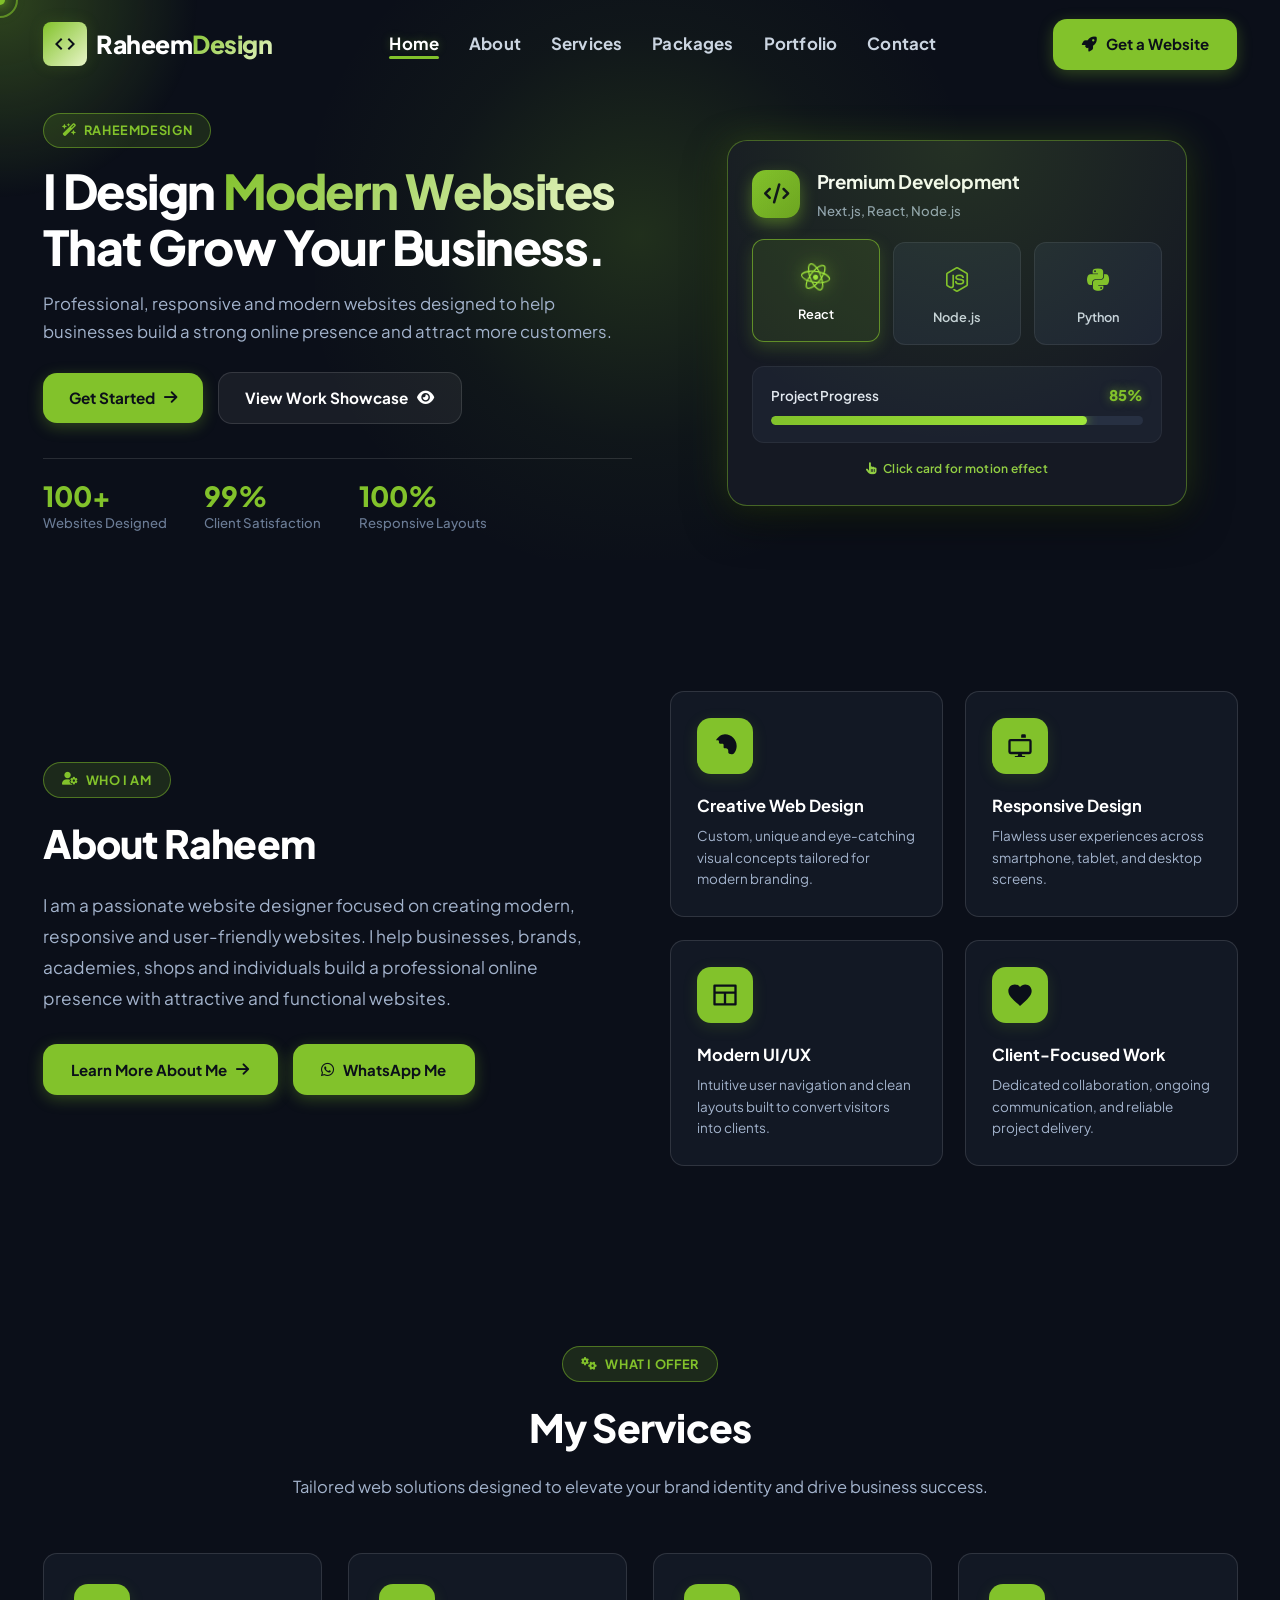
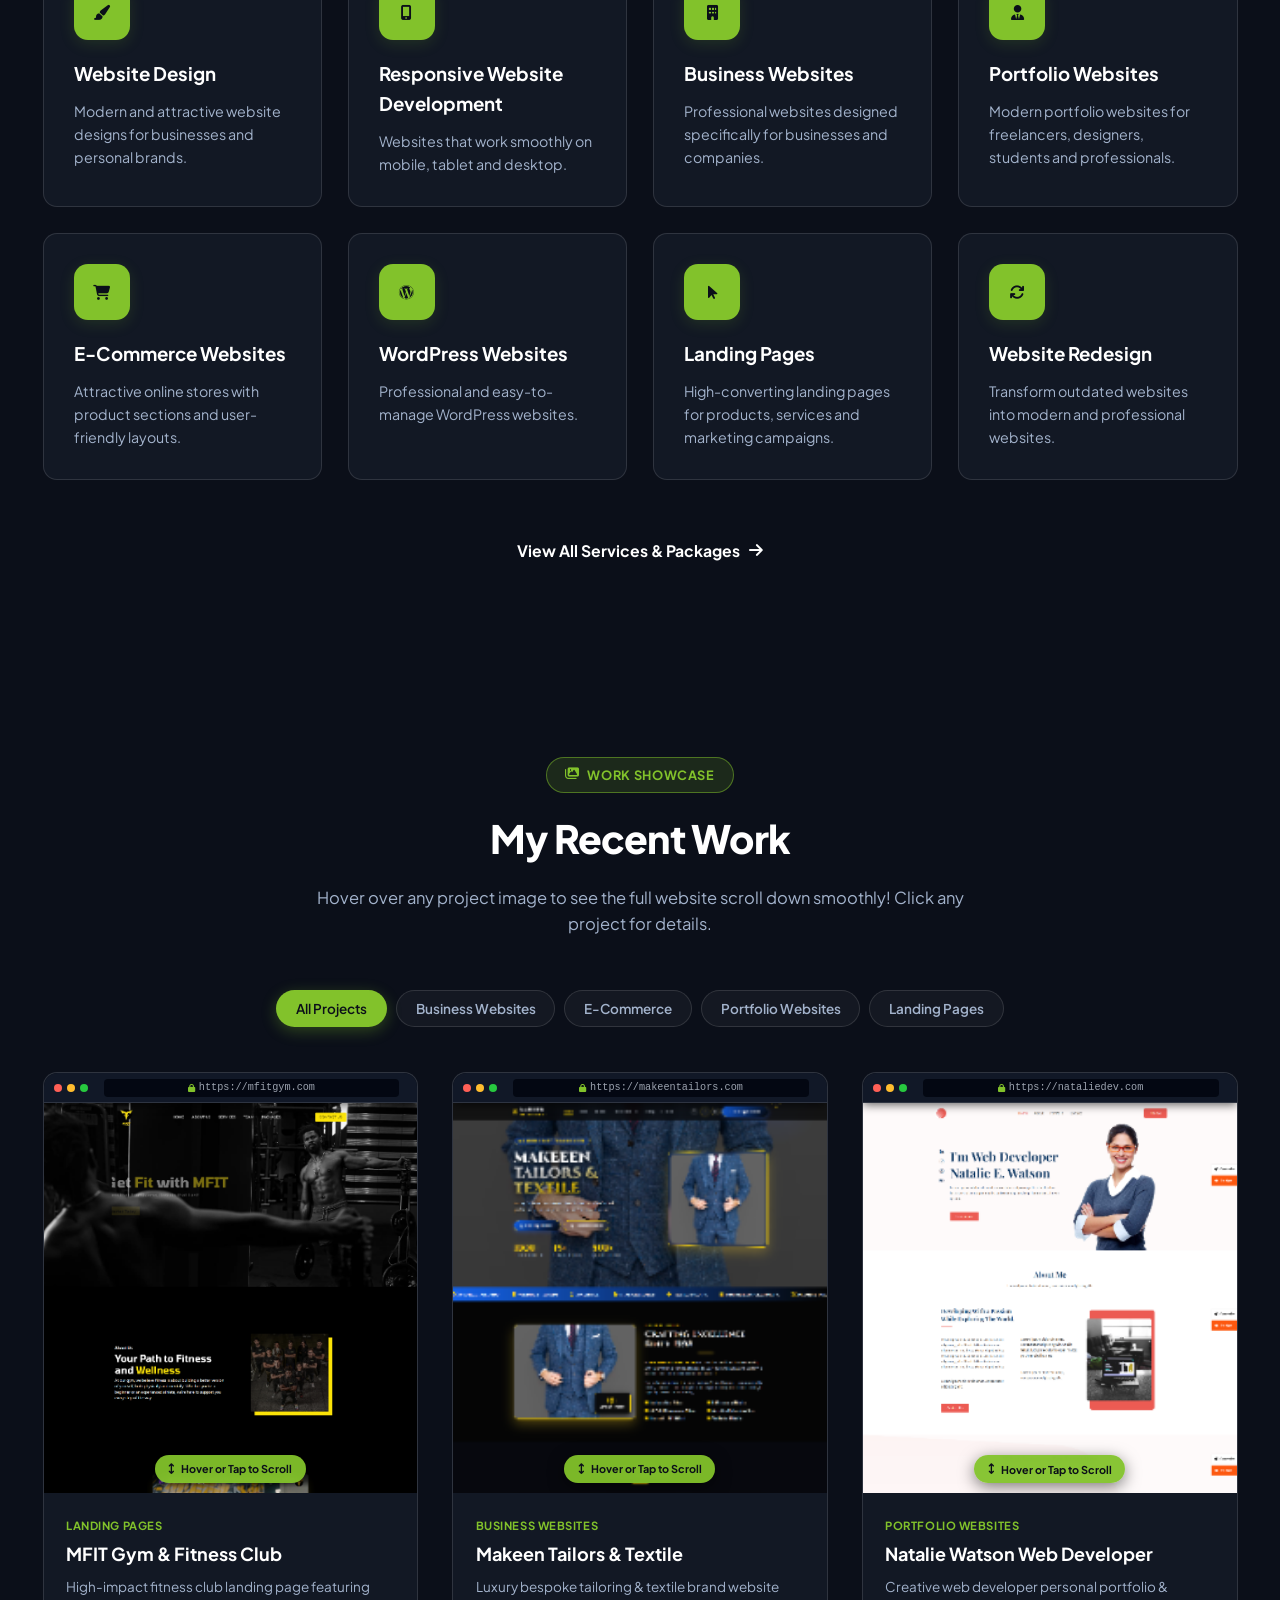
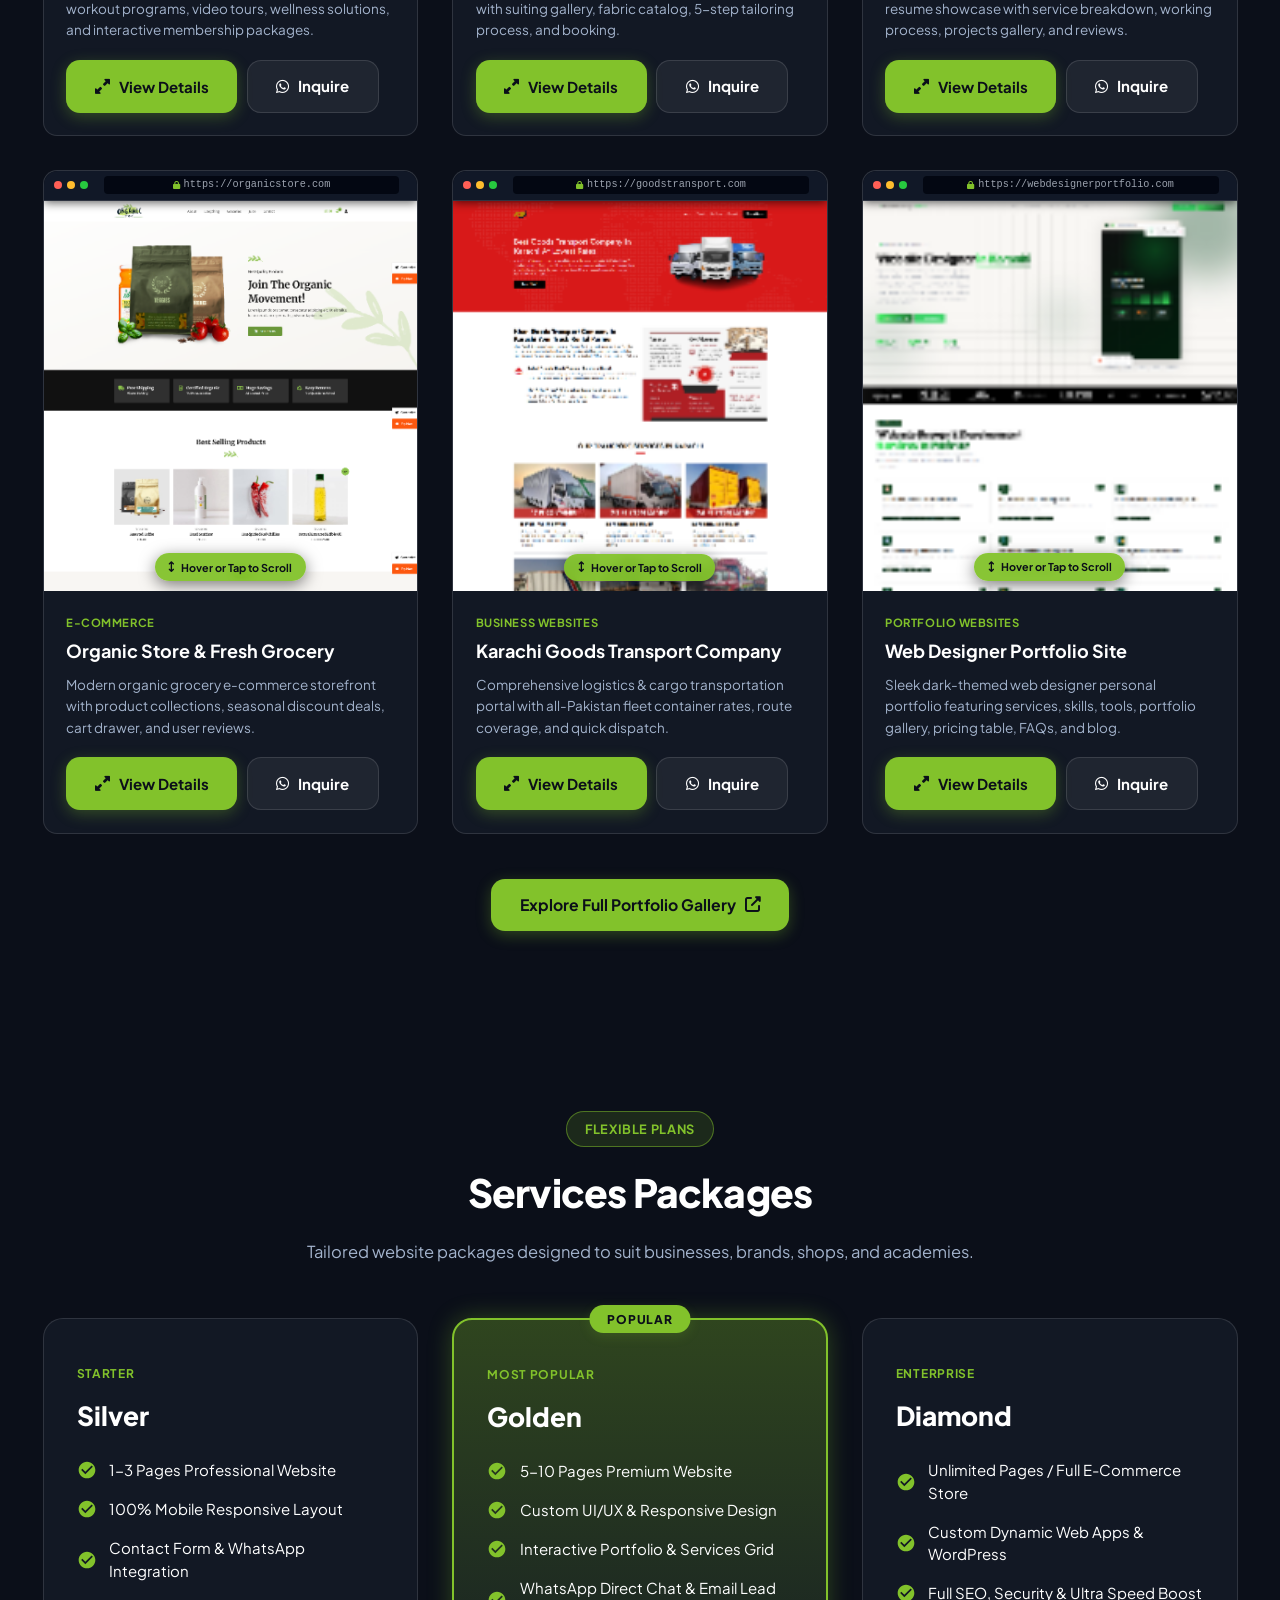
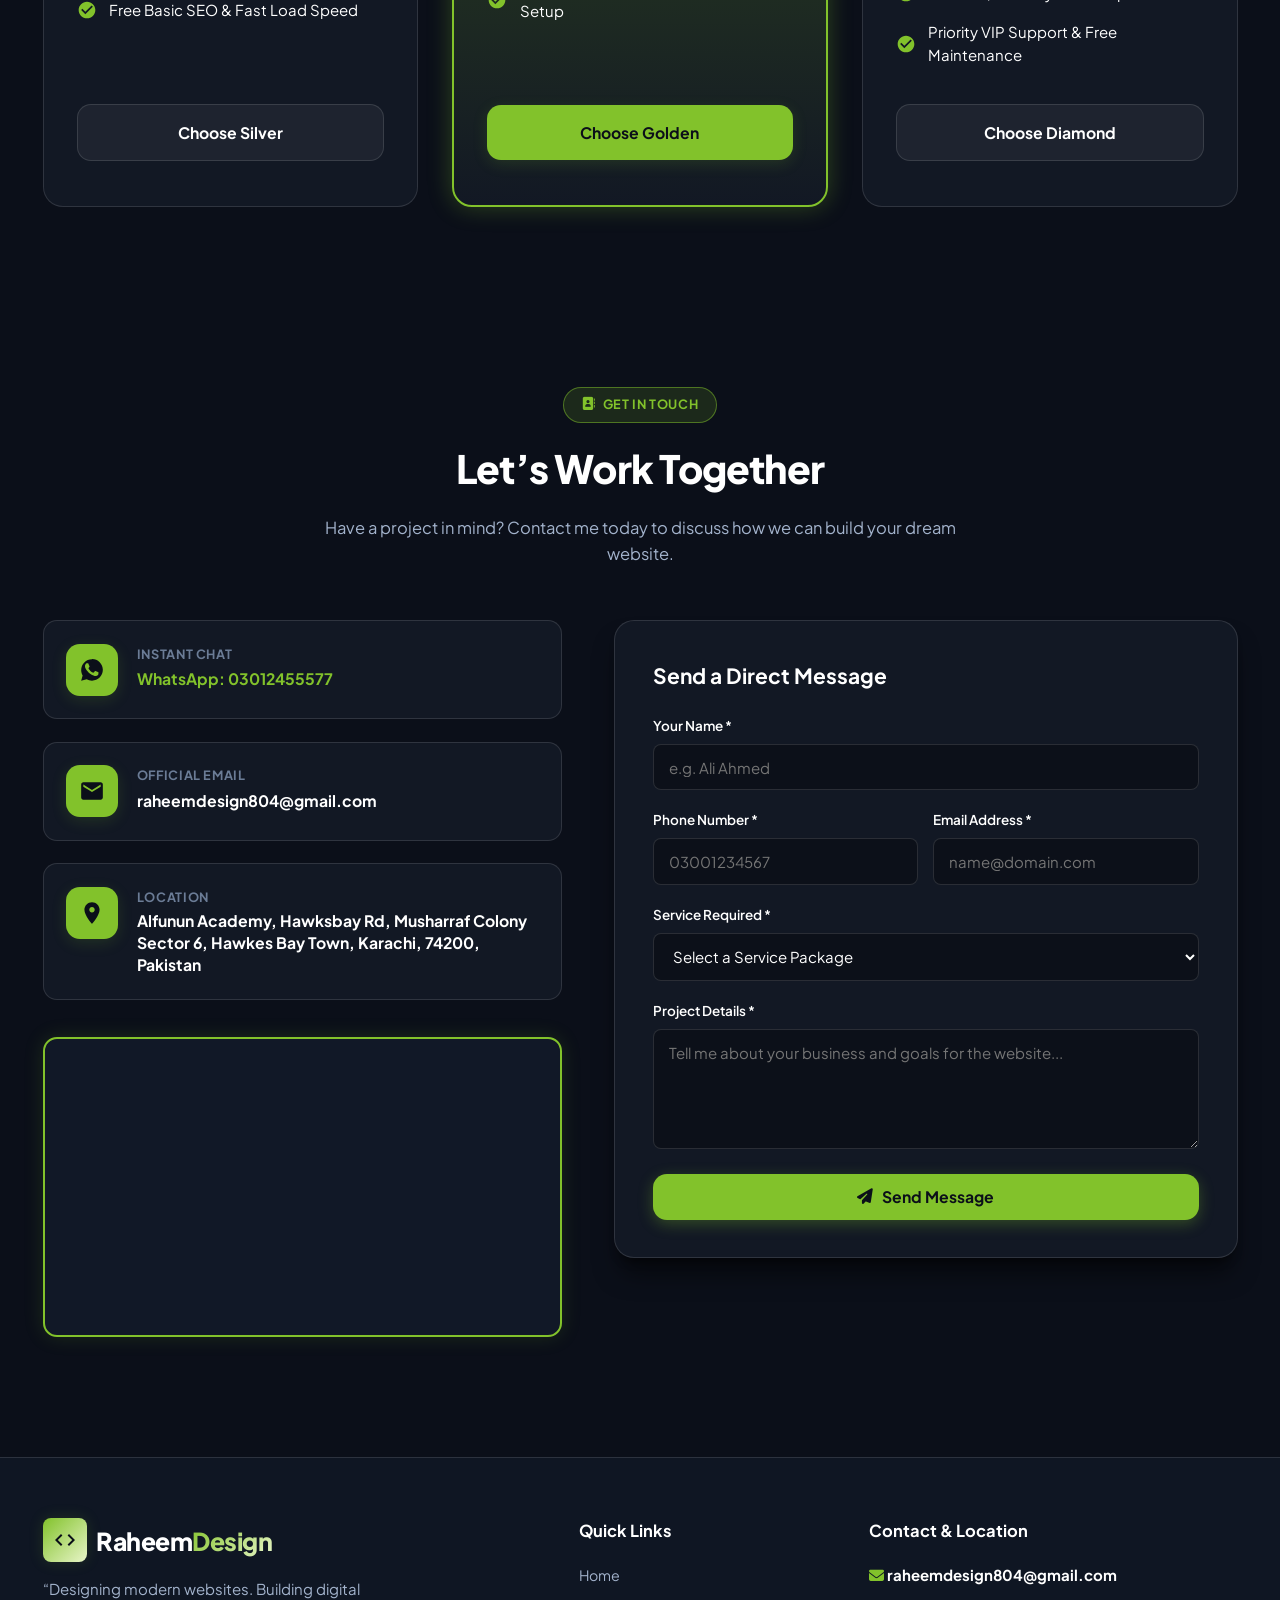
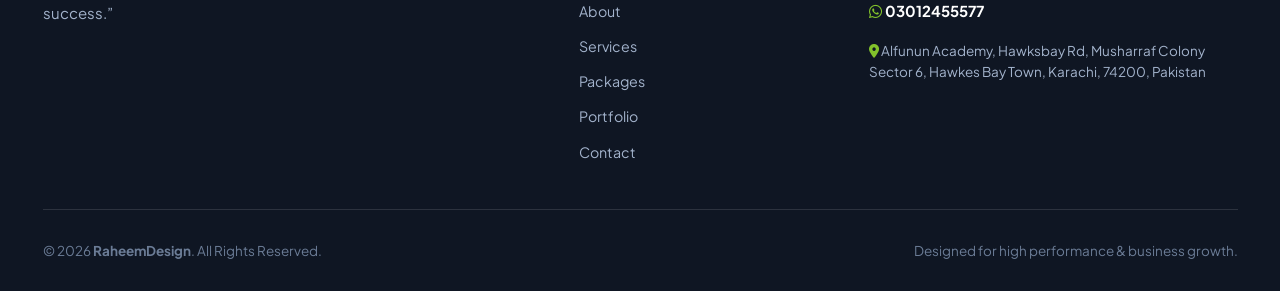
==== index.html @ 45669514 "Upload complete website files including css, js, images, and vercel.json" ====
<!DOCTYPE html>
<html lang="en">
<head>
  <meta charset="UTF-8">
  <meta name="viewport" content="width=device-width, initial-scale=1.0">
  <meta name="description" content="RaheemDesign - Professional, modern, and responsive website design & development services for businesses, brands, academies, shops, and personal portfolios.">
  <meta name="keywords" content="Website Designer, Web Development, RaheemDesign, Responsive Web Design, Karachi Web Designer, E-Commerce Websites, WordPress Designer">
  <title>RaheemDesign | Modern Website Designer Portfolio</title>
  
  <!-- Google Fonts -->
  <link rel="preconnect" href="https://fonts.googleapis.com">
  <link rel="preconnect" href="https://fonts.gstatic.com" crossorigin>
  <link href="https://fonts.googleapis.com/css2?family=Plus+Jakarta+Sans:wght@400;500;600;700;800&display=swap" rel="stylesheet">
  
  <!-- FontAwesome 6 CDN & Remixicon CDN -->
  <link rel="stylesheet" href="https://cdnjs.cloudflare.com/ajax/libs/font-awesome/6.5.1/css/all.min.css">
  <link href="https://cdn.jsdelivr.net/npm/remixicon@3.5.0/fonts/remixicon.css" rel="stylesheet">
  
  <!-- Custom CSS -->
  <link rel="stylesheet" href="css/style.css">
</head>
<body>

  <!-- Navigation Bar -->
  <nav class="navbar">
    <div class="container nav-container">
      <a href="index.html" class="logo">
        <div class="logo-icon">
          <svg viewBox="0 0 24 24" width="22" height="22"><path fill="#0b0f19" d="M9.4 16.6L4.8 12l4.6-4.6L8 6l-6 6 6 6 1.4-1.4zm5.2 0l4.6-4.6-4.6-4.6L16 6l6 6-6 6-1.4-1.4z"/></svg>
        </div>
        <span>Raheem<span class="text-gradient">Design</span></span>
      </a>

      <ul class="nav-menu">
        <li><a href="index.html" class="nav-link active">Home</a></li>
        <li><a href="about.html" class="nav-link">About</a></li>
        <li><a href="services.html" class="nav-link">Services</a></li>
        <li><a href="services.html#pricing" class="nav-link">Packages</a></li>
        <li><a href="gallery.html" class="nav-link">Portfolio</a></li>
        <li><a href="contact.html" class="nav-link">Contact</a></li>
      </ul>

      <div class="nav-actions">
        <a href="contact.html" class="btn btn-primary" style="white-space: nowrap;">
          <i class="fa-solid fa-rocket"></i> Get a Website
        </a>
      </div>

      <button class="hamburger" aria-label="Toggle Navigation">
        <span></span>
        <span></span>
        <span></span>
      </button>
    </div>
  </nav>

  <!-- Mobile Drawer Menu -->
  <div class="mobile-nav">
    <a href="index.html" class="logo" style="margin-bottom: 1.5rem;">
      <div class="logo-icon">
        <svg viewBox="0 0 24 24" width="22" height="22"><path fill="#0b0f19" d="M9.4 16.6L4.8 12l4.6-4.6L8 6l-6 6 6 6 1.4-1.4zm5.2 0l4.6-4.6-4.6-4.6L16 6l6 6-6 6-1.4-1.4z"/></svg>
      </div>
      <span>Raheem<span class="text-gradient">Design</span></span>
    </a>
    <ul class="mobile-menu">
      <li><a href="index.html" class="nav-link active">Home</a></li>
      <li><a href="about.html" class="nav-link">About</a></li>
      <li><a href="services.html" class="nav-link">Services</a></li>
      <li><a href="services.html#pricing" class="nav-link">Packages</a></li>
      <li><a href="gallery.html" class="nav-link">Portfolio</a></li>
      <li><a href="contact.html" class="nav-link">Contact</a></li>
    </ul>
    <a href="contact.html" class="btn btn-primary" style="margin-top: 1rem; width: 100%;">
      <i class="fa-brands fa-whatsapp"></i> Get a Website
    </a>
  </div>
  <div class="overlay"></div>

  <!-- Hero Section -->
  <section id="home" class="hero">
    <div class="hero-glow"></div>
    <div class="container hero-grid">
      <div class="hero-content reveal">
        <div class="section-tag" id="cmsHeroTag">
          <i class="fa-solid fa-wand-magic-sparkles"></i> RaheemDesign
        </div>
        <h1 class="hero-headline" id="cmsHeroHeadline">
          I Design <span class="text-gradient">Modern Websites</span> That Grow Your Business.
        </h1>
        <p class="hero-subtext" id="cmsHeroSubtext">
          Professional, responsive and modern websites designed to help businesses build a strong online presence and attract more customers.
        </p>
        <div class="hero-cta">
          <a href="contact.html" class="btn btn-primary" id="cmsHeroBtn">
            Get Started <i class="fa-solid fa-arrow-right"></i>
          </a>
          <a href="gallery.html" class="btn btn-secondary">
            View Work Showcase <i class="fa-solid fa-eye"></i>
          </a>
        </div>
        <div class="hero-stats" id="cmsHeroStats">
          <div class="hero-stat-item">
            <span class="hero-stat-number">100+</span>
            <span class="hero-stat-label">Websites Designed</span>
          </div>
          <div class="hero-stat-item">
            <span class="hero-stat-number">99%</span>
            <span class="hero-stat-label">Client Satisfaction</span>
          </div>
          <div class="hero-stat-item">
            <span class="hero-stat-number">100%</span>
            <span class="hero-stat-label">Responsive Layouts</span>
          </div>
        </div>
      </div>

      <!-- Premium Development Interactive Card Visual (Image 2) -->
      <div class="hero-visual reveal">
        <div class="dev-card-interactive" id="heroInteractiveDevCard">
          <div class="dev-card-header">
            <div class="dev-card-icon-box">
              <i class="fa-solid fa-code"></i>
            </div>
            <div class="dev-card-title-group">
              <h3 class="dev-card-title">Premium Development</h3>
              <p class="dev-card-subtitle">Next.js, React, Node.js</p>
            </div>
          </div>

          <div class="dev-card-tech-grid">
            <div class="tech-item-box active" data-progress="95" data-tech="React">
              <div class="tech-icon"><i class="fa-brands fa-react"></i></div>
              <span class="tech-name">React</span>
            </div>
            <div class="tech-item-box" data-progress="90" data-tech="Node.js">
              <div class="tech-icon"><i class="fa-brands fa-node-js"></i></div>
              <span class="tech-name">Node.js</span>
            </div>
            <div class="tech-item-box" data-progress="85" data-tech="Python">
              <div class="tech-icon"><i class="fa-brands fa-python"></i></div>
              <span class="tech-name">Python</span>
            </div>
          </div>

          <div class="dev-card-progress-section">
            <div class="progress-info">
              <span class="progress-label">Project Progress</span>
              <span class="progress-percentage" id="devProgressPercent">85%</span>
            </div>
            <div class="progress-track">
              <div class="progress-fill" id="devProgressFill" style="width: 85%;"></div>
            </div>
          </div>

          <div class="click-hint-badge">
            <i class="fa-solid fa-hand-pointer"></i> Click card for motion effect
          </div>
        </div>
      </div>
    </div>
  </section>

  <!-- About Overview Section -->
  <section id="about" class="about">
    <div class="container">
      <div class="about-grid">
        <div class="reveal">
          <div class="section-tag" id="cmsAboutTag">
            <i class="fa-solid fa-user-gear"></i> Who I Am
          </div>
          <h2 class="section-title" id="cmsAboutTitle">About Raheem</h2>
          <p class="about-text" id="cmsAboutText">
            I am a passionate website designer focused on creating modern, responsive and user-friendly websites. I help businesses, brands, academies, shops and individuals build a professional online presence with attractive and functional websites.
          </p>
          <div style="display: flex; gap: 1rem; flex-wrap: wrap;">
            <a href="about.html" class="btn btn-primary">
              Learn More About Me <i class="fa-solid fa-arrow-right"></i>
            </a>
            <a href="https://wa.me/923012455577" id="cmsAboutWhatsAppBtn" target="_blank" class="btn btn-whatsapp">
              <i class="fa-brands fa-whatsapp"></i> WhatsApp Me
            </a>
          </div>
        </div>

        <div class="about-features reveal">
          <div class="about-card">
            <div class="about-icon">
              <svg viewBox="0 0 24 24"><path fill="#0b0f19" d="M12 2c5.523 0 10 4.477 10 10 0 2.37-.82 4.54-2.19 6.26-.54.67-1.39.99-2.24.78l-1.89-.47c-.52-.13-.88-.6-.88-1.13v-1.44c0-1.1-.9-2-2-2h-1c-.55 0-1-.45-1-1v-2c0-.55-.45-1-1-1h-2c-.55 0-1-.45-1-1v-1c0-.55-.45-1-1-1H4.29C5.9 4.38 8.73 2 12 2z"/></svg>
            </div>
            <h4>Creative Web Design</h4>
            <p>Custom, unique and eye-catching visual concepts tailored for modern branding.</p>
          </div>

          <div class="about-card">
            <div class="about-icon">
              <svg viewBox="0 0 24 24"><path fill="#0b0f19" d="M4 6h16a2 2 0 0 1 2 2v9a2 2 0 0 1-2 2h-6.5l.5 1.5h2a.5.5 0 0 1 0 1h-8a.5.5 0 0 1 0-1h2l.5-1.5H4a2 2 0 0 1-2-2V8a2 2 0 0 1 2-2zm0 2v9h16V8H4zM16 2a1 1 0 0 1 1 1v2h-4V3a1 1 0 0 1 1-1h2z"/></svg>
            </div>
            <h4>Responsive Design</h4>
            <p>Flawless user experiences across smartphone, tablet, and desktop screens.</p>
          </div>

          <div class="about-card">
            <div class="about-icon">
              <svg viewBox="0 0 24 24"><path fill="#0b0f19" d="M3 3h18a1 1 0 0 1 1 1v16a1 1 0 0 1-1 1H3a1 1 0 0 1-1-1V4a1 1 0 0 1 1-1zm1 2v4h16V5H4zm0 6v8h7v-8H4zm9 0v8h7v-8h-7z"/></svg>
            </div>
            <h4>Modern UI/UX</h4>
            <p>Intuitive user navigation and clean layouts built to convert visitors into clients.</p>
          </div>

          <div class="about-card">
            <div class="about-icon">
              <svg viewBox="0 0 24 24"><path fill="#0b0f19" d="M12 21.35l-1.45-1.32C5.4 15.36 2 12.28 2 8.5 2 5.42 4.42 3 7.5 3c1.74 0 3.41.81 4.5 2.09C13.09 3.81 14.76 3 16.5 3 19.58 3 22 5.42 22 8.5c0 3.78-3.4 6.86-8.55 11.54L12 21.35z"/></svg>
            </div>
            <h4>Client-Focused Work</h4>
            <p>Dedicated collaboration, ongoing communication, and reliable project delivery.</p>
          </div>
        </div>
      </div>
    </div>
  </section>

  <!-- Services Overview Section -->
  <section id="services" class="services">
    <div class="container">
      <div class="section-header reveal">
        <div class="section-tag">
          <i class="fa-solid fa-gears"></i> What I Offer
        </div>
        <h2 class="section-title">My Services</h2>
        <p class="section-subtitle">
          Tailored web solutions designed to elevate your brand identity and drive business success.
        </p>
      </div>

      <div class="services-grid" id="cmsServicesGrid">
        <!-- Dynamic Services Cards Rendered by CMS -->
      </div>

      <div style="text-align: center; margin-top: 3rem;">
        <a href="services.html" class="btn btn-outline" style="font-size: 1.05rem;">
          View All Services & Packages <i class="fa-solid fa-arrow-right"></i>
        </a>
      </div>
    </div>
  </section>

  <!-- Portfolio Section -->
  <section id="portfolio" class="portfolio">
    <div class="container">
      <div class="section-header reveal">
        <div class="section-tag">
          <i class="fa-solid fa-images"></i> Work Showcase
        </div>
        <h2 class="section-title">My Recent Work</h2>
        <p class="section-subtitle">
          Hover over any project image to see the full website scroll down smoothly! Click any project for details.
        </p>
      </div>

      <!-- Portfolio Category Filters -->
      <div class="portfolio-filters reveal" id="portfolioFilterBtns">
        <button class="filter-btn active" data-filter="all">All Projects</button>
        <button class="filter-btn" data-filter="Business Websites">Business Websites</button>
        <button class="filter-btn" data-filter="E-Commerce">E-Commerce</button>
        <button class="filter-btn" data-filter="Portfolio Websites">Portfolio Websites</button>
        <button class="filter-btn" data-filter="Landing Pages">Landing Pages</button>
      </div>

      <!-- Portfolio Grid -->
      <div class="portfolio-grid" id="cmsProjectsGrid">
        <!-- Dynamic Portfolio Projects Rendered by CMS -->
      </div>

      <div style="text-align: center; margin-top: 3rem;">
        <a href="gallery.html" class="btn btn-primary" style="font-size: 1.05rem;">
          Explore Full Portfolio Gallery <i class="fa-solid fa-up-right-from-square"></i>
        </a>
      </div>
    </div>
  </section>

  <!-- Services Packages Section -->
  <section id="pricing" class="pricing">
    <div class="container">
      <div class="section-header reveal">
        <div class="section-tag">
          FLEXIBLE PLANS
        </div>
        <h2 class="section-title">Services Packages</h2>
        <p class="section-subtitle">
          Tailored website packages designed to suit businesses, brands, shops, and academies.
        </p>
      </div>

      <div class="pricing-grid" id="cmsPackagesGrid">
        <!-- Dynamic Packages Rendered by CMS -->
      </div>
    </div>
  </section>

  <!-- Contact Section -->
  <section id="contact" class="contact">
    <div class="container">
      <div class="section-header reveal">
        <div class="section-tag">
          <i class="fa-solid fa-address-book"></i> Get In Touch
        </div>
        <h2 class="section-title">Let’s Work Together</h2>
        <p class="section-subtitle">
          Have a project in mind? Contact me today to discuss how we can build your dream website.
        </p>
      </div>

      <div class="contact-grid">
        <!-- Contact Information Cards & Map -->
        <div class="reveal">
          <div class="contact-info-list">
            <!-- WhatsApp Action Card -->
            <div class="contact-item">
              <div class="contact-item-icon">
                <svg viewBox="0 0 24 24"><path fill="#0b0f19" d="M12.012 2c-5.506 0-9.989 4.478-9.99 9.984 0 1.763.459 3.483 1.332 5.001l-1.354 4.947 5.068-1.328c1.464.799 3.116 1.22 4.944 1.22h.004c5.505 0 9.988-4.478 9.989-9.984 0-2.668-1.037-5.176-2.923-7.063-1.886-1.887-4.393-2.924-7.062-2.924zm5.836 14.127c-.246.692-1.43 1.309-1.97 1.385-.506.071-1.164.101-3.766-.967-3.136-1.288-5.166-4.476-5.321-4.685-.156-.21-1.267-1.687-1.267-3.218 0-1.531.802-2.285 1.085-2.597.283-.312.617-.39.823-.39.206 0 .411.002.59.011.19.009.444-.072.695.53.257.618.875 2.133.951 2.288.077.155.128.337.025.543-.102.206-.153.333-.306.513-.153.18-.323.402-.462.54-.153.153-.313.32-.135.626.179.305.795 1.312 1.706 2.124 1.171 1.044 2.158 1.368 2.463 1.521.305.153.485.128.665-.077.18-.206.772-.9.977-1.209.205-.309.411-.257.693-.153.283.103 1.794.846 2.102 1.001.309.155.514.231.59.36.077.13.077.747-.169 1.439z"/></svg>
              </div>
              <div style="flex-grow: 1;">
                <div class="contact-item-title">Instant Chat</div>
                <a href="https://wa.me/923012455577" id="cmsCntWhatsAppBtn" target="_blank" class="contact-item-val" style="color: var(--primary); display: inline-block;"><span id="cmsCntWhatsAppVal">WhatsApp: 03012455577</span></a>
              </div>
            </div>

            <!-- Email Card -->
            <div class="contact-item">
              <div class="contact-item-icon">
                <svg viewBox="0 0 24 24"><path fill="#0b0f19" d="M20 4H4c-1.1 0-1.99.9-1.99 2L2 18c0 1.1.9 2 2 2h16c1.1 0 2-.89 2-2V6c0-1.1-.9-2-2-2zm0 4l-8 5-8-5V6l8 5 8-5v2z"/></svg>
              </div>
              <div style="flex-grow: 1;">
                <div class="contact-item-title">Official Email</div>
                <a href="mailto:raheemdesign804@gmail.com" id="cmsCntEmailBtn" class="contact-item-val" style="word-break: break-all; color: var(--text-main); display: inline-block;"><span id="cmsCntEmailVal">raheemdesign804@gmail.com</span></a>
              </div>
            </div>

            <!-- Location Card -->
            <div class="contact-item">
              <div class="contact-item-icon">
                <svg viewBox="0 0 24 24"><path fill="#0b0f19" d="M12 2C8.13 2 5 5.13 5 9c0 5.25 7 13 7 13s7-7.75 7-13c0-3.87-3.13-7-7-7zm0 9.5c-1.38 0-2.5-1.12-2.5-2.5s1.12-2.5 2.5-2.5 2.5 1.12 2.5 2.5-1.12 2.5-2.5 2.5z"/></svg>
              </div>
              <div>
                <div class="contact-item-title">Location</div>
                <div class="contact-item-val" id="cmsCntAddressVal">
                  Alfunun Academy, Hawksbay Rd, Musharraf Colony Sector 6, Hawkes Bay Town, Karachi, 74200, Pakistan
                </div>
              </div>
            </div>

            <!-- Embedded Map Frame -->
            <div class="map-container">
              <iframe 
                id="cmsCntMapIframe"
                src="https://maps.google.com/maps?q=Alfunun+Academy,+Hawksbay+Rd,+Musharraf+Colony+Sector+6,+Hawkes+Bay+Town,+Karachi,+74200,+Pakistan&t=&z=15&ie=UTF8&iwloc=&output=embed" 
                allowfullscreen="" 
                loading="lazy" 
                referrerpolicy="no-referrer-when-downgrade"
                title="Alfunun Academy Location Map">
              </iframe>
            </div>
          </div>
        </div>

        <!-- Contact Form -->
        <div class="contact-form-container reveal">
          <h3 style="font-size: 1.4rem; font-weight: 700; margin-bottom: 1.5rem; color: var(--text-main);">Send a Direct Message</h3>
          <form id="contactForm">
            <div class="form-group">
              <label class="form-label" for="formName">Your Name *</label>
              <input type="text" id="formName" class="form-input" placeholder="e.g. Ali Ahmed" required>
            </div>

            <div style="display: grid; grid-template-columns: 1fr 1fr; gap: 1rem;">
              <div class="form-group">
                <label class="form-label" for="formPhone">Phone Number *</label>
                <input type="tel" id="formPhone" class="form-input" placeholder="03001234567" required>
              </div>
              <div class="form-group">
                <label class="form-label" for="formEmail">Email Address *</label>
                <input type="email" id="formEmail" class="form-input" placeholder="name@domain.com" required>
              </div>
            </div>

            <div class="form-group">
              <label class="form-label" for="formService">Service Required *</label>
              <select id="formService" class="form-select" required>
                <option value="" disabled selected>Select a Service Package</option>
                <option value="Silver Package">Silver Package</option>
                <option value="Golden Package">Golden Package</option>
                <option value="Diamond Package">Diamond Package</option>
                <option value="Website Design">Website Design</option>
                <option value="Responsive Website Development">Responsive Website Development</option>
                <option value="Business Websites">Business Websites</option>
                <option value="Portfolio Websites">Portfolio Websites</option>
                <option value="E-Commerce Websites">E-Commerce Websites</option>
                <option value="WordPress Websites">WordPress Websites</option>
                <option value="Landing Pages">Landing Pages</option>
                <option value="Website Redesign">Website Redesign</option>
              </select>
            </div>

            <div class="form-group">
              <label class="form-label" for="formDetails">Project Details *</label>
              <textarea id="formDetails" class="form-textarea" placeholder="Tell me about your business and goals for the website..." required></textarea>
            </div>

            <button type="submit" class="btn btn-primary" style="width: 100%; font-size: 1.05rem;">
              <i class="fa-solid fa-paper-plane"></i> Send Message
            </button>
          </form>
        </div>
      </div>
    </div>
  </section>

  <!-- Footer -->
  <footer class="footer">
    <div class="container">
      <div class="footer-grid">
        <!-- Brand Info -->
        <div class="footer-brand">
          <a href="index.html" class="logo">
            <div class="logo-icon">
              <svg viewBox="0 0 24 24" width="22" height="22"><path fill="#0b0f19" d="M9.4 16.6L4.8 12l4.6-4.6L8 6l-6 6 6 6 1.4-1.4zm5.2 0l4.6-4.6-4.6-4.6L16 6l6 6-6 6-1.4-1.4z"/></svg>
            </div>
            <span>Raheem<span class="text-gradient">Design</span></span>
          </a>
          <p>“Designing modern websites. Building digital success.”</p>
        </div>

        <!-- Quick Links -->
        <div>
          <h4 class="footer-heading">Quick Links</h4>
          <ul class="footer-links">
            <li><a href="index.html">Home</a></li>
            <li><a href="about.html">About</a></li>
            <li><a href="services.html">Services</a></li>
            <li><a href="services.html#pricing">Packages</a></li>
            <li><a href="gallery.html">Portfolio</a></li>
            <li><a href="contact.html">Contact</a></li>
          </ul>
        </div>

        <!-- Contact & Location Info -->
        <div>
          <h4 class="footer-heading">Contact & Location</h4>
          <ul class="footer-links">
            <li><i class="fa-solid fa-envelope" style="color: var(--primary);"></i> <strong id="cmsFooterEmail">raheemdesign804@gmail.com</strong></li>
            <li><i class="fa-brands fa-whatsapp" style="color: var(--primary);"></i> <strong id="cmsFooterWhatsApp">03012455577</strong></li>
            <li style="font-size: 0.9rem; line-height: 1.5; margin-top: 0.5rem; color: var(--text-muted);">
              <i class="fa-solid fa-location-dot" style="color: var(--primary);"></i>
              <span id="cmsFooterAddress">Alfunun Academy, Hawksbay Rd, Musharraf Colony Sector 6, Hawkes Bay Town, Karachi, 74200, Pakistan</span>
            </li>
          </ul>
        </div>
      </div>

      <div class="footer-bottom">
        <div>
          &copy; 2026 <strong>RaheemDesign</strong>. All Rights Reserved.
        </div>
        <div>
          Designed for high performance & business growth.
        </div>
      </div>
    </div>
  </footer>

  <!-- Lightbox Modal for Project Details -->
  <div id="projectModal" class="modal">
    <div class="modal-content">
      <button class="modal-close" aria-label="Close modal">
        <i class="fa-solid fa-xmark"></i>
      </button>
      <div class="portfolio-category" id="modalCategory" style="margin-bottom: 0.5rem;">Category</div>
      <h3 id="modalTitle" style="font-size: 1.8rem; font-weight: 800; color: var(--text-main); margin-bottom: 1rem;">Project Title</h3>
      
      <div style="position: relative; max-height: 480px; overflow-y: auto; border-radius: var(--radius-md); border: 1px solid var(--border-color); margin-bottom: 1.5rem; background: #0b0f19;">
        <img id="modalImg" src="" alt="Project Image" style="width: 100%; height: auto; display: block;">
      </div>
      
      <p id="modalDesc" style="color: var(--text-muted); font-size: 1.05rem; line-height: 1.7; margin-bottom: 1.5rem;">Project Description</p>
      
      <h4 style="font-size: 1.05rem; font-weight: 700; color: var(--text-main); margin-bottom: 0.75rem;">Key Project Highlights</h4>
      <ul id="modalFeatures" style="list-style: none; display: grid; grid-template-columns: 1fr 1fr; gap: 0.75rem; margin-bottom: 2rem; color: var(--text-muted); font-size: 0.95rem;">
      </ul>

      <div style="display: flex; gap: 1rem; flex-wrap: wrap;">
        <a href="https://wa.me/923012455577?text=Hi%20Raheem,%20I%20want%20to%20get%20a%20website%20designed%20similar%20to%20your%20portfolio%20project." id="modalWhatsAppBtn" target="_blank" class="btn btn-whatsapp" style="width: 100%;">
          <i class="fa-brands fa-whatsapp"></i> Inquire via WhatsApp
        </a>
      </div>
    </div>
  </div>

  <!-- Custom JavaScript -->
  <script src="js/cms.js"></script>
  <script src="js/main.js"></script>
</body>
</html>
---- css/style.css ----
/* -------------------------------------------------------------------
   RAHEEM DESIGN - Premium Green & White (#82C22B / #FFFFFF) CSS
   ------------------------------------------------------------------- */

:root {
  --bg-dark: #0b0f19;
  --bg-card: #121824;
  --bg-card-hover: #1a2233;
  --bg-surface: #0f1623;
  
  --primary: #82C22B;
  --primary-hover: #72ab24;
  --accent: #82C22B;
  --accent-glow: rgba(130, 194, 43, 0.35);
  --primary-glow: rgba(130, 194, 43, 0.3);
  
  --text-main: #ffffff;
  --text-muted: #a3b3cc;
  --text-dim: #6b7c96;
  
  --border-color: rgba(255, 255, 255, 0.12);
  --border-hover: rgba(130, 194, 43, 0.5);
  
  --gradient-accent: linear-gradient(135deg, #82C22B 0%, #a2e048 100%);
  --gradient-card: linear-gradient(180deg, rgba(130, 194, 43, 0.08) 0%, rgba(255,255,255,0) 100%);
  
  --font-main: 'Plus Jakarta Sans', system-ui, -apple-system, BlinkMacSystemFont, 'Segoe UI', Roboto, sans-serif;
  --radius-sm: 8px;
  --radius-md: 14px;
  --radius-lg: 20px;
  --radius-full: 9999px;
  
  --transition: all 0.35s cubic-bezier(0.4, 0, 0.2, 1);
  --shadow-sm: 0 4px 6px -1px rgba(0, 0, 0, 0.3);
  --shadow-lg: 0 20px 25px -5px rgba(0, 0, 0, 0.5), 0 8px 10px -6px rgba(0, 0, 0, 0.5);
  --shadow-glow: 0 0 25px rgba(130, 194, 43, 0.25);
}

/* Reset & Base Styles */
*, *::before, *::after {
  box-sizing: border-box;
  margin: 0;
  padding: 0;
}

html {
  scroll-behavior: smooth;
  font-size: 15px; /* Scaled down slightly for compact website size */
  color-scheme: dark;
}

body {
  font-family: var(--font-main);
  background-color: var(--bg-dark);
  color: var(--text-main);
  line-height: 1.6;
  overflow-x: hidden;
  -webkit-font-smoothing: antialiased;
}

a {
  color: inherit;
  text-decoration: none;
  transition: var(--transition);
}

button, input, textarea, select {
  font-family: inherit;
  font-size: inherit;
  border: none;
  outline: none;
}

img {
  max-width: 100%;
  height: auto;
  display: block;
}

.container {
  width: 100%;
  max-width: 1240px;
  margin: 0 auto;
  padding: 0 1.5rem;
}

/* Typography Helpers */
.text-gradient {
  background: var(--gradient-accent);
  -webkit-background-clip: text;
  -webkit-text-fill-color: transparent;
  display: inline-block;
}

.section-tag {
  display: inline-flex;
  align-items: center;
  gap: 0.5rem;
  padding: 0.45rem 1.2rem;
  border-radius: var(--radius-full);
  background: var(--accent-glow);
  border: 1px solid var(--border-hover);
  color: var(--primary);
  font-size: 0.85rem;
  font-weight: 700;
  letter-spacing: 0.05em;
  text-transform: uppercase;
  margin-bottom: 1rem;
}

.section-header {
  text-align: center;
  max-width: 700px;
  margin: 0 auto 3.5rem auto;
}

.section-title {
  font-size: 2.6rem;
  font-weight: 800;
  letter-spacing: -0.02em;
  color: var(--text-main);
  margin-bottom: 1rem;
}

.section-subtitle {
  font-size: 1.1rem;
  color: var(--text-muted);
}

/* Custom Buttons */
.btn {
  display: inline-flex;
  align-items: center;
  justify-content: center;
  gap: 0.6rem;
  padding: 0.9rem 1.9rem;
  font-size: 1rem;
  font-weight: 700;
  border-radius: var(--radius-md);
  cursor: pointer;
  transition: var(--transition);
  position: relative;
  overflow: hidden;
  z-index: 1;
}

.btn-primary {
  background: var(--primary);
  color: #0b0f19;
  box-shadow: 0 4px 15px var(--primary-glow);
}

.btn-primary:hover {
  background: var(--primary-hover);
  transform: translateY(-2px);
  box-shadow: 0 8px 25px var(--shadow-glow);
}

.btn-secondary {
  background: rgba(255, 255, 255, 0.06);
  color: var(--text-main);
  border: 1px solid var(--border-color);
}

.btn-secondary:hover {
  background: rgba(255, 255, 255, 0.12);
  border-color: var(--primary);
  transform: translateY(-2px);
}

.btn-whatsapp {
  background: var(--primary);
  color: #0b0f19;
  font-weight: 700;
  box-shadow: 0 4px 15px var(--primary-glow);
}

.btn-whatsapp:hover {
  background: var(--primary-hover);
  transform: translateY(-2px);
  box-shadow: 0 8px 25px var(--shadow-glow);
}

.btn-email {
  background: var(--accent-glow);
  color: var(--primary);
  border: 1px solid var(--primary);
  font-weight: 700;
}

.btn-email:hover {
  background: var(--primary);
  color: #0b0f19;
  box-shadow: 0 4px 15px var(--primary-glow);
}

/* Header & Navigation */
.navbar {
  position: fixed;
  top: 0;
  left: 0;
  width: 100%;
  z-index: 1000;
  padding: 1.25rem 0;
  transition: var(--transition);
}

.navbar.scrolled {
  padding: 0.85rem 0;
  background: rgba(11, 15, 25, 0.92);
  backdrop-filter: blur(16px);
  -webkit-backdrop-filter: blur(16px);
  border-bottom: 1px solid var(--border-color);
  box-shadow: 0 10px 30px rgba(0, 0, 0, 0.6);
}

.nav-container {
  display: flex;
  align-items: center;
  justify-content: space-between;
}

.logo {
  font-size: 1.65rem;
  font-weight: 800;
  letter-spacing: -0.02em;
  display: flex;
  align-items: center;
  gap: 0.65rem;
  color: var(--text-main);
}

.logo-icon {
  width: 44px;
  height: 44px;
  border-radius: var(--radius-sm);
  background: var(--gradient-accent);
  display: flex;
  align-items: center;
  justify-content: center;
  color: #0b0f19;
  box-shadow: 0 0 15px var(--accent-glow);
}

.logo-icon svg {
  width: 24px;
  height: 24px;
  fill: currentColor;
}

.nav-menu {
  display: flex;
  align-items: center;
  gap: 2rem;
  list-style: none;
}

.nav-link {
  font-size: 1.12rem; /* Bigger, clearer navbar menu links! */
  font-weight: 700;   /* Bold menu links */
  color: #cbd5e1;
  position: relative;
  padding: 0.35rem 0;
  letter-spacing: 0.01em;
}

.nav-link:hover, .nav-link.active {
  color: #ffffff;
  text-shadow: 0 0 10px var(--primary-glow);
}

.nav-link::after {
  content: '';
  position: absolute;
  bottom: 0;
  left: 0;
  width: 0;
  height: 3px;
  background: var(--primary);
  transition: var(--transition);
  border-radius: var(--radius-full);
}

.nav-link:hover::after, .nav-link.active::after {
  width: 100%;
}

.nav-actions {
  display: flex;
  align-items: center;
  gap: 1rem;
}

.hamburger {
  display: none;
  flex-direction: column;
  justify-content: space-between;
  width: 30px;
  height: 21px;
  background: transparent;
  cursor: pointer;
  z-index: 1001;
}

.hamburger span {
  width: 100%;
  height: 2.5px;
  background-color: var(--text-main);
  border-radius: 2px;
  transition: var(--transition);
}

.hamburger.active span:nth-child(1) {
  transform: translateY(9px) rotate(45deg);
}

.hamburger.active span:nth-child(2) {
  opacity: 0;
}

.hamburger.active span:nth-child(3) {
  transform: translateY(-9px) rotate(-45deg);
}

/* Mobile Nav Drawer */
.mobile-nav {
  position: fixed;
  top: 0;
  right: -100%;
  width: 80%;
  max-width: 360px;
  height: 100vh;
  background: var(--bg-surface);
  border-left: 1px solid var(--border-color);
  padding: 6rem 2rem 2rem 2rem;
  display: flex;
  flex-direction: column;
  gap: 2rem;
  z-index: 999;
  transition: right 0.4s cubic-bezier(0.77, 0, 0.175, 1);
  box-shadow: -10px 0 30px rgba(0, 0, 0, 0.8);
}

.mobile-nav.active {
  right: 0;
}

.mobile-menu {
  list-style: none;
  display: flex;
  flex-direction: column;
  gap: 1.25rem;
}

.mobile-menu .nav-link {
  font-size: 1.25rem;
  font-weight: 700;
}

.overlay {
  position: fixed;
  top: 0;
  left: 0;
  width: 100%;
  height: 100vh;
  background: rgba(0, 0, 0, 0.75);
  backdrop-filter: blur(4px);
  z-index: 998;
  opacity: 0;
  pointer-events: none;
  transition: opacity 0.3s ease;
}

.overlay.active {
  opacity: 1;
  pointer-events: auto;
}

/* Hero Section */
.hero {
  padding: 7.5rem 0 4.5rem 0; /* Slightly smaller hero page height & padding */
  position: relative;
  overflow: hidden;
  min-height: auto;
  display: flex;
  align-items: center;
}

.hero-glow {
  position: absolute;
  top: -15%;
  left: 50%;
  transform: translateX(-50%);
  width: 650px;
  height: 650px;
  background: radial-gradient(circle, rgba(130, 194, 43, 0.18) 0%, rgba(130, 194, 43, 0.04) 45%, rgba(11, 15, 25, 0) 75%);
  pointer-events: none;
  z-index: 0;
}

.hero-grid {
  display: grid;
  grid-template-columns: 1.05fr 1fr;
  gap: 3rem;
  align-items: center;
  position: relative;
  z-index: 1;
  width: 100%;
}

.hero-content {
  display: flex;
  flex-direction: column;
  align-items: flex-start;
}

.hero-headline {
  font-size: 3.2rem; /* Reduced slightly for cleaner compact hero page */
  font-weight: 800;
  line-height: 1.15;
  letter-spacing: -0.03em;
  margin-bottom: 1.1rem;
}

.hero-subtext {
  font-size: 1.12rem; /* Reduced slightly */
  color: var(--text-muted);
  margin-bottom: 1.75rem;
  max-width: 580px;
  line-height: 1.65;
}

.hero-cta {
  display: flex;
  align-items: center;
  gap: 1rem;
  flex-wrap: wrap;
  margin-bottom: 2.25rem;
}

.hero-cta .btn {
  padding: 0.85rem 1.75rem;
  font-size: 1.02rem;
}

.hero-stats {
  display: flex;
  align-items: center;
  gap: 2.5rem;
  padding-top: 1.35rem;
  border-top: 1px solid var(--border-color);
  width: 100%;
}

.hero-stat-item {
  display: flex;
  flex-direction: column;
}

.hero-stat-number {
  font-size: 1.85rem;
  font-weight: 800;
  color: var(--primary);
  line-height: 1.2;
}

.hero-stat-label {
  font-size: 0.88rem;
  color: var(--text-dim);
  font-weight: 500;
}

/* Premium Development Interactive Card Visual (Image 2) */
.hero-visual {
  position: relative;
}

.dev-card-interactive {
  background: #151923;
  border: 1.5px solid rgba(130, 194, 43, 0.45);
  box-shadow: 0 0 35px rgba(130, 194, 43, 0.22), 0 15px 40px rgba(0, 0, 0, 0.6);
  border-radius: 20px;
  padding: 1.75rem 1.6rem; /* Standard landscape padding matching Image 2 */
  max-width: 460px; /* Wide landscape proportion like Image 2 */
  margin: 0 auto;
  position: relative;
  cursor: pointer;
  user-select: none;
  transition: transform 0.4s cubic-bezier(0.175, 0.885, 0.32, 1.275), box-shadow 0.4s ease, border-color 0.4s ease;
  overflow: hidden;
  animation: autoFloatingCard 4.5s ease-in-out infinite; /* Continuous auto-motion without needing mouse */
}

/* Continuous Auto Floating Motion */
@keyframes autoFloatingCard {
  0%, 100% {
    transform: translateY(0px) rotate(0deg);
    box-shadow: 0 0 32px rgba(130, 194, 43, 0.22), 0 15px 40px rgba(0, 0, 0, 0.6);
    border-color: rgba(130, 194, 43, 0.45);
  }
  50% {
    transform: translateY(-10px) rotate(0.6deg);
    box-shadow: 0 0 48px rgba(130, 194, 43, 0.48), 0 22px 48px rgba(0, 0, 0, 0.75);
    border-color: rgba(130, 194, 43, 0.75);
  }
}

.dev-card-interactive::before {
  content: '';
  position: absolute;
  top: 0; left: 0; right: 0; bottom: 0;
  background: radial-gradient(circle at 50% 0%, rgba(130, 194, 43, 0.14), transparent 70%);
  pointer-events: none;
}

.dev-card-interactive:hover {
  transform: translateY(-6px) scale(1.015);
  box-shadow: 0 0 50px rgba(130, 194, 43, 0.5), 0 20px 45px rgba(0, 0, 0, 0.75);
  border-color: rgba(130, 194, 43, 0.85);
}

/* Mouse Click Motion Animation Override */
.dev-card-interactive.card-click-motion {
  animation: cardMotionSpring 0.65s cubic-bezier(0.175, 0.885, 0.32, 1.275);
  border-color: var(--primary);
  box-shadow: 0 0 55px rgba(130, 194, 43, 0.7), 0 18px 45px rgba(0, 0, 0, 0.8);
}

@keyframes cardMotionSpring {
  0% { transform: scale(1) rotate(0deg); }
  25% { transform: scale(0.93) rotate(-2deg); }
  50% { transform: scale(1.05) rotate(1.5deg); }
  75% { transform: scale(0.98) rotate(-0.5deg); }
  100% { transform: scale(1) rotate(0deg); }
}

.dev-card-header {
  display: flex;
  align-items: center;
  gap: 1.1rem;
  margin-bottom: 1.4rem;
}

.dev-card-icon-box {
  width: 48px;
  height: 48px;
  border-radius: 14px;
  background: linear-gradient(135deg, #82C22B, #6ba320);
  display: flex;
  align-items: center;
  justify-content: center;
  color: #0b0f19;
  font-size: 1.35rem;
  box-shadow: 0 6px 16px rgba(130, 194, 43, 0.45);
  flex-shrink: 0;
  transition: transform 0.4s ease;
}

.dev-card-interactive:hover .dev-card-icon-box {
  transform: rotate(-8deg) scale(1.08);
}

.dev-card-title {
  color: #ffffff;
  font-size: 1.25rem;
  font-weight: 700;
  margin: 0 0 0.15rem 0;
  letter-spacing: -0.01em;
}

.dev-card-subtitle {
  color: #94a3b8;
  font-size: 0.88rem;
  font-weight: 500;
  margin: 0;
}

.dev-card-tech-grid {
  display: grid;
  grid-template-columns: repeat(3, 1fr);
  gap: 0.85rem;
  margin-bottom: 1.4rem;
}

.tech-item-box {
  background: #1d2433;
  border: 1px solid rgba(255, 255, 255, 0.08);
  border-radius: 12px;
  padding: 1.1rem 0.5rem;
  text-align: center;
  display: flex;
  flex-direction: column;
  align-items: center;
  gap: 0.5rem;
  transition: all 0.3s cubic-bezier(0.175, 0.885, 0.32, 1.275);
  cursor: pointer;
}

.tech-icon {
  font-size: 1.7rem;
  color: var(--primary);
  transition: transform 0.4s ease, color 0.3s ease;
}

.tech-name {
  font-size: 0.85rem;
  font-weight: 600;
  color: #cbd5e1;
  transition: color 0.3s ease;
}

.tech-item-box.active, .tech-item-box:hover {
  border-color: rgba(130, 194, 43, 0.65);
  background: rgba(130, 194, 43, 0.12);
  transform: translateY(-3px);
  box-shadow: 0 6px 16px rgba(130, 194, 43, 0.22);
}

.tech-item-box.active .tech-name, .tech-item-box:hover .tech-name {
  color: #ffffff;
}

.tech-item-box.active .tech-icon {
  transform: scale(1.15) rotate(8deg);
  color: #9fe63c;
  filter: drop-shadow(0 0 8px rgba(130, 194, 43, 0.8));
}

.dev-card-progress-section {
  background: #1b212e;
  border-radius: 12px;
  padding: 1.1rem 1.2rem;
  border: 1px solid rgba(255, 255, 255, 0.06);
}

.progress-info {
  display: flex;
  justify-content: space-between;
  align-items: center;
  margin-bottom: 0.6rem;
}

.progress-label {
  font-size: 0.9rem;
  font-weight: 600;
  color: #e2e8f0;
}

.progress-percentage {
  font-size: 0.98rem;
  font-weight: 800;
  color: var(--primary);
  text-shadow: 0 0 10px rgba(130, 194, 43, 0.6);
  transition: all 0.3s ease;
}

.progress-track {
  height: 9px;
  background: #273042;
  border-radius: 20px;
  overflow: hidden;
  position: relative;
}

.progress-fill {
  height: 100%;
  background: linear-gradient(90deg, #82C22B, #9fe63c);
  border-radius: 20px;
  transition: width 0.75s cubic-bezier(0.34, 1.56, 0.64, 1);
  box-shadow: 0 0 12px rgba(130, 194, 43, 0.8);
}

.click-hint-badge {
  margin-top: 1.1rem;
  text-align: center;
  font-size: 0.8rem;
  font-weight: 600;
  color: #a4e848;
  opacity: 0.88;
  letter-spacing: 0.02em;
  display: flex;
  align-items: center;
  justify-content: center;
  gap: 0.4rem;
  animation: pulseClickHint 2s infinite;
}

@keyframes pulseClickHint {
  0%, 100% { opacity: 0.65; transform: scale(1); }
  50% { opacity: 1; transform: scale(1.03); }
}

/* Sections Global */
section {
  padding: 6rem 0;
  position: relative;
}

/* About Section & Guaranteed High Visibility SVG Icons */
.about-grid {
  display: grid;
  grid-template-columns: 1fr 1fr;
  gap: 4rem;
  align-items: center;
}

.about-text {
  font-size: 1.15rem;
  color: var(--text-muted);
  margin-bottom: 2rem;
  line-height: 1.8;
}

.about-features {
  display: grid;
  grid-template-columns: 1fr 1fr;
  gap: 1.5rem;
}

.about-card {
  background: var(--bg-card);
  border: 1px solid var(--border-color);
  padding: 1.75rem;
  border-radius: var(--radius-md);
  transition: var(--transition);
}

.about-card:hover {
  background: var(--bg-card-hover);
  border-color: var(--border-hover);
  transform: translateY(-4px);
  box-shadow: var(--shadow-lg);
}

/* Ultra High Visibility Icons with Pure SVG Support */
.about-icon {
  width: 56px;
  height: 56px;
  border-radius: var(--radius-md);
  background: var(--primary);
  color: #0b0f19;
  display: flex;
  align-items: center;
  justify-content: center;
  margin-bottom: 1.25rem;
  box-shadow: 0 4px 15px var(--accent-glow);
}

.about-icon svg {
  width: 28px;
  height: 28px;
  fill: #0b0f19;
}

.about-card h4 {
  font-size: 1.1rem;
  font-weight: 700;
  color: var(--text-main);
  margin-bottom: 0.4rem;
}

.about-card p {
  font-size: 0.9rem;
  color: var(--text-muted);
  line-height: 1.6;
}

/* Services Section */
.services-grid {
  display: grid;
  grid-template-columns: repeat(auto-fit, minmax(270px, 1fr));
  gap: 1.75rem;
}

.service-card {
  background: var(--bg-card);
  border: 1px solid var(--border-color);
  border-radius: var(--radius-md);
  padding: 2rem;
  transition: var(--transition);
  position: relative;
  overflow: hidden;
}

.service-card::before {
  content: '';
  position: absolute;
  top: 0;
  left: 0;
  width: 100%;
  height: 3px;
  background: var(--gradient-accent);
  opacity: 0;
  transition: var(--transition);
}

.service-card:hover {
  background: var(--bg-card-hover);
  border-color: var(--border-hover);
  transform: translateY(-5px);
  box-shadow: var(--shadow-lg);
}

.service-card:hover::before {
  opacity: 1;
}

.service-icon {
  width: 56px;
  height: 56px;
  border-radius: var(--radius-md);
  background: var(--primary);
  color: #0b0f19;
  display: flex;
  align-items: center;
  justify-content: center;
  margin-bottom: 1.25rem;
  box-shadow: 0 4px 15px var(--accent-glow);
}

.service-icon svg {
  width: 28px;
  height: 28px;
  fill: #0b0f19;
}

.service-title {
  font-size: 1.25rem;
  font-weight: 700;
  margin-bottom: 0.75rem;
  color: var(--text-main);
}

.service-desc {
  font-size: 0.95rem;
  color: var(--text-muted);
  line-height: 1.6;
}

/* Course & Training Programs Section */
.pricing-grid {
  display: grid;
  grid-template-columns: repeat(auto-fit, minmax(320px, 1fr));
  gap: 2.25rem;
  align-items: stretch;
}

.pricing-card {
  background: var(--bg-card);
  border: 1px solid var(--border-color);
  border-radius: var(--radius-lg);
  padding: 3rem 2.2rem;
  min-height: 420px;
  display: flex;
  flex-direction: column;
  justify-content: space-between;
  position: relative;
  transition: var(--transition);
}

.pricing-card:hover {
  transform: translateY(-8px);
  border-color: rgba(130, 194, 43, 0.5);
  box-shadow: var(--shadow-lg), var(--shadow-glow);
}

.pricing-card.popular {
  border: 2px solid var(--primary);
  box-shadow: var(--shadow-glow);
  background: linear-gradient(180deg, var(--primary-glow) 0%, rgba(18, 24, 36, 1) 100%);
}

.popular-badge {
  position: absolute;
  top: -15px;
  left: 50%;
  transform: translateX(-50%);
  background: var(--primary);
  color: #0b0f19;
  font-size: 0.8rem;
  font-weight: 800;
  padding: 0.3rem 1.2rem;
  border-radius: var(--radius-full);
  letter-spacing: 0.06em;
  text-transform: uppercase;
  box-shadow: 0 4px 12px var(--accent-glow);
}

.pricing-tag {
  font-size: 0.8rem;
  font-weight: 700;
  color: var(--primary);
  text-transform: uppercase;
  letter-spacing: 0.06em;
  margin-bottom: 0.75rem;
}

.pricing-title {
  font-size: 1.75rem;
  font-weight: 800;
  color: var(--text-main);
  margin-bottom: 1.5rem;
}

.pricing-features {
  list-style: none;
  display: flex;
  flex-direction: column;
  gap: 1.1rem;
  margin-bottom: 2.5rem;
}

.pricing-features li {
  font-size: 1rem;
  color: var(--text-main);
  display: flex;
  align-items: center;
  gap: 0.85rem;
  line-height: 1.5;
}

.pricing-features li svg {
  width: 20px;
  height: 20px;
  fill: var(--primary);
  flex-shrink: 0;
}

.btn-enroll {
  width: 100%;
  padding: 1rem 1.8rem;
  border-radius: var(--radius-md);
  font-size: 1.05rem;
  font-weight: 700;
  text-align: center;
  cursor: pointer;
  transition: var(--transition);
  display: inline-flex;
  align-items: center;
  justify-content: center;
  gap: 0.5rem;
}

.btn-enroll.btn-outline {
  background: rgba(255, 255, 255, 0.05);
  color: var(--text-main);
  border: 1px solid var(--border-color);
}

.btn-enroll.btn-outline:hover {
  background: rgba(255, 255, 255, 0.12);
  border-color: var(--primary);
  color: var(--primary);
}

.btn-enroll.btn-fill {
  background: var(--primary);
  color: #0b0f19;
  box-shadow: 0 4px 15px var(--accent-glow);
}

.btn-enroll.btn-fill:hover {
  filter: brightness(0.9);
  box-shadow: 0 8px 25px var(--accent-glow);
  transform: translateY(-2px);
}

/* Portfolio Section */
.portfolio-filters {
  display: flex;
  align-items: center;
  justify-content: center;
  gap: 0.6rem;
  flex-wrap: wrap;
  margin-bottom: 3rem;
}

.filter-btn {
  padding: 0.6rem 1.25rem;
  border-radius: var(--radius-full);
  background: rgba(255, 255, 255, 0.04);
  border: 1px solid var(--border-color);
  color: var(--text-muted);
  font-size: 0.9rem;
  font-weight: 600;
  cursor: pointer;
  transition: var(--transition);
}

.filter-btn:hover, .filter-btn.active {
  background: var(--primary);
  color: #0b0f19;
  border-color: transparent;
  box-shadow: 0 4px 15px var(--primary-glow);
}

.portfolio-grid {
  display: grid;
  grid-template-columns: repeat(auto-fill, minmax(370px, 1fr));
  gap: 2.25rem;
}

.portfolio-card {
  background: var(--bg-card);
  border: 1px solid var(--border-color);
  border-radius: var(--radius-md);
  overflow: hidden;
  transition: var(--transition);
}

.portfolio-card:hover {
  border-color: var(--border-hover);
  transform: translateY(-6px);
  box-shadow: var(--shadow-lg), var(--shadow-glow);
}

/* ── Portfolio Preview Scroll Effect ── */
.portfolio-img-wrapper {
  position: relative;
  width: 100%;
  height: 420px; /* Extra large, tall website preview frame! */
  overflow-y: scroll;
  overflow-x: hidden;
  background: #0b0f19;
  cursor: pointer;
  border-radius: var(--radius-md) var(--radius-md) 0 0;
  /* Hide scrollbar — all browsers */
  scrollbar-width: none;       /* Firefox */
  -ms-overflow-style: none;   /* IE/Edge */
}

.portfolio-img-wrapper::-webkit-scrollbar {
  display: none; /* Chrome/Safari */
}

/* ── Browser Frame Header ── */
.browser-topbar {
  position: sticky;
  top: 0;
  left: 0;
  width: 100%;
  height: 30px;
  background: #111827;
  border-bottom: 1px solid rgba(255, 255, 255, 0.12);
  display: flex;
  align-items: center;
  padding: 0 10px;
  gap: 8px;
  z-index: 10;
  pointer-events: none;
  box-shadow: 0 2px 10px rgba(0,0,0,0.6);
}

.browser-dots {
  display: flex;
  gap: 5px;
}

.browser-dot {
  width: 8px;
  height: 8px;
  border-radius: 50%;
}
.browser-dot.red { background: #ff5f56; }
.browser-dot.yellow { background: #ffbd2e; }
.browser-dot.green { background: #27c93f; }

.browser-url {
  flex: 1;
  margin: 0 8px;
  height: 18px;
  background: #030712;
  border-radius: 4px;
  font-size: 0.68rem;
  color: #9ca3af;
  display: flex;
  align-items: center;
  justify-content: center;
  font-family: monospace;
  overflow: hidden;
  text-overflow: ellipsis;
  white-space: nowrap;
}

/* ── Full Mini Website Page Layout ── */
.portfolio-web-page {
  width: 100%;
  position: relative;
  background: #090d16;
  color: #f3f4f6;
  user-select: none;
  box-sizing: border-box;
}

.portfolio-scroll-img {
  width: 100%;
  height: auto;
  display: block;
  object-fit: cover;
  pointer-events: none;
}

.mini-web-hero {
  padding: 1.25rem 0.85rem;
  text-align: center;
  border-bottom: 1px solid rgba(255, 255, 255, 0.06);
}

.mini-web-nav {
  display: flex;
  align-items: center;
  justify-content: space-between;
  padding-bottom: 0.85rem;
  font-size: 0.7rem;
  font-weight: 700;
}

.mini-web-logo {
  display: flex;
  align-items: center;
  gap: 0.3rem;
}

.mini-web-title {
  font-size: 1.05rem;
  font-weight: 800;
  line-height: 1.25;
  margin: 0.5rem 0 0.35rem 0;
}

.mini-web-sub {
  font-size: 0.68rem;
  color: #9ca3af;
  line-height: 1.35;
  margin-bottom: 0.75rem;
}

.mini-web-btn {
  display: inline-flex;
  align-items: center;
  gap: 0.3rem;
  padding: 0.35rem 0.75rem;
  border-radius: 4px;
  font-size: 0.65rem;
  font-weight: 700;
}

.mini-web-section-title {
  font-size: 0.75rem;
  font-weight: 800;
  text-transform: uppercase;
  letter-spacing: 0.05em;
  margin: 1rem 0 0.5rem 0.85rem;
  color: var(--primary);
}

.mini-web-grid {
  display: grid;
  grid-template-columns: 1fr 1fr;
  gap: 0.5rem;
  padding: 0 0.85rem 0.85rem 0.85rem;
}

.mini-web-card {
  background: rgba(255, 255, 255, 0.03);
  border: 1px solid rgba(255, 255, 255, 0.07);
  padding: 0.55rem;
  border-radius: 6px;
  font-size: 0.62rem;
}

.mini-web-card-title {
  font-weight: 700;
  font-size: 0.68rem;
  margin-bottom: 0.2rem;
}

.mini-web-card-desc {
  color: #9ca3af;
  line-height: 1.3;
}

.mini-web-stats {
  display: flex;
  justify-content: space-around;
  padding: 0.85rem 0.5rem;
  background: rgba(0, 0, 0, 0.3);
  border-top: 1px solid rgba(255, 255, 255, 0.05);
  border-bottom: 1px solid rgba(255, 255, 255, 0.05);
  text-align: center;
}

.mini-stat-num {
  font-size: 0.85rem;
  font-weight: 800;
  display: block;
}

.mini-stat-lbl {
  font-size: 0.58rem;
  color: #6b7280;
}

.mini-web-pricing {
  padding: 0.85rem;
  display: grid;
  grid-template-columns: 1fr 1fr;
  gap: 0.5rem;
}

.mini-price-card {
  background: rgba(255, 255, 255, 0.03);
  border: 1px solid rgba(255, 255, 255, 0.08);
  border-radius: 6px;
  padding: 0.6rem;
  text-align: center;
}

.mini-price-val {
  font-size: 0.9rem;
  font-weight: 800;
  margin: 0.2rem 0;
}

.mini-web-testimonial {
  padding: 0.85rem;
  margin: 0.5rem 0.85rem;
  background: rgba(255, 255, 255, 0.02);
  border-left: 3px solid var(--primary);
  border-radius: 0 6px 6px 0;
  font-size: 0.64rem;
  font-style: italic;
  color: #d1d5db;
}

.mini-web-footer {
  padding: 1rem 0.85rem;
  background: #030712;
  font-size: 0.58rem;
  color: #6b7280;
  text-align: center;
  border-top: 1px solid rgba(255, 255, 255, 0.05);
}

/* Fallback image styling */
.portfolio-img {
  width: 100%;
  height: auto;
  min-height: 900px;
  display: block;
  object-fit: cover;
  object-position: top center;
  pointer-events: none;
  user-select: none;
}

/* ── Overlay badge ── */
.portfolio-overlay {
  position: sticky;
  bottom: 10px;
  left: 0;
  width: 100%;
  display: flex;
  align-items: center;
  justify-content: center;
  pointer-events: none;
  opacity: 1;
  transition: opacity 0.35s ease;
  z-index: 15;
  margin-top: -38px; /* pull badge up over page content */
}

/* Hide badge while actively scrolling */
.portfolio-img-wrapper.is-scrolling .portfolio-overlay {
  opacity: 0;
}

.scroll-indicator-badge {
  background: rgba(130, 194, 43, 0.95);
  color: #0b0f19;
  padding: 0.35rem 0.9rem;
  border-radius: var(--radius-full);
  font-size: 0.72rem;
  font-weight: 700;
  display: flex;
  align-items: center;
  gap: 0.4rem;
  box-shadow: 0 4px 16px rgba(0, 0, 0, 0.5);
  white-space: nowrap;
  backdrop-filter: blur(4px);
}

.portfolio-content {
  padding: 1.5rem;
}

.portfolio-category {
  font-size: 0.75rem;
  font-weight: 700;
  text-transform: uppercase;
  color: var(--primary);
  letter-spacing: 0.05em;
  margin-bottom: 0.4rem;
}

.portfolio-title {
  font-size: 1.2rem;
  font-weight: 700;
  color: var(--text-main);
  margin-bottom: 0.5rem;
}

.portfolio-desc {
  font-size: 0.9rem;
  color: var(--text-muted);
  margin-bottom: 1.25rem;
}

/* Skills Section */
.skills-grid {
  display: grid;
  grid-template-columns: repeat(auto-fit, minmax(260px, 1fr));
  gap: 1.5rem;
}

.skill-card {
  background: var(--bg-card);
  border: 1px solid var(--border-color);
  padding: 1.5rem;
  border-radius: var(--radius-md);
  transition: var(--transition);
}

.skill-card:hover {
  border-color: var(--border-hover);
  background: var(--bg-card-hover);
}

.skill-header {
  display: flex;
  align-items: center;
  justify-content: space-between;
  margin-bottom: 0.75rem;
}

.skill-name {
  font-size: 1rem;
  font-weight: 700;
  color: var(--text-main);
  display: flex;
  align-items: center;
  gap: 0.6rem;
}

.skill-icon {
  color: var(--primary);
}

.skill-percentage {
  font-size: 0.9rem;
  font-weight: 700;
  color: var(--primary);
}

.skill-bar-bg {
  width: 100%;
  height: 8px;
  background: rgba(255, 255, 255, 0.06);
  border-radius: var(--radius-full);
  overflow: hidden;
}

.skill-bar-fill {
  height: 100%;
  background: var(--gradient-accent);
  border-radius: var(--radius-full);
  width: 0%;
  transition: width 1.5s cubic-bezier(0.4, 0, 0.2, 1);
}

/* Why Choose Me Section */
.why-grid {
  display: grid;
  grid-template-columns: repeat(auto-fit, minmax(260px, 1fr));
  gap: 1.5rem;
}

.why-card {
  background: var(--bg-card);
  border: 1px solid var(--border-color);
  border-radius: var(--radius-md);
  padding: 1.75rem;
  transition: var(--transition);
  display: flex;
  flex-direction: column;
  gap: 0.75rem;
}

.why-card:hover {
  background: var(--bg-card-hover);
  border-color: var(--border-hover);
  transform: translateY(-4px);
}

.why-icon {
  font-size: 1.8rem;
  color: var(--primary);
}

.why-title {
  font-size: 1.1rem;
  font-weight: 700;
  color: var(--text-main);
}

.why-desc {
  font-size: 0.9rem;
  color: var(--text-muted);
}

/* Process Section */
.process-grid {
  display: grid;
  grid-template-columns: repeat(auto-fit, minmax(240px, 1fr));
  gap: 2rem;
  position: relative;
}

.process-card {
  background: var(--bg-card);
  border: 1px solid var(--border-color);
  border-radius: var(--radius-md);
  padding: 2rem 1.5rem;
  position: relative;
  transition: var(--transition);
}

.process-card:hover {
  background: var(--bg-card-hover);
  border-color: var(--border-hover);
  transform: translateY(-5px);
}

.process-step {
  font-size: 2.2rem;
  font-weight: 900;
  color: var(--primary);
  margin-bottom: 1rem;
}

.process-title {
  font-size: 1.2rem;
  font-weight: 700;
  color: var(--text-main);
  margin-bottom: 0.5rem;
}

.process-desc {
  font-size: 0.9rem;
  color: var(--text-muted);
}

/* Contact Section & Map */
.contact-grid {
  display: grid;
  grid-template-columns: 1fr 1.2fr;
  gap: 3.5rem;
  align-items: start;
}

.contact-info-list {
  display: flex;
  flex-direction: column;
  gap: 1.5rem;
  margin-bottom: 2rem;
}

.contact-item {
  display: flex;
  align-items: flex-start;
  gap: 1.25rem;
  background: var(--bg-card);
  border: 1px solid var(--border-color);
  padding: 1.5rem;
  border-radius: var(--radius-md);
  transition: var(--transition);
}

.contact-item:hover {
  border-color: var(--border-hover);
  background: var(--bg-card-hover);
}

.contact-item-icon {
  width: 52px;
  height: 52px;
  border-radius: var(--radius-md);
  background: var(--primary);
  color: #0b0f19;
  display: flex;
  align-items: center;
  justify-content: center;
  flex-shrink: 0;
  box-shadow: 0 4px 15px var(--accent-glow);
}

.contact-item-icon svg {
  width: 26px;
  height: 26px;
  fill: #0b0f19;
}

.contact-item-title {
  font-size: 0.85rem;
  font-weight: 700;
  text-transform: uppercase;
  color: var(--text-dim);
  letter-spacing: 0.05em;
  margin-bottom: 0.2rem;
}

.contact-item-val {
  font-size: 1.05rem;
  font-weight: 700;
  color: var(--text-main);
  line-height: 1.4;
}

.map-container {
  width: 100%;
  height: 300px;
  border-radius: var(--radius-md);
  overflow: hidden;
  border: 2px solid var(--primary);
  box-shadow: 0 0 20px var(--accent-glow);
  margin-top: 1rem;
  background: #111827;
}

.map-container iframe {
  width: 100%;
  height: 100%;
  border: 0;
}

/* Form */
.contact-form-container {
  background: var(--bg-card);
  border: 1px solid var(--border-color);
  padding: 2.5rem;
  border-radius: var(--radius-lg);
  box-shadow: var(--shadow-lg);
}

.form-group {
  margin-bottom: 1.25rem;
}

.form-label {
  display: block;
  font-size: 0.9rem;
  font-weight: 600;
  color: var(--text-main);
  margin-bottom: 0.5rem;
}

.form-input, .form-select, .form-textarea {
  width: 100%;
  padding: 0.85rem 1rem;
  background: rgba(0, 0, 0, 0.3);
  border: 1px solid var(--border-color);
  border-radius: var(--radius-sm);
  color: var(--text-main);
  transition: var(--transition);
}

.form-input:focus, .form-select:focus, .form-textarea:focus {
  border-color: var(--primary);
  box-shadow: 0 0 0 3px rgba(130, 194, 43, 0.2);
  background: rgba(0, 0, 0, 0.5);
}

.form-textarea {
  resize: vertical;
  min-height: 120px;
}

/* Footer */
.footer {
  background: var(--bg-surface);
  border-top: 1px solid var(--border-color);
  padding: 4rem 0 2rem 0;
}

.footer-grid {
  display: grid;
  grid-template-columns: 2fr 1fr 1.5fr;
  gap: 3rem;
  margin-bottom: 3rem;
}

.footer-brand p {
  color: var(--text-muted);
  margin-top: 1rem;
  max-width: 320px;
}

.footer-heading {
  font-size: 1.1rem;
  font-weight: 700;
  color: var(--text-main);
  margin-bottom: 1.25rem;
}

.footer-links {
  list-style: none;
  display: flex;
  flex-direction: column;
  gap: 0.75rem;
}

.footer-links a {
  color: var(--text-muted);
  font-size: 0.95rem;
}

.footer-links a:hover {
  color: var(--primary);
}

.footer-bottom {
  padding-top: 2rem;
  border-top: 1px solid var(--border-color);
  display: flex;
  align-items: center;
  justify-content: space-between;
  color: var(--text-dim);
  font-size: 0.9rem;
  flex-wrap: wrap;
  gap: 1rem;
}

/* Lightbox Modal */
.modal {
  position: fixed;
  top: 0;
  left: 0;
  width: 100%;
  height: 100%;
  background: rgba(0, 0, 0, 0.85);
  backdrop-filter: blur(8px);
  z-index: 2000;
  display: flex;
  align-items: center;
  justify-content: center;
  padding: 1.5rem;
  opacity: 0;
  pointer-events: none;
  transition: opacity 0.3s ease;
}

.modal.active {
  opacity: 1;
  pointer-events: auto;
}

.modal-content {
  background: var(--bg-card);
  border: 1px solid var(--border-color);
  border-radius: var(--radius-lg);
  max-width: 800px;
  width: 100%;
  max-height: 90vh;
  overflow-y: auto;
  position: relative;
  padding: 2rem;
  box-shadow: var(--shadow-lg);
}

.modal-close {
  position: absolute;
  top: 1.25rem;
  right: 1.25rem;
  background: rgba(255, 255, 255, 0.1);
  border-radius: 50%;
  width: 36px;
  height: 36px;
  display: flex;
  align-items: center;
  justify-content: center;
  color: var(--text-main);
  cursor: pointer;
  transition: var(--transition);
}

.modal-close:hover {
  background: rgba(255, 255, 255, 0.2);
}

/* Toast Notifications */
.toast-container {
  position: fixed;
  bottom: 2rem;
  right: 2rem;
  z-index: 3000;
  display: flex;
  flex-direction: column;
  gap: 0.75rem;
}

.toast {
  background: var(--bg-card);
  border: 1px solid var(--primary);
  color: var(--text-main);
  padding: 1rem 1.5rem;
  border-radius: var(--radius-md);
  box-shadow: var(--shadow-lg);
  display: flex;
  align-items: center;
  gap: 0.75rem;
  animation: slideInRight 0.4s ease forwards;
}

@keyframes slideInRight {
  from { transform: translateX(100%); opacity: 0; }
  to { transform: translateX(0); opacity: 1; }
}

/* Scroll reveal animations */
.reveal {
  opacity: 0;
  transform: translateY(30px);
  transition: opacity 0.8s ease, transform 0.8s ease;
}

.reveal.active {
  opacity: 1;
  transform: translateY(0);
}

/* Responsive Breakpoints */
@media (max-width: 992px) {
  .hero-grid, .about-grid, .contact-grid {
    grid-template-columns: 1fr;
    gap: 3rem;
  }
  .hero-headline {
    font-size: 2.6rem;
  }
  .footer-grid {
    grid-template-columns: 1fr 1fr;
  }
}

@media (max-width: 768px) {
  .nav-menu, .nav-actions .btn {
    display: none;
  }
  .hamburger {
    display: flex;
  }
  .hero {
    padding-top: 8rem;
  }
  .hero-headline {
    font-size: 2.2rem;
  }
  .section-title {
    font-size: 2rem;
  }
  .hero-stats {
    flex-direction: column;
    align-items: flex-start;
    gap: 1rem;
  }
  .footer-grid {
    grid-template-columns: 1fr;
  }
  .portfolio-grid, .pricing-grid {
    grid-template-columns: 1fr;
  }
}

/* Multi-Page Header Banner */
.page-banner {
  padding: 8rem 0 4rem;
  background: linear-gradient(180deg, rgba(130, 194, 43, 0.08) 0%, rgba(11, 15, 25, 0.95) 100%);
  text-align: center;
  border-bottom: 1px solid var(--border-color);
  position: relative;
}

.page-banner-title {
  font-size: 2.8rem;
  font-weight: 800;
  color: var(--text-main);
  margin-bottom: 0.75rem;
}

.page-banner-desc {
  font-size: 1.15rem;
  color: var(--text-muted);
  max-width: 650px;
  margin: 0 auto 1.5rem;
  line-height: 1.6;
}

.breadcrumb {
  display: inline-flex;
  align-items: center;
  gap: 0.5rem;
  padding: 0.4rem 1rem;
  background: var(--bg-card);
  border: 1px solid var(--border-color);
  border-radius: var(--radius-full);
  font-size: 0.85rem;
  color: var(--text-muted);
}

.breadcrumb a {
  color: var(--primary);
  text-decoration: none;
  font-weight: 600;
}
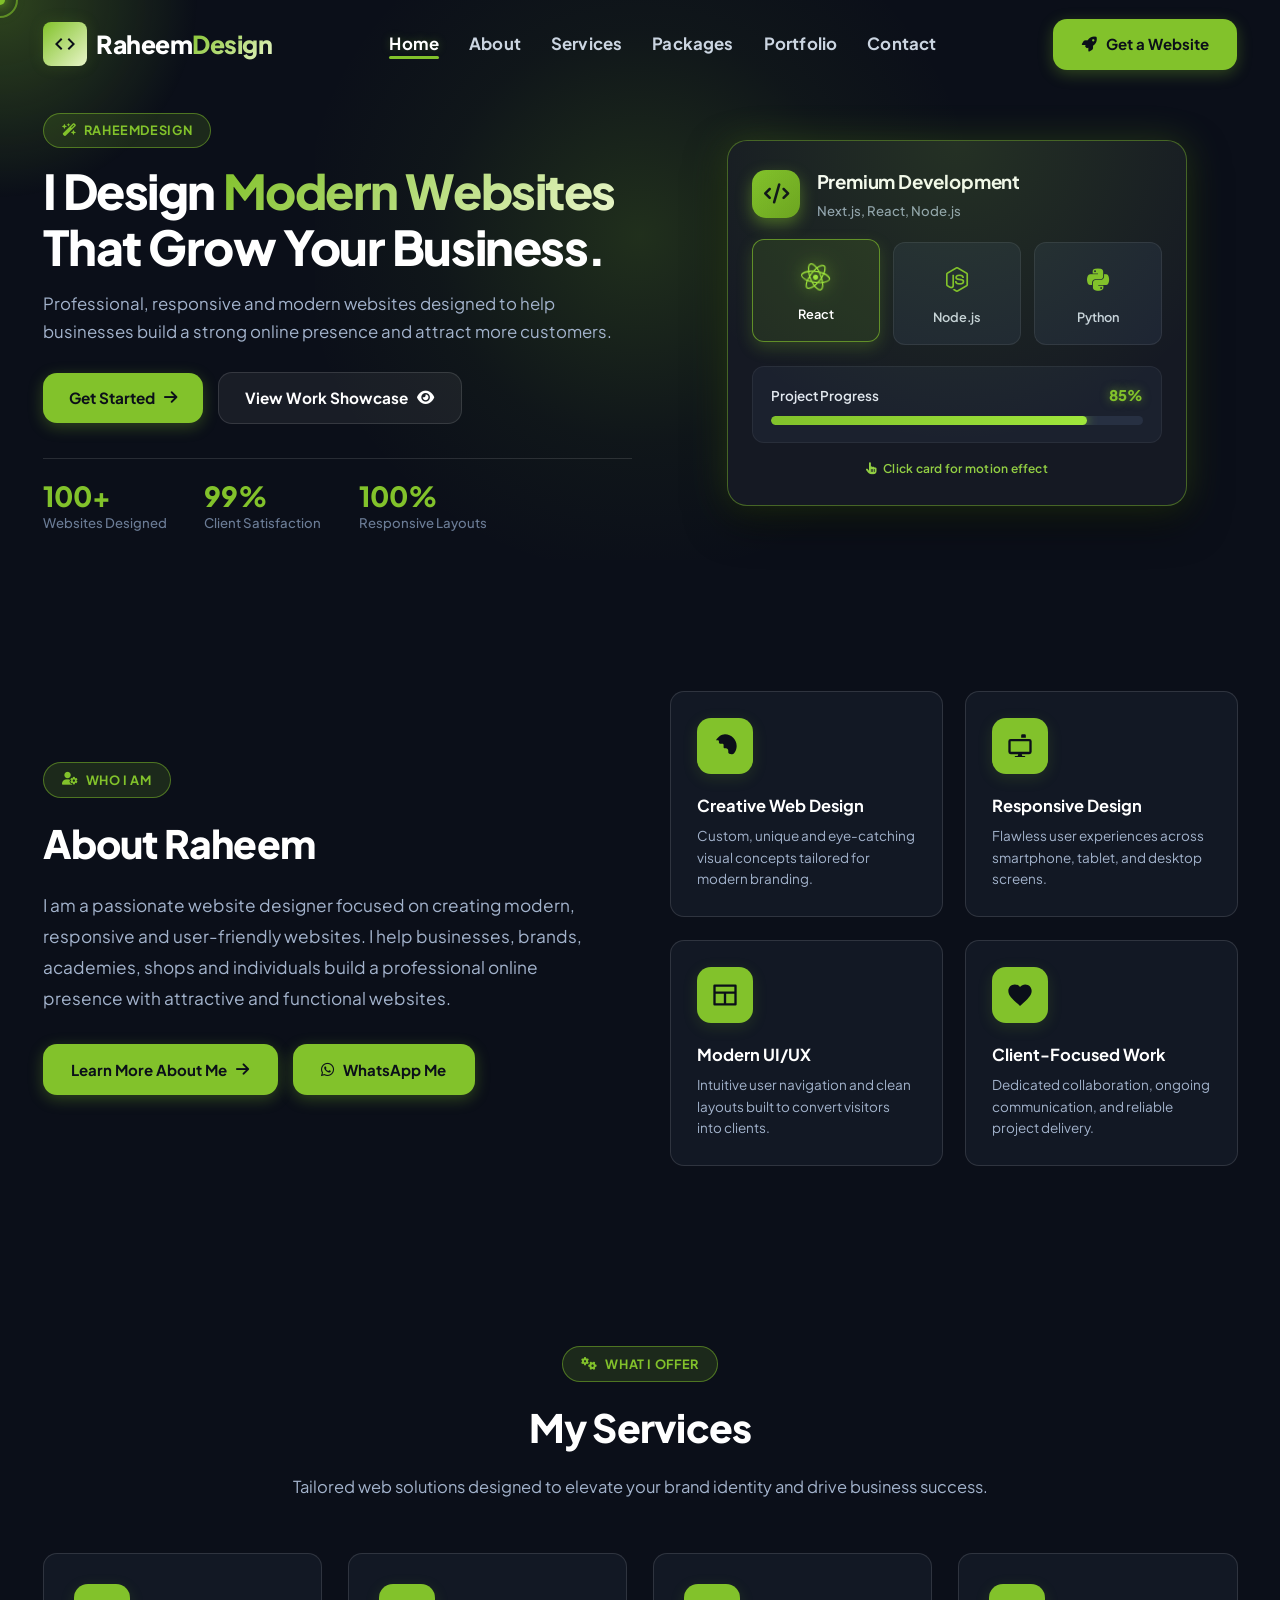
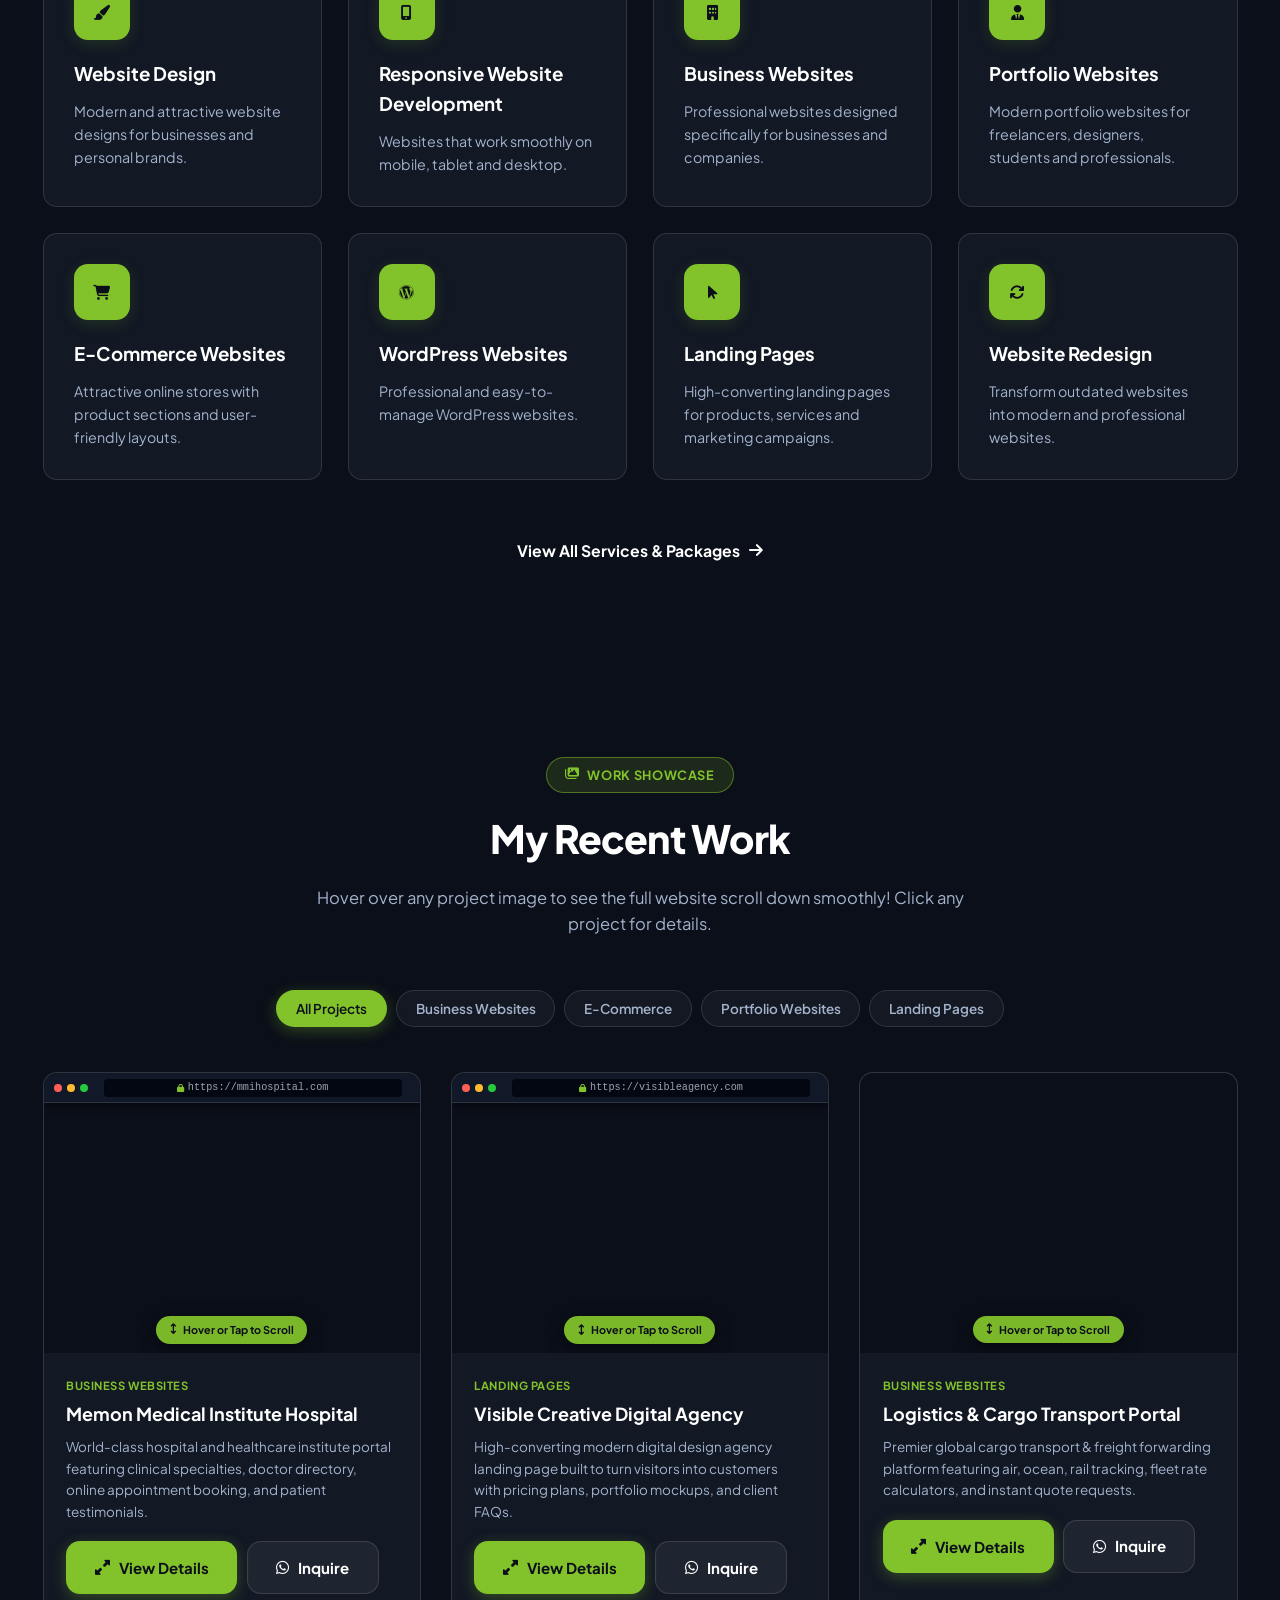
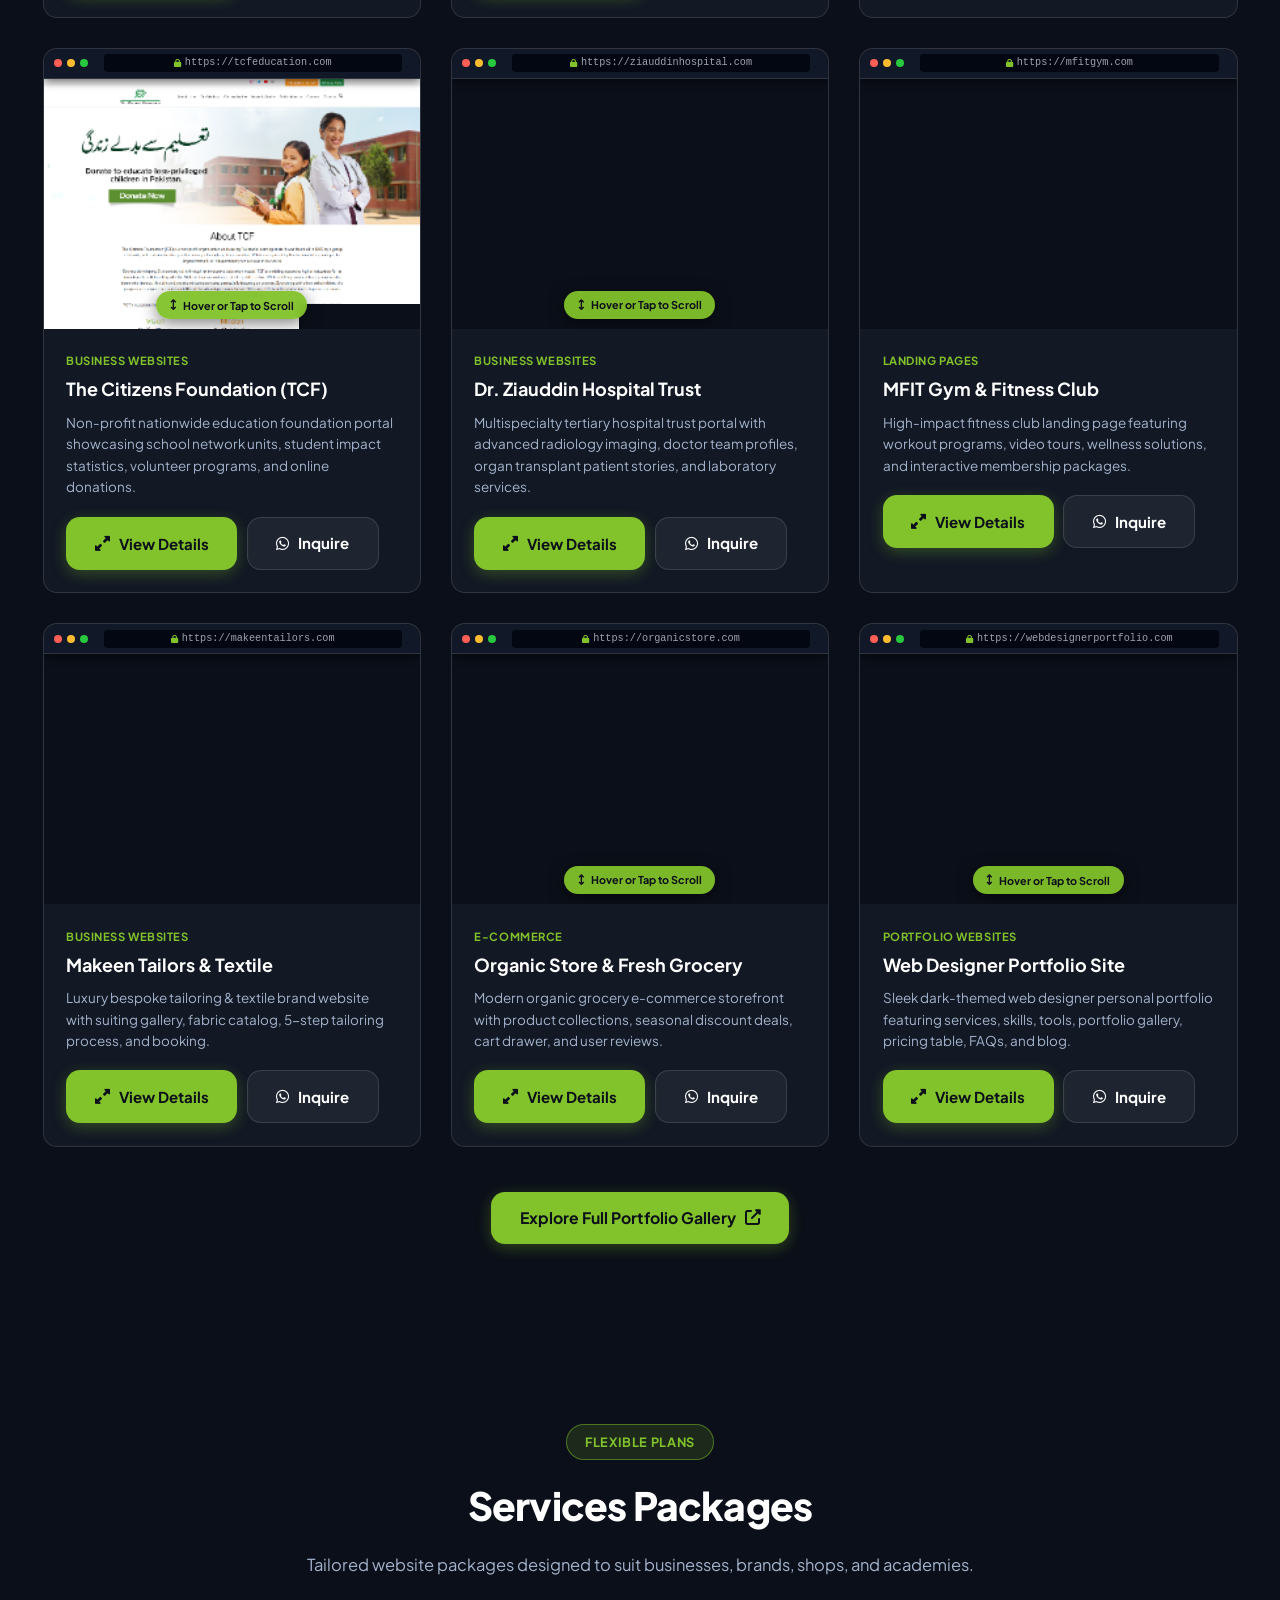
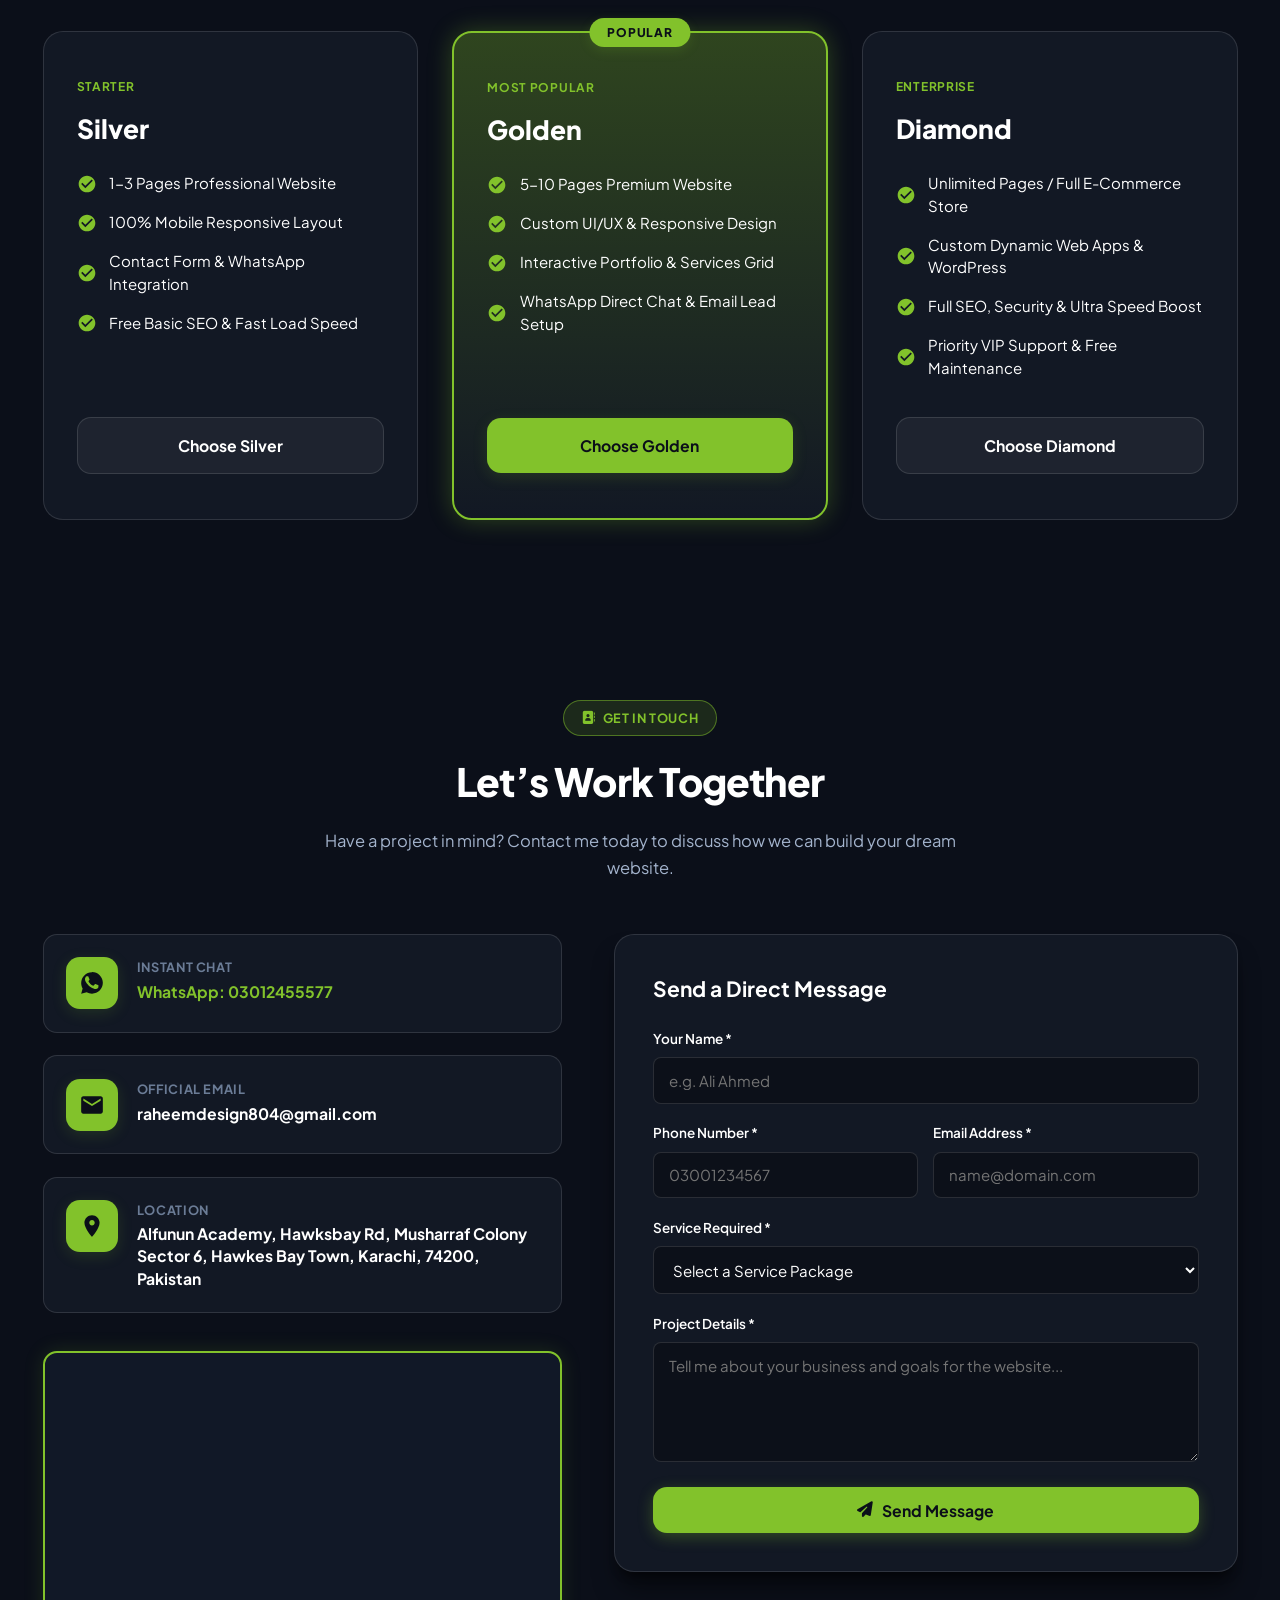
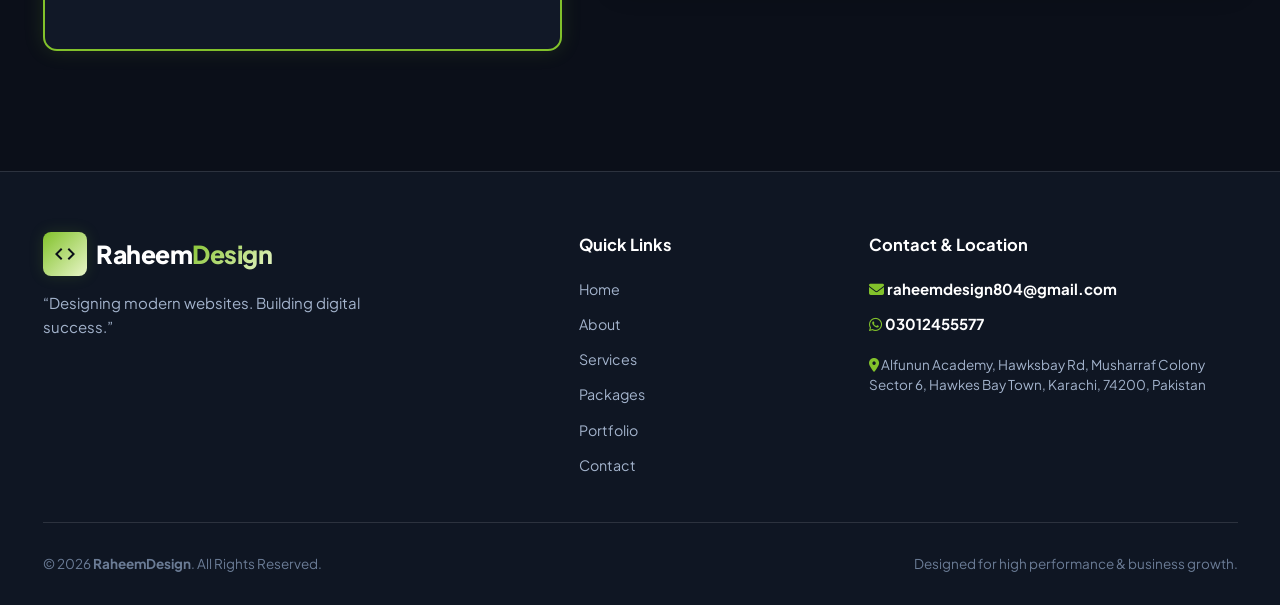
==== commit 66125b30: "Add real client website projects: MMI Hospital, Visible Agency, Logistics Cargo, TCF Foundation, Zia" ====
--- a/index.html
+++ b/index.html
@@ -17,7 +17,1843 @@
   <link href="https://cdn.jsdelivr.net/npm/remixicon@3.5.0/fonts/remixicon.css" rel="stylesheet">
   
   <!-- Custom CSS -->
-  <link rel="stylesheet" href="css/style.css">
+  <style>
+/* -------------------------------------------------------------------
+   RAHEEM DESIGN - Premium Green & White (#82C22B / #FFFFFF) CSS
+   ------------------------------------------------------------------- */
+
+:root {
+  --bg-dark: #0b0f19;
+  --bg-card: #121824;
+  --bg-card-hover: #1a2233;
+  --bg-surface: #0f1623;
+  
+  --primary: #82C22B;
+  --primary-hover: #72ab24;
+  --accent: #82C22B;
+  --accent-glow: rgba(130, 194, 43, 0.35);
+  --primary-glow: rgba(130, 194, 43, 0.3);
+  
+  --text-main: #ffffff;
+  --text-muted: #a3b3cc;
+  --text-dim: #6b7c96;
+  
+  --border-color: rgba(255, 255, 255, 0.12);
+  --border-hover: rgba(130, 194, 43, 0.5);
+  
+  --gradient-accent: linear-gradient(135deg, #82C22B 0%, #a2e048 100%);
+  --gradient-card: linear-gradient(180deg, rgba(130, 194, 43, 0.08) 0%, rgba(255,255,255,0) 100%);
+  
+  --font-main: 'Plus Jakarta Sans', system-ui, -apple-system, BlinkMacSystemFont, 'Segoe UI', Roboto, sans-serif;
+  --radius-sm: 8px;
+  --radius-md: 14px;
+  --radius-lg: 20px;
+  --radius-full: 9999px;
+  
+  --transition: all 0.35s cubic-bezier(0.4, 0, 0.2, 1);
+  --shadow-sm: 0 4px 6px -1px rgba(0, 0, 0, 0.3);
+  --shadow-lg: 0 20px 25px -5px rgba(0, 0, 0, 0.5), 0 8px 10px -6px rgba(0, 0, 0, 0.5);
+  --shadow-glow: 0 0 25px rgba(130, 194, 43, 0.25);
+}
+
+/* Reset & Base Styles */
+*, *::before, *::after {
+  box-sizing: border-box;
+  margin: 0;
+  padding: 0;
+}
+
+html {
+  scroll-behavior: smooth;
+  font-size: 15px; /* Scaled down slightly for compact website size */
+  color-scheme: dark;
+}
+
+body {
+  font-family: var(--font-main);
+  background-color: var(--bg-dark);
+  color: var(--text-main);
+  line-height: 1.6;
+  overflow-x: hidden;
+  -webkit-font-smoothing: antialiased;
+}
+
+a {
+  color: inherit;
+  text-decoration: none;
+  transition: var(--transition);
+}
+
+button, input, textarea, select {
+  font-family: inherit;
+  font-size: inherit;
+  border: none;
+  outline: none;
+}
+
+img {
+  max-width: 100%;
+  height: auto;
+  display: block;
+}
+
+.container {
+  width: 100%;
+  max-width: 1240px;
+  margin: 0 auto;
+  padding: 0 1.5rem;
+}
+
+/* Typography Helpers */
+.text-gradient {
+  background: var(--gradient-accent);
+  -webkit-background-clip: text;
+  -webkit-text-fill-color: transparent;
+  display: inline-block;
+}
+
+.section-tag {
+  display: inline-flex;
+  align-items: center;
+  gap: 0.5rem;
+  padding: 0.45rem 1.2rem;
+  border-radius: var(--radius-full);
+  background: var(--accent-glow);
+  border: 1px solid var(--border-hover);
+  color: var(--primary);
+  font-size: 0.85rem;
+  font-weight: 700;
+  letter-spacing: 0.05em;
+  text-transform: uppercase;
+  margin-bottom: 1rem;
+}
+
+.section-header {
+  text-align: center;
+  max-width: 700px;
+  margin: 0 auto 3.5rem auto;
+}
+
+.section-title {
+  font-size: 2.6rem;
+  font-weight: 800;
+  letter-spacing: -0.02em;
+  color: var(--text-main);
+  margin-bottom: 1rem;
+}
+
+.section-subtitle {
+  font-size: 1.1rem;
+  color: var(--text-muted);
+}
+
+/* Custom Buttons */
+.btn {
+  display: inline-flex;
+  align-items: center;
+  justify-content: center;
+  gap: 0.6rem;
+  padding: 0.9rem 1.9rem;
+  font-size: 1rem;
+  font-weight: 700;
+  border-radius: var(--radius-md);
+  cursor: pointer;
+  transition: var(--transition);
+  position: relative;
+  overflow: hidden;
+  z-index: 1;
+}
+
+.btn-primary {
+  background: var(--primary);
+  color: #0b0f19;
+  box-shadow: 0 4px 15px var(--primary-glow);
+}
+
+.btn-primary:hover {
+  background: var(--primary-hover);
+  transform: translateY(-2px);
+  box-shadow: 0 8px 25px var(--shadow-glow);
+}
+
+.btn-secondary {
+  background: rgba(255, 255, 255, 0.06);
+  color: var(--text-main);
+  border: 1px solid var(--border-color);
+}
+
+.btn-secondary:hover {
+  background: rgba(255, 255, 255, 0.12);
+  border-color: var(--primary);
+  transform: translateY(-2px);
+}
+
+.btn-whatsapp {
+  background: var(--primary);
+  color: #0b0f19;
+  font-weight: 700;
+  box-shadow: 0 4px 15px var(--primary-glow);
+}
+
+.btn-whatsapp:hover {
+  background: var(--primary-hover);
+  transform: translateY(-2px);
+  box-shadow: 0 8px 25px var(--shadow-glow);
+}
+
+.btn-email {
+  background: var(--accent-glow);
+  color: var(--primary);
+  border: 1px solid var(--primary);
+  font-weight: 700;
+}
+
+.btn-email:hover {
+  background: var(--primary);
+  color: #0b0f19;
+  box-shadow: 0 4px 15px var(--primary-glow);
+}
+
+/* Header & Navigation */
+.navbar {
+  position: fixed;
+  top: 0;
+  left: 0;
+  width: 100%;
+  z-index: 1000;
+  padding: 1.25rem 0;
+  transition: var(--transition);
+}
+
+.navbar.scrolled {
+  padding: 0.85rem 0;
+  background: rgba(11, 15, 25, 0.92);
+  backdrop-filter: blur(16px);
+  -webkit-backdrop-filter: blur(16px);
+  border-bottom: 1px solid var(--border-color);
+  box-shadow: 0 10px 30px rgba(0, 0, 0, 0.6);
+}
+
+.nav-container {
+  display: flex;
+  align-items: center;
+  justify-content: space-between;
+}
+
+.logo {
+  font-size: 1.65rem;
+  font-weight: 800;
+  letter-spacing: -0.02em;
+  display: flex;
+  align-items: center;
+  gap: 0.65rem;
+  color: var(--text-main);
+}
+
+.logo-icon {
+  width: 44px;
+  height: 44px;
+  border-radius: var(--radius-sm);
+  background: var(--gradient-accent);
+  display: flex;
+  align-items: center;
+  justify-content: center;
+  color: #0b0f19;
+  box-shadow: 0 0 15px var(--accent-glow);
+}
+
+.logo-icon svg {
+  width: 24px;
+  height: 24px;
+  fill: currentColor;
+}
+
+.nav-menu {
+  display: flex;
+  align-items: center;
+  gap: 2rem;
+  list-style: none;
+}
+
+.nav-link {
+  font-size: 1.12rem; /* Bigger, clearer navbar menu links! */
+  font-weight: 700;   /* Bold menu links */
+  color: #cbd5e1;
+  position: relative;
+  padding: 0.35rem 0;
+  letter-spacing: 0.01em;
+}
+
+.nav-link:hover, .nav-link.active {
+  color: #ffffff;
+  text-shadow: 0 0 10px var(--primary-glow);
+}
+
+.nav-link::after {
+  content: '';
+  position: absolute;
+  bottom: 0;
+  left: 0;
+  width: 0;
+  height: 3px;
+  background: var(--primary);
+  transition: var(--transition);
+  border-radius: var(--radius-full);
+}
+
+.nav-link:hover::after, .nav-link.active::after {
+  width: 100%;
+}
+
+.nav-actions {
+  display: flex;
+  align-items: center;
+  gap: 1rem;
+}
+
+.hamburger {
+  display: none;
+  flex-direction: column;
+  justify-content: space-between;
+  width: 30px;
+  height: 21px;
+  background: transparent;
+  cursor: pointer;
+  z-index: 1001;
+}
+
+.hamburger span {
+  width: 100%;
+  height: 2.5px;
+  background-color: var(--text-main);
+  border-radius: 2px;
+  transition: var(--transition);
+}
+
+.hamburger.active span:nth-child(1) {
+  transform: translateY(9px) rotate(45deg);
+}
+
+.hamburger.active span:nth-child(2) {
+  opacity: 0;
+}
+
+.hamburger.active span:nth-child(3) {
+  transform: translateY(-9px) rotate(-45deg);
+}
+
+/* Mobile Nav Drawer */
+.mobile-nav {
+  position: fixed;
+  top: 0;
+  right: -100%;
+  width: 80%;
+  max-width: 360px;
+  height: 100vh;
+  background: var(--bg-surface);
+  border-left: 1px solid var(--border-color);
+  padding: 6rem 2rem 2rem 2rem;
+  display: flex;
+  flex-direction: column;
+  gap: 2rem;
+  z-index: 999;
+  transition: right 0.4s cubic-bezier(0.77, 0, 0.175, 1);
+  box-shadow: -10px 0 30px rgba(0, 0, 0, 0.8);
+}
+
+.mobile-nav.active {
+  right: 0;
+}
+
+.mobile-menu {
+  list-style: none;
+  display: flex;
+  flex-direction: column;
+  gap: 1.25rem;
+}
+
+.mobile-menu .nav-link {
+  font-size: 1.25rem;
+  font-weight: 700;
+}
+
+.overlay {
+  position: fixed;
+  top: 0;
+  left: 0;
+  width: 100%;
+  height: 100vh;
+  background: rgba(0, 0, 0, 0.75);
+  backdrop-filter: blur(4px);
+  z-index: 998;
+  opacity: 0;
+  pointer-events: none;
+  transition: opacity 0.3s ease;
+}
+
+.overlay.active {
+  opacity: 1;
+  pointer-events: auto;
+}
+
+/* Hero Section */
+.hero {
+  padding: 7.5rem 0 4.5rem 0; /* Slightly smaller hero page height & padding */
+  position: relative;
+  overflow: hidden;
+  min-height: auto;
+  display: flex;
+  align-items: center;
+}
+
+.hero-glow {
+  position: absolute;
+  top: -15%;
+  left: 50%;
+  transform: translateX(-50%);
+  width: 650px;
+  height: 650px;
+  background: radial-gradient(circle, rgba(130, 194, 43, 0.18) 0%, rgba(130, 194, 43, 0.04) 45%, rgba(11, 15, 25, 0) 75%);
+  pointer-events: none;
+  z-index: 0;
+}
+
+.hero-grid {
+  display: grid;
+  grid-template-columns: 1.05fr 1fr;
+  gap: 3rem;
+  align-items: center;
+  position: relative;
+  z-index: 1;
+  width: 100%;
+}
+
+.hero-content {
+  display: flex;
+  flex-direction: column;
+  align-items: flex-start;
+}
+
+.hero-headline {
+  font-size: 3.2rem; /* Reduced slightly for cleaner compact hero page */
+  font-weight: 800;
+  line-height: 1.15;
+  letter-spacing: -0.03em;
+  margin-bottom: 1.1rem;
+}
+
+.hero-subtext {
+  font-size: 1.12rem; /* Reduced slightly */
+  color: var(--text-muted);
+  margin-bottom: 1.75rem;
+  max-width: 580px;
+  line-height: 1.65;
+}
+
+.hero-cta {
+  display: flex;
+  align-items: center;
+  gap: 1rem;
+  flex-wrap: wrap;
+  margin-bottom: 2.25rem;
+}
+
+.hero-cta .btn {
+  padding: 0.85rem 1.75rem;
+  font-size: 1.02rem;
+}
+
+.hero-stats {
+  display: flex;
+  align-items: center;
+  gap: 2.5rem;
+  padding-top: 1.35rem;
+  border-top: 1px solid var(--border-color);
+  width: 100%;
+}
+
+.hero-stat-item {
+  display: flex;
+  flex-direction: column;
+}
+
+.hero-stat-number {
+  font-size: 1.85rem;
+  font-weight: 800;
+  color: var(--primary);
+  line-height: 1.2;
+}
+
+.hero-stat-label {
+  font-size: 0.88rem;
+  color: var(--text-dim);
+  font-weight: 500;
+}
+
+/* Premium Development Interactive Card Visual (Image 2) */
+.hero-visual {
+  position: relative;
+}
+
+.dev-card-interactive {
+  background: #151923;
+  border: 1.5px solid rgba(130, 194, 43, 0.45);
+  box-shadow: 0 0 35px rgba(130, 194, 43, 0.22), 0 15px 40px rgba(0, 0, 0, 0.6);
+  border-radius: 20px;
+  padding: 1.75rem 1.6rem; /* Standard landscape padding matching Image 2 */
+  max-width: 460px; /* Wide landscape proportion like Image 2 */
+  margin: 0 auto;
+  position: relative;
+  cursor: pointer;
+  user-select: none;
+  transition: transform 0.4s cubic-bezier(0.175, 0.885, 0.32, 1.275), box-shadow 0.4s ease, border-color 0.4s ease;
+  overflow: hidden;
+  animation: autoFloatingCard 4.5s ease-in-out infinite; /* Continuous auto-motion without needing mouse */
+}
+
+/* Continuous Auto Floating Motion */
+@keyframes autoFloatingCard {
+  0%, 100% {
+    transform: translateY(0px) rotate(0deg);
+    box-shadow: 0 0 32px rgba(130, 194, 43, 0.22), 0 15px 40px rgba(0, 0, 0, 0.6);
+    border-color: rgba(130, 194, 43, 0.45);
+  }
+  50% {
+    transform: translateY(-10px) rotate(0.6deg);
+    box-shadow: 0 0 48px rgba(130, 194, 43, 0.48), 0 22px 48px rgba(0, 0, 0, 0.75);
+    border-color: rgba(130, 194, 43, 0.75);
+  }
+}
+
+.dev-card-interactive::before {
+  content: '';
+  position: absolute;
+  top: 0; left: 0; right: 0; bottom: 0;
+  background: radial-gradient(circle at 50% 0%, rgba(130, 194, 43, 0.14), transparent 70%);
+  pointer-events: none;
+}
+
+.dev-card-interactive:hover {
+  transform: translateY(-6px) scale(1.015);
+  box-shadow: 0 0 50px rgba(130, 194, 43, 0.5), 0 20px 45px rgba(0, 0, 0, 0.75);
+  border-color: rgba(130, 194, 43, 0.85);
+}
+
+/* Mouse Click Motion Animation Override */
+.dev-card-interactive.card-click-motion {
+  animation: cardMotionSpring 0.65s cubic-bezier(0.175, 0.885, 0.32, 1.275);
+  border-color: var(--primary);
+  box-shadow: 0 0 55px rgba(130, 194, 43, 0.7), 0 18px 45px rgba(0, 0, 0, 0.8);
+}
+
+@keyframes cardMotionSpring {
+  0% { transform: scale(1) rotate(0deg); }
+  25% { transform: scale(0.93) rotate(-2deg); }
+  50% { transform: scale(1.05) rotate(1.5deg); }
+  75% { transform: scale(0.98) rotate(-0.5deg); }
+  100% { transform: scale(1) rotate(0deg); }
+}
+
+.dev-card-header {
+  display: flex;
+  align-items: center;
+  gap: 1.1rem;
+  margin-bottom: 1.4rem;
+}
+
+.dev-card-icon-box {
+  width: 48px;
+  height: 48px;
+  border-radius: 14px;
+  background: linear-gradient(135deg, #82C22B, #6ba320);
+  display: flex;
+  align-items: center;
+  justify-content: center;
+  color: #0b0f19;
+  font-size: 1.35rem;
+  box-shadow: 0 6px 16px rgba(130, 194, 43, 0.45);
+  flex-shrink: 0;
+  transition: transform 0.4s ease;
+}
+
+.dev-card-interactive:hover .dev-card-icon-box {
+  transform: rotate(-8deg) scale(1.08);
+}
+
+.dev-card-title {
+  color: #ffffff;
+  font-size: 1.25rem;
+  font-weight: 700;
+  margin: 0 0 0.15rem 0;
+  letter-spacing: -0.01em;
+}
+
+.dev-card-subtitle {
+  color: #94a3b8;
+  font-size: 0.88rem;
+  font-weight: 500;
+  margin: 0;
+}
+
+.dev-card-tech-grid {
+  display: grid;
+  grid-template-columns: repeat(3, 1fr);
+  gap: 0.85rem;
+  margin-bottom: 1.4rem;
+}
+
+.tech-item-box {
+  background: #1d2433;
+  border: 1px solid rgba(255, 255, 255, 0.08);
+  border-radius: 12px;
+  padding: 1.1rem 0.5rem;
+  text-align: center;
+  display: flex;
+  flex-direction: column;
+  align-items: center;
+  gap: 0.5rem;
+  transition: all 0.3s cubic-bezier(0.175, 0.885, 0.32, 1.275);
+  cursor: pointer;
+}
+
+.tech-icon {
+  font-size: 1.7rem;
+  color: var(--primary);
+  transition: transform 0.4s ease, color 0.3s ease;
+}
+
+.tech-name {
+  font-size: 0.85rem;
+  font-weight: 600;
+  color: #cbd5e1;
+  transition: color 0.3s ease;
+}
+
+.tech-item-box.active, .tech-item-box:hover {
+  border-color: rgba(130, 194, 43, 0.65);
+  background: rgba(130, 194, 43, 0.12);
+  transform: translateY(-3px);
+  box-shadow: 0 6px 16px rgba(130, 194, 43, 0.22);
+}
+
+.tech-item-box.active .tech-name, .tech-item-box:hover .tech-name {
+  color: #ffffff;
+}
+
+.tech-item-box.active .tech-icon {
+  transform: scale(1.15) rotate(8deg);
+  color: #9fe63c;
+  filter: drop-shadow(0 0 8px rgba(130, 194, 43, 0.8));
+}
+
+.dev-card-progress-section {
+  background: #1b212e;
+  border-radius: 12px;
+  padding: 1.1rem 1.2rem;
+  border: 1px solid rgba(255, 255, 255, 0.06);
+}
+
+.progress-info {
+  display: flex;
+  justify-content: space-between;
+  align-items: center;
+  margin-bottom: 0.6rem;
+}
+
+.progress-label {
+  font-size: 0.9rem;
+  font-weight: 600;
+  color: #e2e8f0;
+}
+
+.progress-percentage {
+  font-size: 0.98rem;
+  font-weight: 800;
+  color: var(--primary);
+  text-shadow: 0 0 10px rgba(130, 194, 43, 0.6);
+  transition: all 0.3s ease;
+}
+
+.progress-track {
+  height: 9px;
+  background: #273042;
+  border-radius: 20px;
+  overflow: hidden;
+  position: relative;
+}
+
+.progress-fill {
+  height: 100%;
+  background: linear-gradient(90deg, #82C22B, #9fe63c);
+  border-radius: 20px;
+  transition: width 0.75s cubic-bezier(0.34, 1.56, 0.64, 1);
+  box-shadow: 0 0 12px rgba(130, 194, 43, 0.8);
+}
+
+.click-hint-badge {
+  margin-top: 1.1rem;
+  text-align: center;
+  font-size: 0.8rem;
+  font-weight: 600;
+  color: #a4e848;
+  opacity: 0.88;
+  letter-spacing: 0.02em;
+  display: flex;
+  align-items: center;
+  justify-content: center;
+  gap: 0.4rem;
+  animation: pulseClickHint 2s infinite;
+}
+
+@keyframes pulseClickHint {
+  0%, 100% { opacity: 0.65; transform: scale(1); }
+  50% { opacity: 1; transform: scale(1.03); }
+}
+
+/* Sections Global */
+section {
+  padding: 6rem 0;
+  position: relative;
+}
+
+/* About Section & Guaranteed High Visibility SVG Icons */
+.about-grid {
+  display: grid;
+  grid-template-columns: 1fr 1fr;
+  gap: 4rem;
+  align-items: center;
+}
+
+.about-text {
+  font-size: 1.15rem;
+  color: var(--text-muted);
+  margin-bottom: 2rem;
+  line-height: 1.8;
+}
+
+.about-features {
+  display: grid;
+  grid-template-columns: 1fr 1fr;
+  gap: 1.5rem;
+}
+
+.about-card {
+  background: var(--bg-card);
+  border: 1px solid var(--border-color);
+  padding: 1.75rem;
+  border-radius: var(--radius-md);
+  transition: var(--transition);
+}
+
+.about-card:hover {
+  background: var(--bg-card-hover);
+  border-color: var(--border-hover);
+  transform: translateY(-4px);
+  box-shadow: var(--shadow-lg);
+}
+
+/* Ultra High Visibility Icons with Pure SVG Support */
+.about-icon {
+  width: 56px;
+  height: 56px;
+  border-radius: var(--radius-md);
+  background: var(--primary);
+  color: #0b0f19;
+  display: flex;
+  align-items: center;
+  justify-content: center;
+  margin-bottom: 1.25rem;
+  box-shadow: 0 4px 15px var(--accent-glow);
+}
+
+.about-icon svg {
+  width: 28px;
+  height: 28px;
+  fill: #0b0f19;
+}
+
+.about-card h4 {
+  font-size: 1.1rem;
+  font-weight: 700;
+  color: var(--text-main);
+  margin-bottom: 0.4rem;
+}
+
+.about-card p {
+  font-size: 0.9rem;
+  color: var(--text-muted);
+  line-height: 1.6;
+}
+
+/* Services Section */
+.services-grid {
+  display: grid;
+  grid-template-columns: repeat(auto-fit, minmax(270px, 1fr));
+  gap: 1.75rem;
+}
+
+.service-card {
+  background: var(--bg-card);
+  border: 1px solid var(--border-color);
+  border-radius: var(--radius-md);
+  padding: 2rem;
+  transition: var(--transition);
+  position: relative;
+  overflow: hidden;
+}
+
+.service-card::before {
+  content: '';
+  position: absolute;
+  top: 0;
+  left: 0;
+  width: 100%;
+  height: 3px;
+  background: var(--gradient-accent);
+  opacity: 0;
+  transition: var(--transition);
+}
+
+.service-card:hover {
+  background: var(--bg-card-hover);
+  border-color: var(--border-hover);
+  transform: translateY(-5px);
+  box-shadow: var(--shadow-lg);
+}
+
+.service-card:hover::before {
+  opacity: 1;
+}
+
+.service-icon {
+  width: 56px;
+  height: 56px;
+  border-radius: var(--radius-md);
+  background: var(--primary);
+  color: #0b0f19;
+  display: flex;
+  align-items: center;
+  justify-content: center;
+  margin-bottom: 1.25rem;
+  box-shadow: 0 4px 15px var(--accent-glow);
+}
+
+.service-icon svg {
+  width: 28px;
+  height: 28px;
+  fill: #0b0f19;
+}
+
+.service-title {
+  font-size: 1.25rem;
+  font-weight: 700;
+  margin-bottom: 0.75rem;
+  color: var(--text-main);
+}
+
+.service-desc {
+  font-size: 0.95rem;
+  color: var(--text-muted);
+  line-height: 1.6;
+}
+
+/* Course & Training Programs Section */
+.pricing-grid {
+  display: grid;
+  grid-template-columns: repeat(auto-fit, minmax(320px, 1fr));
+  gap: 2.25rem;
+  align-items: stretch;
+}
+
+.pricing-card {
+  background: var(--bg-card);
+  border: 1px solid var(--border-color);
+  border-radius: var(--radius-lg);
+  padding: 3rem 2.2rem;
+  min-height: 420px;
+  display: flex;
+  flex-direction: column;
+  justify-content: space-between;
+  position: relative;
+  transition: var(--transition);
+}
+
+.pricing-card:hover {
+  transform: translateY(-8px);
+  border-color: rgba(130, 194, 43, 0.5);
+  box-shadow: var(--shadow-lg), var(--shadow-glow);
+}
+
+.pricing-card.popular {
+  border: 2px solid var(--primary);
+  box-shadow: var(--shadow-glow);
+  background: linear-gradient(180deg, var(--primary-glow) 0%, rgba(18, 24, 36, 1) 100%);
+}
+
+.popular-badge {
+  position: absolute;
+  top: -15px;
+  left: 50%;
+  transform: translateX(-50%);
+  background: var(--primary);
+  color: #0b0f19;
+  font-size: 0.8rem;
+  font-weight: 800;
+  padding: 0.3rem 1.2rem;
+  border-radius: var(--radius-full);
+  letter-spacing: 0.06em;
+  text-transform: uppercase;
+  box-shadow: 0 4px 12px var(--accent-glow);
+}
+
+.pricing-tag {
+  font-size: 0.8rem;
+  font-weight: 700;
+  color: var(--primary);
+  text-transform: uppercase;
+  letter-spacing: 0.06em;
+  margin-bottom: 0.75rem;
+}
+
+.pricing-title {
+  font-size: 1.75rem;
+  font-weight: 800;
+  color: var(--text-main);
+  margin-bottom: 1.5rem;
+}
+
+.pricing-features {
+  list-style: none;
+  display: flex;
+  flex-direction: column;
+  gap: 1.1rem;
+  margin-bottom: 2.5rem;
+}
+
+.pricing-features li {
+  font-size: 1rem;
+  color: var(--text-main);
+  display: flex;
+  align-items: center;
+  gap: 0.85rem;
+  line-height: 1.5;
+}
+
+.pricing-features li svg {
+  width: 20px;
+  height: 20px;
+  fill: var(--primary);
+  flex-shrink: 0;
+}
+
+.btn-enroll {
+  width: 100%;
+  padding: 1rem 1.8rem;
+  border-radius: var(--radius-md);
+  font-size: 1.05rem;
+  font-weight: 700;
+  text-align: center;
+  cursor: pointer;
+  transition: var(--transition);
+  display: inline-flex;
+  align-items: center;
+  justify-content: center;
+  gap: 0.5rem;
+}
+
+.btn-enroll.btn-outline {
+  background: rgba(255, 255, 255, 0.05);
+  color: var(--text-main);
+  border: 1px solid var(--border-color);
+}
+
+.btn-enroll.btn-outline:hover {
+  background: rgba(255, 255, 255, 0.12);
+  border-color: var(--primary);
+  color: var(--primary);
+}
+
+.btn-enroll.btn-fill {
+  background: var(--primary);
+  color: #0b0f19;
+  box-shadow: 0 4px 15px var(--accent-glow);
+}
+
+.btn-enroll.btn-fill:hover {
+  filter: brightness(0.9);
+  box-shadow: 0 8px 25px var(--accent-glow);
+  transform: translateY(-2px);
+}
+
+/* Portfolio Section */
+.portfolio-filters {
+  display: flex;
+  align-items: center;
+  justify-content: center;
+  gap: 0.6rem;
+  flex-wrap: wrap;
+  margin-bottom: 3rem;
+}
+
+.filter-btn {
+  padding: 0.6rem 1.25rem;
+  border-radius: var(--radius-full);
+  background: rgba(255, 255, 255, 0.04);
+  border: 1px solid var(--border-color);
+  color: var(--text-muted);
+  font-size: 0.9rem;
+  font-weight: 600;
+  cursor: pointer;
+  transition: var(--transition);
+}
+
+.filter-btn:hover, .filter-btn.active {
+  background: var(--primary);
+  color: #0b0f19;
+  border-color: transparent;
+  box-shadow: 0 4px 15px var(--primary-glow);
+}
+
+.portfolio-grid {
+  display: grid;
+  grid-template-columns: repeat(auto-fill, minmax(320px, 1fr));
+  gap: 2rem;
+}
+
+.portfolio-card {
+  background: var(--bg-card);
+  border: 1px solid var(--border-color);
+  border-radius: var(--radius-md);
+  overflow: hidden;
+  transition: var(--transition);
+}
+
+.portfolio-card:hover {
+  border-color: var(--border-hover);
+  transform: translateY(-6px);
+  box-shadow: var(--shadow-lg), var(--shadow-glow);
+}
+
+/* ── Portfolio Preview Scroll Effect ── */
+.portfolio-img-wrapper {
+  position: relative;
+  width: 100%;
+  height: 280px;
+  overflow-y: auto;
+  overflow-x: hidden;
+  background: #0b0f19;
+  cursor: pointer;
+  border-radius: var(--radius-md) var(--radius-md) 0 0;
+  /* Hide scrollbar — all browsers */
+  scrollbar-width: none;       /* Firefox */
+  -ms-overflow-style: none;   /* IE/Edge */
+  -webkit-overflow-scrolling: touch;
+}
+
+.portfolio-img-wrapper::-webkit-scrollbar {
+  display: none; /* Chrome/Safari */
+}
+
+/* ── Browser Frame Header ── */
+.browser-topbar {
+  position: sticky;
+  top: 0;
+  left: 0;
+  width: 100%;
+  height: 30px;
+  background: #111827;
+  border-bottom: 1px solid rgba(255, 255, 255, 0.12);
+  display: flex;
+  align-items: center;
+  padding: 0 10px;
+  gap: 8px;
+  z-index: 10;
+  pointer-events: none;
+  box-shadow: 0 2px 10px rgba(0,0,0,0.6);
+}
+
+.browser-dots {
+  display: flex;
+  gap: 5px;
+}
+
+.browser-dot {
+  width: 8px;
+  height: 8px;
+  border-radius: 50%;
+}
+.browser-dot.red { background: #ff5f56; }
+.browser-dot.yellow { background: #ffbd2e; }
+.browser-dot.green { background: #27c93f; }
+
+.browser-url {
+  flex: 1;
+  margin: 0 8px;
+  height: 18px;
+  background: #030712;
+  border-radius: 4px;
+  font-size: 0.68rem;
+  color: #9ca3af;
+  display: flex;
+  align-items: center;
+  justify-content: center;
+  font-family: monospace;
+  overflow: hidden;
+  text-overflow: ellipsis;
+  white-space: nowrap;
+}
+
+/* ── Full Mini Website Page Layout ── */
+.portfolio-web-page {
+  width: 100%;
+  position: relative;
+  background: #090d16;
+  color: #f3f4f6;
+  user-select: none;
+  box-sizing: border-box;
+}
+
+.portfolio-scroll-img {
+  width: 100%;
+  height: auto;
+  display: block;
+  object-fit: cover;
+  pointer-events: none;
+  image-rendering: -webkit-optimize-contrast;
+  image-rendering: crisp-edges;
+}
+
+.mini-web-hero {
+  padding: 1.25rem 0.85rem;
+  text-align: center;
+  border-bottom: 1px solid rgba(255, 255, 255, 0.06);
+}
+
+.mini-web-nav {
+  display: flex;
+  align-items: center;
+  justify-content: space-between;
+  padding-bottom: 0.85rem;
+  font-size: 0.7rem;
+  font-weight: 700;
+}
+
+.mini-web-logo {
+  display: flex;
+  align-items: center;
+  gap: 0.3rem;
+}
+
+.mini-web-title {
+  font-size: 1.05rem;
+  font-weight: 800;
+  line-height: 1.25;
+  margin: 0.5rem 0 0.35rem 0;
+}
+
+.mini-web-sub {
+  font-size: 0.68rem;
+  color: #9ca3af;
+  line-height: 1.35;
+  margin-bottom: 0.75rem;
+}
+
+.mini-web-btn {
+  display: inline-flex;
+  align-items: center;
+  gap: 0.3rem;
+  padding: 0.35rem 0.75rem;
+  border-radius: 4px;
+  font-size: 0.65rem;
+  font-weight: 700;
+}
+
+.mini-web-section-title {
+  font-size: 0.75rem;
+  font-weight: 800;
+  text-transform: uppercase;
+  letter-spacing: 0.05em;
+  margin: 1rem 0 0.5rem 0.85rem;
+  color: var(--primary);
+}
+
+.mini-web-grid {
+  display: grid;
+  grid-template-columns: 1fr 1fr;
+  gap: 0.5rem;
+  padding: 0 0.85rem 0.85rem 0.85rem;
+}
+
+.mini-web-card {
+  background: rgba(255, 255, 255, 0.03);
+  border: 1px solid rgba(255, 255, 255, 0.07);
+  padding: 0.55rem;
+  border-radius: 6px;
+  font-size: 0.62rem;
+}
+
+.mini-web-card-title {
+  font-weight: 700;
+  font-size: 0.68rem;
+  margin-bottom: 0.2rem;
+}
+
+.mini-web-card-desc {
+  color: #9ca3af;
+  line-height: 1.3;
+}
+
+.mini-web-stats {
+  display: flex;
+  justify-content: space-around;
+  padding: 0.85rem 0.5rem;
+  background: rgba(0, 0, 0, 0.3);
+  border-top: 1px solid rgba(255, 255, 255, 0.05);
+  border-bottom: 1px solid rgba(255, 255, 255, 0.05);
+  text-align: center;
+}
+
+.mini-stat-num {
+  font-size: 0.85rem;
+  font-weight: 800;
+  display: block;
+}
+
+.mini-stat-lbl {
+  font-size: 0.58rem;
+  color: #6b7280;
+}
+
+.mini-web-pricing {
+  padding: 0.85rem;
+  display: grid;
+  grid-template-columns: 1fr 1fr;
+  gap: 0.5rem;
+}
+
+.mini-price-card {
+  background: rgba(255, 255, 255, 0.03);
+  border: 1px solid rgba(255, 255, 255, 0.08);
+  border-radius: 6px;
+  padding: 0.6rem;
+  text-align: center;
+}
+
+.mini-price-val {
+  font-size: 0.9rem;
+  font-weight: 800;
+  margin: 0.2rem 0;
+}
+
+.mini-web-testimonial {
+  padding: 0.85rem;
+  margin: 0.5rem 0.85rem;
+  background: rgba(255, 255, 255, 0.02);
+  border-left: 3px solid var(--primary);
+  border-radius: 0 6px 6px 0;
+  font-size: 0.64rem;
+  font-style: italic;
+  color: #d1d5db;
+}
+
+.mini-web-footer {
+  padding: 1rem 0.85rem;
+  background: #030712;
+  font-size: 0.58rem;
+  color: #6b7280;
+  text-align: center;
+  border-top: 1px solid rgba(255, 255, 255, 0.05);
+}
+
+/* Fallback image styling */
+.portfolio-img {
+  width: 100%;
+  height: auto;
+  display: block;
+  object-fit: cover;
+  object-position: top center;
+  pointer-events: none;
+  user-select: none;
+  image-rendering: -webkit-optimize-contrast;
+  image-rendering: crisp-edges;
+}
+
+/* ── Overlay badge ── */
+.portfolio-overlay {
+  position: sticky;
+  bottom: 10px;
+  left: 0;
+  width: 100%;
+  display: flex;
+  align-items: center;
+  justify-content: center;
+  pointer-events: none;
+  opacity: 1;
+  transition: opacity 0.35s ease;
+  z-index: 15;
+  margin-top: -38px; /* pull badge up over page content */
+}
+
+/* Hide badge while actively scrolling */
+.portfolio-img-wrapper.is-scrolling .portfolio-overlay {
+  opacity: 0;
+}
+
+.scroll-indicator-badge {
+  background: rgba(130, 194, 43, 0.95);
+  color: #0b0f19;
+  padding: 0.35rem 0.9rem;
+  border-radius: var(--radius-full);
+  font-size: 0.72rem;
+  font-weight: 700;
+  display: flex;
+  align-items: center;
+  gap: 0.4rem;
+  box-shadow: 0 4px 16px rgba(0, 0, 0, 0.5);
+  white-space: nowrap;
+  backdrop-filter: blur(4px);
+}
+
+.portfolio-content {
+  padding: 1.5rem;
+}
+
+.portfolio-category {
+  font-size: 0.75rem;
+  font-weight: 700;
+  text-transform: uppercase;
+  color: var(--primary);
+  letter-spacing: 0.05em;
+  margin-bottom: 0.4rem;
+}
+
+.portfolio-title {
+  font-size: 1.2rem;
+  font-weight: 700;
+  color: var(--text-main);
+  margin-bottom: 0.5rem;
+}
+
+.portfolio-desc {
+  font-size: 0.9rem;
+  color: var(--text-muted);
+  margin-bottom: 1.25rem;
+}
+
+/* Skills Section */
+.skills-grid {
+  display: grid;
+  grid-template-columns: repeat(auto-fit, minmax(260px, 1fr));
+  gap: 1.5rem;
+}
+
+.skill-card {
+  background: var(--bg-card);
+  border: 1px solid var(--border-color);
+  padding: 1.5rem;
+  border-radius: var(--radius-md);
+  transition: var(--transition);
+}
+
+.skill-card:hover {
+  border-color: var(--border-hover);
+  background: var(--bg-card-hover);
+}
+
+.skill-header {
+  display: flex;
+  align-items: center;
+  justify-content: space-between;
+  margin-bottom: 0.75rem;
+}
+
+.skill-name {
+  font-size: 1rem;
+  font-weight: 700;
+  color: var(--text-main);
+  display: flex;
+  align-items: center;
+  gap: 0.6rem;
+}
+
+.skill-icon {
+  color: var(--primary);
+}
+
+.skill-percentage {
+  font-size: 0.9rem;
+  font-weight: 700;
+  color: var(--primary);
+}
+
+.skill-bar-bg {
+  width: 100%;
+  height: 8px;
+  background: rgba(255, 255, 255, 0.06);
+  border-radius: var(--radius-full);
+  overflow: hidden;
+}
+
+.skill-bar-fill {
+  height: 100%;
+  background: var(--gradient-accent);
+  border-radius: var(--radius-full);
+  width: 0%;
+  transition: width 1.5s cubic-bezier(0.4, 0, 0.2, 1);
+}
+
+/* Why Choose Me Section */
+.why-grid {
+  display: grid;
+  grid-template-columns: repeat(auto-fit, minmax(260px, 1fr));
+  gap: 1.5rem;
+}
+
+.why-card {
+  background: var(--bg-card);
+  border: 1px solid var(--border-color);
+  border-radius: var(--radius-md);
+  padding: 1.75rem;
+  transition: var(--transition);
+  display: flex;
+  flex-direction: column;
+  gap: 0.75rem;
+}
+
+.why-card:hover {
+  background: var(--bg-card-hover);
+  border-color: var(--border-hover);
+  transform: translateY(-4px);
+}
+
+.why-icon {
+  font-size: 1.8rem;
+  color: var(--primary);
+}
+
+.why-title {
+  font-size: 1.1rem;
+  font-weight: 700;
+  color: var(--text-main);
+}
+
+.why-desc {
+  font-size: 0.9rem;
+  color: var(--text-muted);
+}
+
+/* Process Section */
+.process-grid {
+  display: grid;
+  grid-template-columns: repeat(auto-fit, minmax(240px, 1fr));
+  gap: 2rem;
+  position: relative;
+}
+
+.process-card {
+  background: var(--bg-card);
+  border: 1px solid var(--border-color);
+  border-radius: var(--radius-md);
+  padding: 2rem 1.5rem;
+  position: relative;
+  transition: var(--transition);
+}
+
+.process-card:hover {
+  background: var(--bg-card-hover);
+  border-color: var(--border-hover);
+  transform: translateY(-5px);
+}
+
+.process-step {
+  font-size: 2.2rem;
+  font-weight: 900;
+  color: var(--primary);
+  margin-bottom: 1rem;
+}
+
+.process-title {
+  font-size: 1.2rem;
+  font-weight: 700;
+  color: var(--text-main);
+  margin-bottom: 0.5rem;
+}
+
+.process-desc {
+  font-size: 0.9rem;
+  color: var(--text-muted);
+}
+
+/* Contact Section & Map */
+.contact-grid {
+  display: grid;
+  grid-template-columns: 1fr 1.2fr;
+  gap: 3.5rem;
+  align-items: start;
+}
+
+.contact-info-list {
+  display: flex;
+  flex-direction: column;
+  gap: 1.5rem;
+  margin-bottom: 2rem;
+}
+
+.contact-item {
+  display: flex;
+  align-items: flex-start;
+  gap: 1.25rem;
+  background: var(--bg-card);
+  border: 1px solid var(--border-color);
+  padding: 1.5rem;
+  border-radius: var(--radius-md);
+  transition: var(--transition);
+}
+
+.contact-item:hover {
+  border-color: var(--border-hover);
+  background: var(--bg-card-hover);
+}
+
+.contact-item-icon {
+  width: 52px;
+  height: 52px;
+  border-radius: var(--radius-md);
+  background: var(--primary);
+  color: #0b0f19;
+  display: flex;
+  align-items: center;
+  justify-content: center;
+  flex-shrink: 0;
+  box-shadow: 0 4px 15px var(--accent-glow);
+}
+
+.contact-item-icon svg {
+  width: 26px;
+  height: 26px;
+  fill: #0b0f19;
+}
+
+.contact-item-title {
+  font-size: 0.85rem;
+  font-weight: 700;
+  text-transform: uppercase;
+  color: var(--text-dim);
+  letter-spacing: 0.05em;
+  margin-bottom: 0.2rem;
+}
+
+.contact-item-val {
+  font-size: 1.05rem;
+  font-weight: 700;
+  color: var(--text-main);
+  line-height: 1.4;
+}
+
+.map-container {
+  width: 100%;
+  height: 300px;
+  border-radius: var(--radius-md);
+  overflow: hidden;
+  border: 2px solid var(--primary);
+  box-shadow: 0 0 20px var(--accent-glow);
+  margin-top: 1rem;
+  background: #111827;
+}
+
+.map-container iframe {
+  width: 100%;
+  height: 100%;
+  border: 0;
+}
+
+/* Form */
+.contact-form-container {
+  background: var(--bg-card);
+  border: 1px solid var(--border-color);
+  padding: 2.5rem;
+  border-radius: var(--radius-lg);
+  box-shadow: var(--shadow-lg);
+}
+
+.form-group {
+  margin-bottom: 1.25rem;
+}
+
+.form-label {
+  display: block;
+  font-size: 0.9rem;
+  font-weight: 600;
+  color: var(--text-main);
+  margin-bottom: 0.5rem;
+}
+
+.form-input, .form-select, .form-textarea {
+  width: 100%;
+  padding: 0.85rem 1rem;
+  background: rgba(0, 0, 0, 0.3);
+  border: 1px solid var(--border-color);
+  border-radius: var(--radius-sm);
+  color: var(--text-main);
+  transition: var(--transition);
+}
+
+.form-input:focus, .form-select:focus, .form-textarea:focus {
+  border-color: var(--primary);
+  box-shadow: 0 0 0 3px rgba(130, 194, 43, 0.2);
+  background: rgba(0, 0, 0, 0.5);
+}
+
+.form-textarea {
+  resize: vertical;
+  min-height: 120px;
+}
+
+/* Footer */
+.footer {
+  background: var(--bg-surface);
+  border-top: 1px solid var(--border-color);
+  padding: 4rem 0 2rem 0;
+}
+
+.footer-grid {
+  display: grid;
+  grid-template-columns: 2fr 1fr 1.5fr;
+  gap: 3rem;
+  margin-bottom: 3rem;
+}
+
+.footer-brand p {
+  color: var(--text-muted);
+  margin-top: 1rem;
+  max-width: 320px;
+}
+
+.footer-heading {
+  font-size: 1.1rem;
+  font-weight: 700;
+  color: var(--text-main);
+  margin-bottom: 1.25rem;
+}
+
+.footer-links {
+  list-style: none;
+  display: flex;
+  flex-direction: column;
+  gap: 0.75rem;
+}
+
+.footer-links a {
+  color: var(--text-muted);
+  font-size: 0.95rem;
+}
+
+.footer-links a:hover {
+  color: var(--primary);
+}
+
+.footer-bottom {
+  padding-top: 2rem;
+  border-top: 1px solid var(--border-color);
+  display: flex;
+  align-items: center;
+  justify-content: space-between;
+  color: var(--text-dim);
+  font-size: 0.9rem;
+  flex-wrap: wrap;
+  gap: 1rem;
+}
+
+/* Lightbox Modal */
+.modal {
+  position: fixed;
+  top: 0;
+  left: 0;
+  width: 100%;
+  height: 100%;
+  background: rgba(0, 0, 0, 0.85);
+  backdrop-filter: blur(8px);
+  z-index: 2000;
+  display: flex;
+  align-items: center;
+  justify-content: center;
+  padding: 1.5rem;
+  opacity: 0;
+  pointer-events: none;
+  transition: opacity 0.3s ease;
+}
+
+.modal.active {
+  opacity: 1;
+  pointer-events: auto;
+}
+
+.modal-content {
+  background: var(--bg-card);
+  border: 1px solid var(--border-color);
+  border-radius: var(--radius-lg);
+  max-width: 800px;
+  width: 100%;
+  max-height: 90vh;
+  overflow-y: auto;
+  position: relative;
+  padding: 2rem;
+  box-shadow: var(--shadow-lg);
+}
+
+.modal-close {
+  position: absolute;
+  top: 1.25rem;
+  right: 1.25rem;
+  background: rgba(255, 255, 255, 0.1);
+  border-radius: 50%;
+  width: 36px;
+  height: 36px;
+  display: flex;
+  align-items: center;
+  justify-content: center;
+  color: var(--text-main);
+  cursor: pointer;
+  transition: var(--transition);
+}
+
+.modal-close:hover {
+  background: rgba(255, 255, 255, 0.2);
+}
+
+/* Toast Notifications */
+.toast-container {
+  position: fixed;
+  bottom: 2rem;
+  right: 2rem;
+  z-index: 3000;
+  display: flex;
+  flex-direction: column;
+  gap: 0.75rem;
+}
+
+.toast {
+  background: var(--bg-card);
+  border: 1px solid var(--primary);
+  color: var(--text-main);
+  padding: 1rem 1.5rem;
+  border-radius: var(--radius-md);
+  box-shadow: var(--shadow-lg);
+  display: flex;
+  align-items: center;
+  gap: 0.75rem;
+  animation: slideInRight 0.4s ease forwards;
+}
+
+@keyframes slideInRight {
+  from { transform: translateX(100%); opacity: 0; }
+  to { transform: translateX(0); opacity: 1; }
+}
+
+/* Scroll reveal animations */
+.reveal {
+  opacity: 0;
+  transform: translateY(30px);
+  transition: opacity 0.8s ease, transform 0.8s ease;
+}
+
+.reveal.active {
+  opacity: 1;
+  transform: translateY(0);
+}
+
+/* Responsive Breakpoints */
+@media (max-width: 992px) {
+  .hero-grid, .about-grid, .contact-grid {
+    grid-template-columns: 1fr;
+    gap: 3rem;
+  }
+  .hero-headline {
+    font-size: 2.6rem;
+  }
+  .footer-grid {
+    grid-template-columns: 1fr 1fr;
+  }
+}
+
+@media (max-width: 768px) {
+  .nav-menu, .nav-actions .btn {
+    display: none;
+  }
+  .hamburger {
+    display: flex;
+  }
+  .hero {
+    padding-top: 8rem;
+  }
+  .hero-headline {
+    font-size: 2.2rem;
+  }
+  .section-title {
+    font-size: 2rem;
+  }
+  .hero-stats {
+    flex-direction: column;
+    align-items: flex-start;
+    gap: 1rem;
+  }
+  .footer-grid {
+    grid-template-columns: 1fr;
+  }
+  .portfolio-grid, .pricing-grid {
+    grid-template-columns: 1fr;
+  }
+  .portfolio-img-wrapper {
+    height: 240px;
+  }
+  .portfolio-card {
+    max-width: 100%;
+  }
+}
+
+/* Multi-Page Header Banner */
+.page-banner {
+  padding: 8rem 0 4rem;
+  background: linear-gradient(180deg, rgba(130, 194, 43, 0.08) 0%, rgba(11, 15, 25, 0.95) 100%);
+  text-align: center;
+  border-bottom: 1px solid var(--border-color);
+  position: relative;
+}
+
+.page-banner-title {
+  font-size: 2.8rem;
+  font-weight: 800;
+  color: var(--text-main);
+  margin-bottom: 0.75rem;
+}
+
+.page-banner-desc {
+  font-size: 1.15rem;
+  color: var(--text-muted);
+  max-width: 650px;
+  margin: 0 auto 1.5rem;
+  line-height: 1.6;
+}
+
+.breadcrumb {
+  display: inline-flex;
+  align-items: center;
+  gap: 0.5rem;
+  padding: 0.4rem 1rem;
+  background: var(--bg-card);
+  border: 1px solid var(--border-color);
+  border-radius: var(--radius-full);
+  font-size: 0.85rem;
+  color: var(--text-muted);
+}
+
+.breadcrumb a {
+  color: var(--primary);
+  text-decoration: none;
+  font-weight: 600;
+}
+
+</style>
 </head>
 <body>
 
@@ -497,7 +2333,1124 @@
   </div>
 
   <!-- Custom JavaScript -->
-  <script src="js/cms.js"></script>
-  <script src="js/main.js"></script>
+  <script>
+/* -------------------------------------------------------------------
+   RAHEEM DESIGN - Central CMS & Data Storage Engine (js/cms.js)
+   ------------------------------------------------------------------- */
+
+const CMS_STORAGE_KEY = 'raheemdesign_cms_data';
+const CMS_INBOX_KEY = 'raheemdesign_inbox_messages';
+const CMS_PASSCODE_KEY = 'raheemdesign_passcode';
+
+// Default Passcode: 123456
+if (!localStorage.getItem(CMS_PASSCODE_KEY)) {
+  localStorage.setItem(CMS_PASSCODE_KEY, '123456');
+}
+
+// Default Initial Website Data
+const DEFAULT_CMS_DATA = {
+  themeColor: "#82C22B", // Vibrant Lime Green Default
+  hero: {
+    tag: "RaheemDesign",
+    headlineMain: "I Design",
+    headlineGradient: "Modern Websites",
+    headlineEnd: "That Grow Your Business.",
+    subtext: "Professional, responsive and modern websites designed to help businesses build a strong online presence and attract more customers.",
+    primaryBtnText: "Get Started",
+    secondaryBtnText: "View My Work",
+    stats: [
+      { number: "100+", label: "Websites Designed" },
+      { number: "99%", label: "Client Satisfaction" },
+      { number: "100%", label: "Responsive Layouts" }
+    ],
+    badge1Title: "100% Mobile Ready",
+    badge1Desc: "Seamless across all devices",
+    badge2Title: "Ultra Fast Load",
+    badge2Desc: "SEO & Speed Optimized"
+  },
+  about: {
+    tag: "Who I Am",
+    title: "About Raheem",
+    text: "I am a passionate website designer focused on creating modern, responsive and user-friendly websites. I help businesses, brands, academies, shops and individuals build a professional online presence with attractive and functional websites.",
+    whatsappBtnText: "Chat on WhatsApp",
+    emailBtnText: "Send Email"
+  },
+  services: [
+    {
+      id: 1,
+      title: "Website Design",
+      desc: "Modern and attractive website designs for businesses and personal brands.",
+      iconSvg: `<i class="fa-solid fa-paintbrush"></i>`
+    },
+    {
+      id: 2,
+      title: "Responsive Website Development",
+      desc: "Websites that work smoothly on mobile, tablet and desktop.",
+      iconSvg: `<i class="fa-solid fa-mobile-screen-button"></i>`
+    },
+    {
+      id: 3,
+      title: "Business Websites",
+      desc: "Professional websites designed specifically for businesses and companies.",
+      iconSvg: `<i class="fa-solid fa-building"></i>`
+    },
+    {
+      id: 4,
+      title: "Portfolio Websites",
+      desc: "Modern portfolio websites for freelancers, designers, students and professionals.",
+      iconSvg: `<i class="fa-solid fa-user-tie"></i>`
+    },
+    {
+      id: 5,
+      title: "E-Commerce Websites",
+      desc: "Attractive online stores with product sections and user-friendly layouts.",
+      iconSvg: `<i class="fa-solid fa-cart-shopping"></i>`
+    },
+    {
+      id: 6,
+      title: "WordPress Websites",
+      desc: "Professional and easy-to-manage WordPress websites.",
+      iconSvg: `<i class="fa-brands fa-wordpress"></i>`
+    },
+    {
+      id: 7,
+      title: "Landing Pages",
+      desc: "High-converting landing pages for products, services and marketing campaigns.",
+      iconSvg: `<i class="fa-solid fa-arrow-pointer"></i>`
+    },
+    {
+      id: 8,
+      title: "Website Redesign",
+      desc: "Transform outdated websites into modern and professional websites.",
+      iconSvg: `<i class="fa-solid fa-arrows-rotate"></i>`
+    }
+  ],
+  packages: [
+    {
+      id: 1,
+      name: "Silver",
+      tag: "STARTER",
+      isPopular: false,
+      features: [
+        "1-3 Pages Professional Website",
+        "100% Mobile Responsive Layout",
+        "Contact Form & WhatsApp Integration",
+        "Free Basic SEO & Fast Load Speed"
+      ],
+      btnText: "Choose Silver"
+    },
+    {
+      id: 2,
+      name: "Golden",
+      tag: "MOST POPULAR",
+      isPopular: true,
+      popularBadge: "POPULAR",
+      features: [
+        "5-10 Pages Premium Website",
+        "Custom UI/UX & Responsive Design",
+        "Interactive Portfolio & Services Grid",
+        "WhatsApp Direct Chat & Email Lead Setup"
+      ],
+      btnText: "Choose Golden"
+    },
+    {
+      id: 3,
+      name: "Diamond",
+      tag: "ENTERPRISE",
+      isPopular: false,
+      features: [
+        "Unlimited Pages / Full E-Commerce Store",
+        "Custom Dynamic Web Apps & WordPress",
+        "Full SEO, Security & Ultra Speed Boost",
+        "Priority VIP Support & Free Maintenance"
+      ],
+      btnText: "Choose Diamond"
+    }
+  ],
+  projects: [
+    {
+      id: 1,
+      title: "Memon Medical Institute Hospital",
+      category: "Business Websites",
+      imgUrl: "images/portfolio/mmi-hospital.png",
+      cleanSlug: "mmihospital",
+      desc: "World-class hospital and healthcare institute portal featuring clinical specialties, doctor directory, online appointment booking, and patient testimonials.",
+      features: [
+        "20+ Clinical Specialties Showcase",
+        "Online Doctor & Patient Portal",
+        "Emergency & Diagnostic Services",
+        "Responsive Healthcare UI/UX"
+      ]
+    },
+    {
+      id: 2,
+      title: "Visible Creative Digital Agency",
+      category: "Landing Pages",
+      imgUrl: "images/portfolio/visible-agency.png",
+      cleanSlug: "visibleagency",
+      desc: "High-converting modern digital design agency landing page built to turn visitors into customers with pricing plans, portfolio mockups, and client FAQs.",
+      features: [
+        "High-Converting Value Proposition",
+        "Interactive Mobile Mockup Showcase",
+        "Transparent $600 Pricing Breakdown",
+        "Multi-language Lead Generation"
+      ]
+    },
+    {
+      id: 3,
+      title: "Logistics & Cargo Transport Portal",
+      category: "Business Websites",
+      imgUrl: "images/portfolio/logistics-cargo.png",
+      cleanSlug: "logisticscargo",
+      desc: "Premier global cargo transport & freight forwarding platform featuring air, ocean, rail tracking, fleet rate calculators, and instant quote requests.",
+      features: [
+        "Air, Ocean & Road Freight Tracking",
+        "Instant Online Quote Request Form",
+        "Fleet & Container Specifications",
+        "Dynamic Shipping Pricing Matrix"
+      ]
+    },
+    {
+      id: 4,
+      title: "The Citizens Foundation (TCF)",
+      category: "Business Websites",
+      imgUrl: "images/portfolio/tcf-foundation.png",
+      cleanSlug: "tcfeducation",
+      desc: "Non-profit nationwide education foundation portal showcasing school network units, student impact statistics, volunteer programs, and online donations.",
+      features: [
+        "Interactive Impact Stats & School Units",
+        "Online Donation & Education Sponsor System",
+        "Volunteer & Alumni Community Hub",
+        "Annual Reports & Stories Archive"
+      ]
+    },
+    {
+      id: 5,
+      title: "Dr. Ziauddin Hospital Trust",
+      category: "Business Websites",
+      imgUrl: "images/portfolio/dr-ziauddin-hospital.png",
+      cleanSlug: "ziauddinhospital",
+      desc: "Multispecialty tertiary hospital trust portal with advanced radiology imaging, doctor team profiles, organ transplant patient stories, and laboratory services.",
+      features: [
+        "Advanced Diagnostic Imaging Showcase",
+        "Medical Specialist Team Profiles",
+        "Patient Success Stories & Testimonials",
+        "24/7 Helpline & Branch Locator"
+      ]
+    },
+    {
+      id: 6,
+      title: "MFIT Gym & Fitness Club",
+      category: "Landing Pages",
+      imgUrl: "images/portfolio/mfit-gym.png",
+      cleanSlug: "mfitgym",
+      desc: "High-impact fitness club landing page featuring workout programs, video tours, wellness solutions, and interactive membership packages.",
+      features: [
+        "Workout & Fitness Programs",
+        "Interactive Membership Packages",
+        "Trainer & Facility Showcase",
+        "Mobile Responsive & Fast Load"
+      ]
+    },
+    {
+      id: 7,
+      title: "Makeen Tailors & Textile",
+      category: "Business Websites",
+      imgUrl: "images/portfolio/makeen-tailors.png",
+      cleanSlug: "makeentailors",
+      desc: "Luxury bespoke tailoring & textile brand website with suiting gallery, fabric catalog, 5-step tailoring process, and booking.",
+      features: [
+        "Bespoke Suiting Gallery",
+        "Textile & Fabric Catalog",
+        "Tailoring Process Guide",
+        "WhatsApp Direct Appointment"
+      ]
+    },
+    {
+      id: 8,
+      title: "Organic Store & Fresh Grocery",
+      category: "E-Commerce",
+      imgUrl: "images/portfolio/organic-store.png",
+      cleanSlug: "organicstore",
+      desc: "Modern organic grocery e-commerce storefront with product collections, seasonal discount deals, cart drawer, and user reviews.",
+      features: [
+        "Organic Products Catalog",
+        "Daily Deals & Discounts",
+        "Customer Reviews Section",
+        "Seamless Mobile Shopping"
+      ]
+    },
+    {
+      id: 9,
+      title: "Web Designer Portfolio Site",
+      category: "Portfolio Websites",
+      imgUrl: "images/portfolio/designer-portfolio.png",
+      cleanSlug: "webdesignerportfolio",
+      desc: "Sleek dark-themed web designer personal portfolio featuring services, skills, tools, portfolio gallery, pricing table, FAQs, and blog.",
+      features: [
+        "Dark Green Professional Theme",
+        "Services & Tools Showcase",
+        "Portfolio Gallery & Pricing",
+        "Blog & FAQ Sections"
+      ]
+    }
+  ],
+  reviews: [
+    {
+      id: 1,
+      clientName: "Shahzaib Khan",
+      clientRole: "CEO, Apex Trading",
+      rating: 5,
+      text: "Raheem designed an exceptional website for our business! The design is ultra modern, fast loading, and our clients love it."
+    },
+    {
+      id: 2,
+      clientName: "Fatima Noor",
+      clientRole: "Founder, Luxe Fashion Store",
+      rating: 5,
+      text: "Extremely professional service! He built our e-commerce store with smooth WhatsApp checkout integration. Highly recommended."
+    },
+    {
+      id: 3,
+      clientName: "Tariq Ahmed",
+      clientRole: "Director, Alfunun Academy",
+      rating: 5,
+      text: "Outstanding work on our academy website! Mobile responsive, beautiful layout, and completed right on schedule."
+    }
+  ],
+  contact: {
+    whatsappNumber: "03012455577",
+    whatsappClean: "923012455577",
+    email: "raheemdesign804@gmail.com",
+    address: "Alfunun Academy, Hawksbay Rd, Musharraf Colony Sector 6, Hawkes Bay Town, Karachi, 74200, Pakistan",
+    mapEmbedUrl: "https://maps.google.com/maps?q=Alfunun+Academy,+Hawksbay+Rd,+Musharraf+Colony+Sector+6,+Hawkes+Bay+Town,+Karachi,+74200,+Pakistan&t=&z=15&ie=UTF8&iwloc=&output=embed"
+  }
+};
+
+// Helper: Get CMS Data from LocalStorage or Defaults
+function getCMSData() {
+  const saved = localStorage.getItem(CMS_STORAGE_KEY);
+  if (!saved) {
+    saveCMSData(DEFAULT_CMS_DATA);
+    return DEFAULT_CMS_DATA;
+  }
+  try {
+    const parsed = JSON.parse(saved);
+    if (!parsed.themeColor) parsed.themeColor = "#82C22B";
+
+    // Migrate service icons to FontAwesome icons and fix WordPress icon if old SVG structure was cached
+    if (parsed.services && Array.isArray(parsed.services)) {
+      let updated = false;
+      parsed.services = parsed.services.map((s, idx) => {
+        const defaultService = DEFAULT_CMS_DATA.services[idx];
+        if (s.title && s.title.toLowerCase().includes('wordpress')) {
+          if (!s.iconSvg || s.iconSvg.includes('<svg') || !s.iconSvg.includes('fa-wordpress')) {
+            s.iconSvg = '<i class="fa-brands fa-wordpress"></i>';
+            updated = true;
+          }
+        } else if (defaultService && (!s.iconSvg || s.iconSvg.includes('<svg'))) {
+          s.iconSvg = defaultService.iconSvg;
+          updated = true;
+        }
+        return s;
+      });
+      if (updated) {
+        saveCMSData(parsed);
+      }
+    }
+
+    // Sync projects to new real portfolio projects if old defaults or outdated set is found
+    const hasOldProjects = !parsed.projects || parsed.projects.length < DEFAULT_CMS_DATA.projects.length || parsed.projects.some(p => p.title && (p.title.includes('Apex Global') || p.title.includes('Nova Luxe') || p.title.includes('Alfunun Academy Learning') || p.title.includes('Vanguard Freelance')));
+    if (hasOldProjects) {
+      parsed.projects = DEFAULT_CMS_DATA.projects;
+      saveCMSData(parsed);
+    } else if (parsed.projects && Array.isArray(parsed.projects)) {
+      let updated = false;
+      // Remove Tariq Traders or Natalie Watson if present
+      if (parsed.projects.some(p => p.title && (p.title.includes('Tariq Traders') || p.title.includes('Natalie Watson')))) {
+        parsed.projects = parsed.projects.filter(p => !p.title || (!p.title.includes('Tariq Traders') && !p.title.includes('Natalie Watson')));
+        updated = true;
+      }
+      parsed.projects = parsed.projects.map(p => {
+        const def = DEFAULT_CMS_DATA.projects.find(d => d.id === p.id);
+        if (def && (p.imgUrl !== def.imgUrl || !p.cleanSlug || p.title !== def.title)) {
+          updated = true;
+          return { ...p, title: def.title, imgUrl: def.imgUrl, cleanSlug: def.cleanSlug, desc: def.desc, features: def.features, category: def.category };
+        }
+        return p;
+      });
+      if (updated) {
+        saveCMSData(parsed);
+      }
+    }
+
+    return parsed;
+  } catch (e) {
+    console.error("Error parsing CMS storage data:", e);
+    return DEFAULT_CMS_DATA;
+  }
+}
+
+// Helper: Save CMS Data to LocalStorage
+function saveCMSData(data) {
+  localStorage.setItem(CMS_STORAGE_KEY, JSON.stringify(data));
+}
+
+// Helper: Get Inbox Messages
+function getInboxMessages() {
+  const saved = localStorage.getItem(CMS_INBOX_KEY);
+  return saved ? JSON.parse(saved) : [];
+}
+
+// Helper: Save New Message to Inbox
+function addInboxMessage(msgObj) {
+  const messages = getInboxMessages();
+  const newMsg = {
+    id: Date.now(),
+    date: new Date().toLocaleString(),
+    ...msgObj
+  };
+  messages.unshift(newMsg);
+  localStorage.setItem(CMS_INBOX_KEY, JSON.stringify(messages));
+}
+
+// Helper: Delete Inbox Message
+function deleteInboxMessage(id) {
+  const messages = getInboxMessages().filter(m => m.id !== id);
+  localStorage.setItem(CMS_INBOX_KEY, JSON.stringify(messages));
+}
+
+
+/* -------------------------------------------------------------------
+   RAHEEM DESIGN - Main Client Interactivity & CMS Live Renderer
+   ------------------------------------------------------------------- */
+
+document.addEventListener('DOMContentLoaded', () => {
+  // Load Dynamic CMS Data
+  const cmsData = typeof getCMSData === 'function' ? getCMSData() : null;
+
+  if (cmsData) {
+    if (cmsData.themeColor) {
+      applyThemeColor(cmsData.themeColor);
+    }
+    renderCMSContent(cmsData);
+  }
+
+  // ═══════════════════════════════════════════════════
+  // MOUSE GLOW CURSOR EFFECT
+  // ═══════════════════════════════════════════════════
+  initMouseGlowEffect();
+
+  function initMouseGlowEffect() {
+    // Create cursor glow orb
+    const cursorGlow = document.createElement('div');
+    cursorGlow.id = 'cursor-glow';
+    cursorGlow.style.cssText = `
+      position: fixed;
+      width: 400px;
+      height: 400px;
+      border-radius: 50%;
+      pointer-events: none;
+      z-index: 0;
+      top: 0; left: 0;
+      transform: translate(-50%, -50%);
+      background: radial-gradient(circle, var(--primary-glow) 0%, transparent 70%);
+      transition: background 0.5s ease;
+      will-change: transform;
+    `;
+    document.body.appendChild(cursorGlow);
+
+    // Create small dot cursor
+    const cursorDot = document.createElement('div');
+    cursorDot.id = 'cursor-dot';
+    cursorDot.style.cssText = `
+      position: fixed;
+      width: 10px;
+      height: 10px;
+      border-radius: 50%;
+      pointer-events: none;
+      z-index: 99999;
+      top: 0; left: 0;
+      transform: translate(-50%, -50%);
+      background: var(--primary);
+      box-shadow: 0 0 12px var(--primary), 0 0 25px var(--primary-glow);
+      transition: width 0.2s ease, height 0.2s ease, background 0.5s ease;
+      will-change: transform;
+    `;
+    document.body.appendChild(cursorDot);
+
+    // Create outer ring cursor
+    const cursorRing = document.createElement('div');
+    cursorRing.id = 'cursor-ring';
+    cursorRing.style.cssText = `
+      position: fixed;
+      width: 36px;
+      height: 36px;
+      border-radius: 50%;
+      pointer-events: none;
+      z-index: 99998;
+      top: 0; left: 0;
+      transform: translate(-50%, -50%);
+      border: 2px solid var(--primary);
+      opacity: 0.6;
+      transition: width 0.3s ease, height 0.3s ease, opacity 0.3s ease, border-color 0.5s ease;
+      will-change: transform;
+    `;
+    document.body.appendChild(cursorRing);
+
+    let mouseX = 0, mouseY = 0;
+    let ringX = 0, ringY = 0;
+
+    document.addEventListener('mousemove', (e) => {
+      mouseX = e.clientX;
+      mouseY = e.clientY;
+
+      // Move glow and dot instantly
+      cursorGlow.style.transform = `translate(calc(${mouseX}px - 50%), calc(${mouseY}px - 50%))`;
+      cursorDot.style.transform = `translate(calc(${mouseX}px - 50%), calc(${mouseY}px - 50%))`;
+    });
+
+    // Ring follows with delay (smooth lag)
+    function animateRing() {
+      ringX += (mouseX - ringX) * 0.12;
+      ringY += (mouseY - ringY) * 0.12;
+      cursorRing.style.transform = `translate(calc(${ringX}px - 50%), calc(${ringY}px - 50%))`;
+      requestAnimationFrame(animateRing);
+    }
+    animateRing();
+
+    // Hover effects on interactive elements
+    document.querySelectorAll('a, button, .service-card, .pricing-card, .portfolio-card, .btn').forEach(el => {
+      el.addEventListener('mouseenter', () => {
+        cursorDot.style.width = '14px';
+        cursorDot.style.height = '14px';
+        cursorRing.style.width = '55px';
+        cursorRing.style.height = '55px';
+        cursorRing.style.opacity = '0.9';
+      });
+      el.addEventListener('mouseleave', () => {
+        cursorDot.style.width = '10px';
+        cursorDot.style.height = '10px';
+        cursorRing.style.width = '36px';
+        cursorRing.style.height = '36px';
+        cursorRing.style.opacity = '0.6';
+      });
+    });
+  }
+
+  // ═══════════════════════════════════════════════════
+  // FULL THEME COLOR APPLICATOR
+  // Applies theme color to ALL CSS variables
+  // ═══════════════════════════════════════════════════
+  function applyThemeColor(colorHex) {
+    if (!colorHex) return;
+    const root = document.documentElement;
+    root.style.setProperty('--primary', colorHex);
+    root.style.setProperty('--primary-hover', colorHex);
+    root.style.setProperty('--accent', colorHex);
+    root.style.setProperty('--gradient-accent', `linear-gradient(135deg, ${colorHex} 0%, #e8f5c8 100%)`);
+    root.style.setProperty('--accent-glow', hexToRgba(colorHex, 0.15));
+    root.style.setProperty('--primary-glow', hexToRgba(colorHex, 0.3));
+    root.style.setProperty('--shadow-glow', `0 0 25px ${hexToRgba(colorHex, 0.3)}`);
+    root.style.setProperty('--border-hover', hexToRgba(colorHex, 0.5));
+
+    // Also update cursor glow elements in real-time if they exist
+    const cursorDot = document.getElementById('cursor-dot');
+    const cursorRing = document.getElementById('cursor-ring');
+    if (cursorDot) {
+      cursorDot.style.background = colorHex;
+      cursorDot.style.boxShadow = `0 0 12px ${colorHex}, 0 0 25px ${hexToRgba(colorHex, 0.4)}`;
+    }
+    if (cursorRing) {
+      cursorRing.style.borderColor = colorHex;
+    }
+  }
+
+  // Helper: Convert HEX color to rgba string
+  function hexToRgba(hex, alpha) {
+    const r = parseInt(hex.slice(1, 3), 16);
+    const g = parseInt(hex.slice(3, 5), 16);
+    const b = parseInt(hex.slice(5, 7), 16);
+    return `rgba(${r}, ${g}, ${b}, ${alpha})`;
+  }
+
+  // Navbar Scroll Glassmorphism Effect
+  const navbar = document.querySelector('.navbar');
+  window.addEventListener('scroll', () => {
+    if (window.scrollY > 40) {
+      navbar.classList.add('scrolled');
+    } else {
+      navbar.classList.remove('scrolled');
+    }
+  });
+
+  // Mobile Menu Drawer Controls
+  const hamburger = document.querySelector('.hamburger');
+  const mobileNav = document.querySelector('.mobile-nav');
+  const overlay = document.querySelector('.overlay');
+
+  function toggleMobileMenu() {
+    hamburger.classList.toggle('active');
+    mobileNav.classList.toggle('active');
+    overlay.classList.toggle('active');
+    document.body.style.overflow = mobileNav.classList.contains('active') ? 'hidden' : '';
+  }
+
+  if (hamburger) hamburger.addEventListener('click', toggleMobileMenu);
+  if (overlay) overlay.addEventListener('click', toggleMobileMenu);
+
+  document.querySelectorAll('.mobile-nav .nav-link').forEach(link => {
+    link.addEventListener('click', () => {
+      if (mobileNav.classList.contains('active')) toggleMobileMenu();
+    });
+  });
+
+  // Scroll Reveal Observer
+  const reveals = document.querySelectorAll('.reveal');
+  const revealObserver = new IntersectionObserver((entries, observer) => {
+    entries.forEach(entry => {
+      if (entry.isIntersecting) {
+        entry.target.classList.add('active');
+        observer.unobserve(entry.target);
+      }
+    });
+  }, { threshold: 0.15 });
+
+  reveals.forEach(reveal => revealObserver.observe(reveal));
+
+  // Skill Bar Observer
+  const skillBars = document.querySelectorAll('.skill-bar-fill');
+  const skillObserver = new IntersectionObserver((entries) => {
+    entries.forEach(entry => {
+      if (entry.isIntersecting) {
+        const percentage = entry.target.getAttribute('data-percentage');
+        entry.target.style.width = percentage;
+      }
+    });
+  }, { threshold: 0.3 });
+
+  skillBars.forEach(bar => skillObserver.observe(bar));
+
+  // Contact Form Submission Handler
+  const contactForm = document.getElementById('contactForm');
+  if (contactForm) {
+    contactForm.addEventListener('submit', (e) => {
+      e.preventDefault();
+      
+      const name = document.getElementById('formName').value.trim();
+      const phone = document.getElementById('formPhone').value.trim();
+      const email = document.getElementById('formEmail').value.trim();
+      const service = document.getElementById('formService').value;
+      const details = document.getElementById('formDetails').value.trim();
+
+      if (!name || !phone || !email || !service || !details) {
+        showToast("Please fill in all required fields.");
+        return;
+      }
+
+      // Save to Admin Inbox
+      if (typeof addInboxMessage === 'function') {
+        addInboxMessage({ name, phone, email, service, details });
+      }
+
+      showToast(`Thank you, ${name}! Redirecting to WhatsApp...`);
+
+      // WhatsApp redirect with form details
+      const targetPhone = (cmsData && cmsData.contact && cmsData.contact.whatsappClean) ? cmsData.contact.whatsappClean : "923012455577";
+      const message = `Hello RaheemDesign!%0A%0A*New Project Inquiry*%0A*Name:* ${encodeURIComponent(name)}%0A*Phone:* ${encodeURIComponent(phone)}%0A*Email:* ${encodeURIComponent(email)}%0A*Service:* ${encodeURIComponent(service)}%0A*Details:* ${encodeURIComponent(details)}`;
+      
+      setTimeout(() => {
+        window.open(`https://wa.me/${targetPhone}?text=${message}`, '_blank');
+        contactForm.reset();
+      }, 1200);
+    });
+  }
+});
+
+// Render CMS Content dynamically into DOM
+function renderCMSContent(cms) {
+  // 1. Hero Content
+  if (cms.hero) {
+    const heroTag = document.getElementById('cmsHeroTag');
+    if (heroTag) heroTag.innerHTML = `<i class="fa-solid fa-wand-magic-sparkles"></i> ${cms.hero.tag}`;
+
+    const heroHeadline = document.getElementById('cmsHeroHeadline');
+    if (heroHeadline) {
+      heroHeadline.innerHTML = `${cms.hero.headlineMain} <span class="text-gradient">${cms.hero.headlineGradient}</span> ${cms.hero.headlineEnd}`;
+    }
+
+    const heroSubtext = document.getElementById('cmsHeroSubtext');
+    if (heroSubtext) heroSubtext.textContent = cms.hero.subtext;
+
+    const heroBtn = document.getElementById('cmsHeroBtn');
+    if (heroBtn) heroBtn.innerHTML = `${cms.hero.primaryBtnText} <i class="fa-solid fa-arrow-right"></i>`;
+
+    const heroStats = document.getElementById('cmsHeroStats');
+    if (heroStats && cms.hero.stats) {
+      heroStats.innerHTML = cms.hero.stats.map(s => `
+        <div class="hero-stat-item">
+          <span class="hero-stat-number">${s.number}</span>
+          <span class="hero-stat-label">${s.label}</span>
+        </div>
+      `).join('');
+    }
+
+    const b1Title = document.getElementById('cmsBadge1Title');
+    const b1Desc = document.getElementById('cmsBadge1Desc');
+    if (b1Title) b1Title.textContent = cms.hero.badge1Title;
+    if (b1Desc) b1Desc.textContent = cms.hero.badge1Desc;
+
+    const b2Title = document.getElementById('cmsBadge2Title');
+    const b2Desc = document.getElementById('cmsBadge2Desc');
+    if (b2Title) b2Title.textContent = cms.hero.badge2Title;
+    if (b2Desc) b2Desc.textContent = cms.hero.badge2Desc;
+  }
+
+  // 2. Services Grid
+  if (cms.services) {
+    const servicesGrid = document.getElementById('cmsServicesGrid');
+    if (servicesGrid) {
+      servicesGrid.innerHTML = cms.services.map(s => `
+        <div class="service-card reveal active">
+          <div class="service-icon">${s.iconSvg || '<i class="fa-solid fa-gears"></i>'}</div>
+          <h3 class="service-title">${s.title}</h3>
+          <p class="service-desc">${s.desc}</p>
+        </div>
+      `).join('');
+    }
+  }
+
+  // 3. Services Packages
+  if (cms.packages) {
+    const packagesGrid = document.getElementById('cmsPackagesGrid');
+    if (packagesGrid) {
+      const waNumber = cms.contact ? cms.contact.whatsappClean : "923012455577";
+      packagesGrid.innerHTML = cms.packages.map(p => `
+        <div class="pricing-card ${p.isPopular ? 'popular' : ''} reveal active">
+          ${p.isPopular ? `<div class="popular-badge">${p.popularBadge || 'POPULAR'}</div>` : ''}
+          <div>
+            <div class="pricing-tag">${p.tag}</div>
+            <h3 class="pricing-title">${p.name}</h3>
+            <ul class="pricing-features">
+              ${p.features.map(f => `<li><svg viewBox="0 0 24 24"><path d="M12 2C6.48 2 2 6.48 2 12s4.48 10 10 10 10-4.48 10-10S17.52 2 12 2zm-2 15l-5-5 1.41-1.41L10 14.17l7.59-7.59L19 8l-9 9z"/></svg> ${f}</li>`).join('')}
+            </ul>
+          </div>
+          <a href="https://wa.me/${waNumber}?text=Hi%20Raheem,%20I%20want%20to%20inquire%20about%20the%20${encodeURIComponent(p.name)}%20Package." target="_blank" class="btn-enroll ${p.isPopular ? 'btn-fill' : 'btn-outline'}">
+            ${p.btnText || 'Choose Package'}
+          </a>
+        </div>
+      `).join('');
+    }
+  }
+
+  // 4. Portfolio Projects Grid
+  if (cms.projects) {
+    const projectsGrid = document.getElementById('cmsProjectsGrid');
+    if (projectsGrid) {
+      renderPortfolioProjects(cms.projects);
+    }
+  }
+
+  // 5. Client Reviews
+  if (cms.reviews) {
+    const reviewsGrid = document.getElementById('cmsReviewsGrid');
+    if (reviewsGrid) {
+      reviewsGrid.innerHTML = cms.reviews.map(r => `
+        <div class="pricing-card reveal active" style="min-height: 220px; padding: 2rem;">
+          <div style="color: #82C22B; margin-bottom: 0.75rem;">
+            <i class="fa-solid fa-star"></i>
+            <i class="fa-solid fa-star"></i>
+            <i class="fa-solid fa-star"></i>
+            <i class="fa-solid fa-star"></i>
+            <i class="fa-solid fa-star"></i>
+          </div>
+          <p style="color: #a3b3cc; font-style: italic; font-size: 0.95rem; margin-bottom: 1.25rem;">"${r.text}"</p>
+          <div style="margin-top: auto;">
+            <strong style="color: #ffffff; display: block; font-size: 1.05rem;">${r.clientName}</strong>
+            <span style="color: #82C22B; font-size: 0.85rem;">${r.clientRole}</span>
+          </div>
+        </div>
+      `).join('');
+    }
+  }
+
+  // 6. Contact Settings
+  if (cms.contact) {
+    const waVal = document.getElementById('cmsCntWhatsAppVal');
+    const waBtn = document.getElementById('cmsCntWhatsAppBtn');
+    if (waVal) waVal.textContent = `WhatsApp: ${cms.contact.whatsappNumber}`;
+    if (waBtn) waBtn.href = `https://wa.me/${cms.contact.whatsappClean}`;
+
+    const emailVal = document.getElementById('cmsCntEmailVal');
+    const emailBtn = document.getElementById('cmsCntEmailBtn');
+    if (emailVal) emailVal.textContent = cms.contact.email;
+    if (emailBtn) emailBtn.href = `mailto:${cms.contact.email}`;
+
+    const addressVal = document.getElementById('cmsCntAddressVal');
+    if (addressVal) addressVal.textContent = cms.contact.address;
+
+    const mapFrame = document.getElementById('cmsCntMapIframe');
+    if (mapFrame && cms.contact.mapEmbedUrl) mapFrame.src = cms.contact.mapEmbedUrl;
+
+    const footerEmail = document.getElementById('cmsFooterEmail');
+    const footerWA = document.getElementById('cmsFooterWhatsApp');
+    const footerAddress = document.getElementById('cmsFooterAddress');
+
+    if (footerEmail) footerEmail.textContent = cms.contact.email;
+    if (footerWA) footerWA.textContent = cms.contact.whatsappNumber;
+    if (footerAddress) footerAddress.textContent = cms.contact.address;
+  }
+}
+
+// ─────────────────────────────────────────────────────
+// Portfolio Preview Scroll System
+// ─────────────────────────────────────────────────────
+
+// Per-wrapper state map
+const _portfolioState = new WeakMap();
+
+/**
+ * Start the smooth auto-scroll animation inside a wrapper element.
+ * Uses requestAnimationFrame so the main page scroll is never affected.
+ */
+function _startPreviewScroll(wrapper) {
+  let state = _portfolioState.get(wrapper);
+  if (!state) return;
+  if (state.rafId) return; // already running
+
+  wrapper.classList.add('is-scrolling');
+
+  const SPEED = 0.9; // px per frame (~55px/sec at 60fps) - smooth website scroll preview
+
+  function step() {
+    if (!state.active) {
+      _stopPreviewScroll(wrapper);
+      return;
+    }
+
+    const maxScroll = wrapper.scrollHeight - wrapper.clientHeight;
+    if (wrapper.scrollTop >= maxScroll - 1) {
+      // Reached bottom — pause briefly then reset to top
+      state.rafId = null;
+      wrapper.classList.remove('is-scrolling');
+      setTimeout(() => {
+        if (state.active) {
+          wrapper.scrollTop = 0;
+          _startPreviewScroll(wrapper);
+        }
+      }, 1200);
+      return;
+    }
+
+    wrapper.scrollTop += SPEED;
+    state.rafId = requestAnimationFrame(step);
+  }
+
+  state.rafId = requestAnimationFrame(step);
+}
+
+/**
+ * Stop the animation but keep scroll position.
+ */
+function _stopPreviewScroll(wrapper) {
+  const state = _portfolioState.get(wrapper);
+  if (!state) return;
+  if (state.rafId) {
+    cancelAnimationFrame(state.rafId);
+    state.rafId = null;
+  }
+  state.active = false;
+  wrapper.classList.remove('is-scrolling');
+}
+
+/**
+ * Attach all hover / click / touch listeners to one wrapper.
+ */
+function _bindPreviewListeners(wrapper) {
+  const state = { active: false, rafId: null, clickToggled: false };
+  _portfolioState.set(wrapper, state);
+
+  // ── Mouse hover ──
+  wrapper.addEventListener('mouseenter', () => {
+    // Only auto-scroll if the user didn't manually toggle off via click
+    if (!state.clickToggled) {
+      state.active = true;
+      _startPreviewScroll(wrapper);
+    }
+  });
+
+  wrapper.addEventListener('mouseleave', () => {
+    if (!state.clickToggled) {
+      state.active = false;
+      _stopPreviewScroll(wrapper);
+    }
+  });
+
+  // ── Click toggle ──
+  wrapper.addEventListener('click', (e) => {
+    // Don't interfere with "View Details" button inside the card
+    if (e.target.closest('button')) return;
+
+    state.clickToggled = !state.clickToggled;
+
+    if (state.clickToggled) {
+      state.active = true;
+      _startPreviewScroll(wrapper);
+    } else {
+      state.active = false;
+      _stopPreviewScroll(wrapper);
+    }
+  });
+
+  // ── Touch / mobile ──
+  let _touchStartY = 0;
+  wrapper.addEventListener('touchstart', (e) => {
+    _touchStartY = e.touches[0].clientY;
+  }, { passive: true });
+
+  wrapper.addEventListener('touchend', (e) => {
+    const dy = Math.abs(_touchStartY - e.changedTouches[0].clientY);
+    // If it was a tap (not a swipe), toggle scroll
+    if (dy < 10) {
+      state.clickToggled = !state.clickToggled;
+      if (state.clickToggled) {
+        state.active = true;
+        _startPreviewScroll(wrapper);
+      } else {
+        state.active = false;
+        _stopPreviewScroll(wrapper);
+      }
+    }
+  }, { passive: true });
+
+  // Allow manual finger-drag inside wrapper without interfering with page scroll
+  wrapper.addEventListener('touchmove', (e) => {
+    // Do NOT call e.stopPropagation() — let the browser handle naturally
+  }, { passive: true });
+}
+
+// Helper: Render full mini website preview layout with actual full-length screenshot image
+function renderUniqueProjectWebPagePreview(p) {
+  const cleanSlug = p.cleanSlug || (p.title ? p.title.toLowerCase().replace(/[^a-z0-9]/g, '') : 'preview');
+  const domain = `https://${cleanSlug}.com`;
+  
+  return `
+    <div class="browser-topbar">
+      <div class="browser-dots">
+        <span class="browser-dot red"></span>
+        <span class="browser-dot yellow"></span>
+        <span class="browser-dot green"></span>
+      </div>
+      <div class="browser-url">
+        <i class="fa-solid fa-lock" style="font-size:0.55rem; margin-right:4px; color:#82C22B;"></i>${domain}
+      </div>
+    </div>
+    <div class="portfolio-web-page">
+      <img src="${p.imgUrl}" alt="${p.title}" class="portfolio-scroll-img" loading="lazy">
+    </div>
+  `;
+}
+
+// Render portfolio items with Filter capability
+function renderPortfolioProjects(projects) {
+  const container = document.getElementById('cmsProjectsGrid');
+  if (!container) return;
+
+  container.innerHTML = projects.map(p => `
+    <div class="portfolio-card reveal active" data-category="${p.category}">
+      <div class="portfolio-img-wrapper" data-proj-id="${p.id}">
+        ${renderUniqueProjectWebPagePreview(p)}
+        <div class="portfolio-overlay">
+          <span class="scroll-indicator-badge">
+            <i class="fa-solid fa-arrows-up-down"></i> Hover or Tap to Scroll
+          </span>
+        </div>
+      </div>
+      <div class="portfolio-content">
+        <div class="portfolio-category">${p.category}</div>
+        <h3 class="portfolio-title">${p.title}</h3>
+        <p class="portfolio-desc">${p.desc}</p>
+        <div style="display: flex; gap: 0.65rem; margin-top: 1.15rem; flex-wrap: wrap;">
+          <button class="btn btn-primary btn-sm" onclick="openProjectModalByObj(${p.id})">
+            <i class="fa-solid fa-up-right-and-down-left-from-center"></i> View Details
+          </button>
+          <a href="https://wa.me/923012455577?text=Hi%20Raheem,%20I%20want%20to%20order%20a%20website%20like%20${encodeURIComponent(p.title)}" target="_blank" class="btn btn-secondary btn-sm">
+            <i class="fa-brands fa-whatsapp"></i> Inquire
+          </a>
+        </div>
+      </div>
+    </div>
+  `).join('');
+  // Bind scroll listeners to every wrapper
+  container.querySelectorAll('.portfolio-img-wrapper').forEach(wrapper => {
+    _bindPreviewListeners(wrapper);
+  });
+
+  // Re-bind Category Filter Buttons
+  const filterBtns = document.querySelectorAll('.filter-btn');
+  filterBtns.forEach(btn => {
+    btn.onclick = () => {
+      filterBtns.forEach(b => b.classList.remove('active'));
+      btn.classList.add('active');
+
+      const filter = btn.getAttribute('data-filter');
+      const cards = container.querySelectorAll('.portfolio-card');
+
+      cards.forEach(card => {
+        if (filter === 'all' || card.getAttribute('data-category') === filter) {
+          card.style.display = 'block';
+        } else {
+          card.style.display = 'none';
+        }
+      });
+    };
+  });
+}
+
+// Legacy toggle function kept for any inline onclick references
+function togglePortfolioScroll(wrapper, projId) {
+  // no-op — handled by _bindPreviewListeners now
+}
+
+
+// Open Lightbox Modal by Project ID
+function openProjectModalByObj(id) {
+  const cmsData = typeof getCMSData === 'function' ? getCMSData() : null;
+  if (!cmsData || !cmsData.projects) return;
+
+  const proj = cmsData.projects.find(p => p.id === id);
+  if (!proj) return;
+
+  const modal = document.getElementById('projectModal');
+  document.getElementById('modalCategory').textContent = proj.category;
+  document.getElementById('modalTitle').textContent = proj.title;
+  document.getElementById('modalImg').src = proj.imgUrl;
+  document.getElementById('modalDesc').textContent = proj.desc;
+
+  const featuresUl = document.getElementById('modalFeatures');
+  featuresUl.innerHTML = (proj.features || [
+    "Interactive Layout",
+    "100% Mobile Responsive",
+    "Lead Capture Setup",
+    "SEO & Speed Optimized"
+  ]).map(f => `<li><i class="fa-solid fa-circle-check" style="color: #82C22B;"></i> ${f}</li>`).join('');
+
+  const modalWABtn = document.getElementById('modalWhatsAppBtn');
+  const waClean = cmsData.contact ? cmsData.contact.whatsappClean : "923012455577";
+  if (modalWABtn) {
+    modalWABtn.href = `https://wa.me/${waClean}?text=Hi%20Raheem,%20I%20want%20to%20inquire%20about%20the%20${encodeURIComponent(proj.title)}%20project.`;
+  }
+
+  modal.classList.add('active');
+  document.body.style.overflow = 'hidden';
+}
+
+// Modal Close logic
+document.addEventListener('click', (e) => {
+  const modal = document.getElementById('projectModal');
+  if (!modal) return;
+  if (e.target.classList.contains('modal-close') || e.target.closest('.modal-close') || e.target === modal) {
+    modal.classList.remove('active');
+    document.body.style.overflow = '';
+  }
+});
+
+// Toast notification helper
+function showToast(message) {
+  let container = document.querySelector('.toast-container');
+  if (!container) {
+    container = document.createElement('div');
+    container.className = 'toast-container';
+    document.body.appendChild(container);
+  }
+
+  const toast = document.createElement('div');
+  toast.className = 'toast';
+  toast.innerHTML = `<i class="fa-solid fa-circle-info" style="color: #82C22B;"></i> <span>${message}</span>`;
+  container.appendChild(toast);
+
+  setTimeout(() => {
+    toast.style.opacity = '0';
+    toast.style.transition = 'opacity 0.4s ease';
+    setTimeout(() => toast.remove(), 400);
+  }, 3500);
+}
+
+// ═══════════════════════════════════════════════════
+// HERO INTERACTIVE DEV CARD MOUSE CLICK MOTION
+// ═══════════════════════════════════════════════════
+function initInteractiveDevCard() {
+  const card = document.getElementById('heroInteractiveDevCard');
+  if (!card) return;
+
+  const progressFill = document.getElementById('devProgressFill');
+  const progressPercent = document.getElementById('devProgressPercent');
+  const techBoxes = card.querySelectorAll('.tech-item-box');
+
+  let currentTargetProgress = 85;
+
+  function triggerMotion(targetPercent) {
+    // 1. Trigger card spring motion bounce
+    card.classList.remove('card-click-motion');
+    void card.offsetWidth; // Force reflow
+    card.classList.add('card-click-motion');
+    setTimeout(() => {
+      card.classList.remove('card-click-motion');
+    }, 650);
+
+    // 2. Animate progress bar fill up
+    if (progressFill) {
+      progressFill.style.transition = 'none';
+      progressFill.style.width = '0%';
+      setTimeout(() => {
+        progressFill.style.transition = 'width 0.75s cubic-bezier(0.34, 1.56, 0.64, 1)';
+        progressFill.style.width = targetPercent + '%';
+      }, 50);
+    }
+
+    // 3. Number count-up animation for percentage text
+    if (progressPercent) {
+      const duration = 650;
+      const startTime = performance.now();
+
+      function updateCount(now) {
+        const elapsed = now - startTime;
+        const progressRatio = Math.min(elapsed / duration, 1);
+        const currentVal = Math.floor(progressRatio * targetPercent);
+        progressPercent.textContent = currentVal + '%';
+
+        if (progressRatio < 1) {
+          requestAnimationFrame(updateCount);
+        } else {
+          progressPercent.textContent = targetPercent + '%';
+        }
+      }
+      requestAnimationFrame(updateCount);
+    }
+  }
+
+  // Handle click on card or tech boxes inside card
+  card.addEventListener('click', (e) => {
+    const techBox = e.target.closest('.tech-item-box');
+    if (techBox) {
+      techBoxes.forEach(b => b.classList.remove('active'));
+      techBox.classList.add('active');
+      const val = parseInt(techBox.getAttribute('data-progress')) || 85;
+      currentTargetProgress = val;
+      triggerMotion(val);
+    } else {
+      triggerMotion(currentTargetProgress);
+    }
+  });
+}
+
+// Auto init on DOM ready
+if (document.readyState === 'loading') {
+  document.addEventListener('DOMContentLoaded', initInteractiveDevCard);
+} else {
+  initInteractiveDevCard();
+}
+
+</script>
 </body>
 </html>
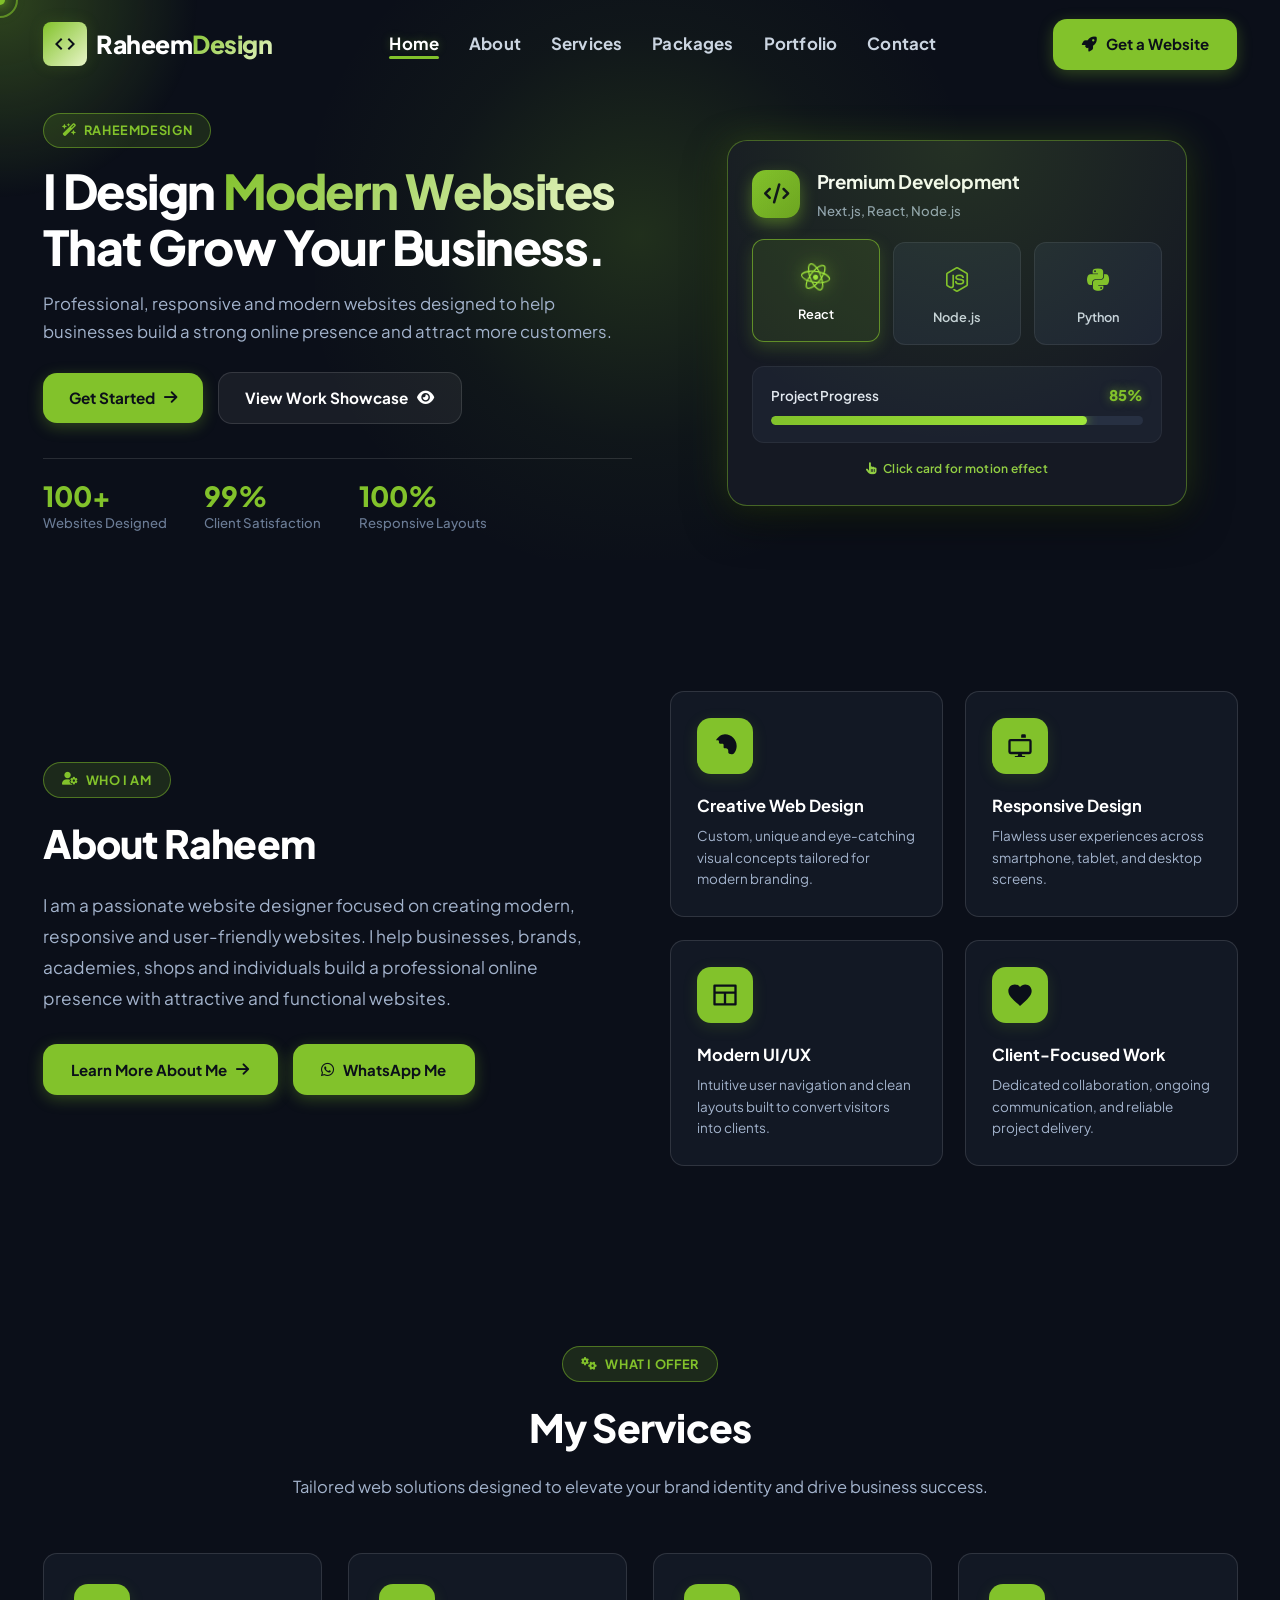
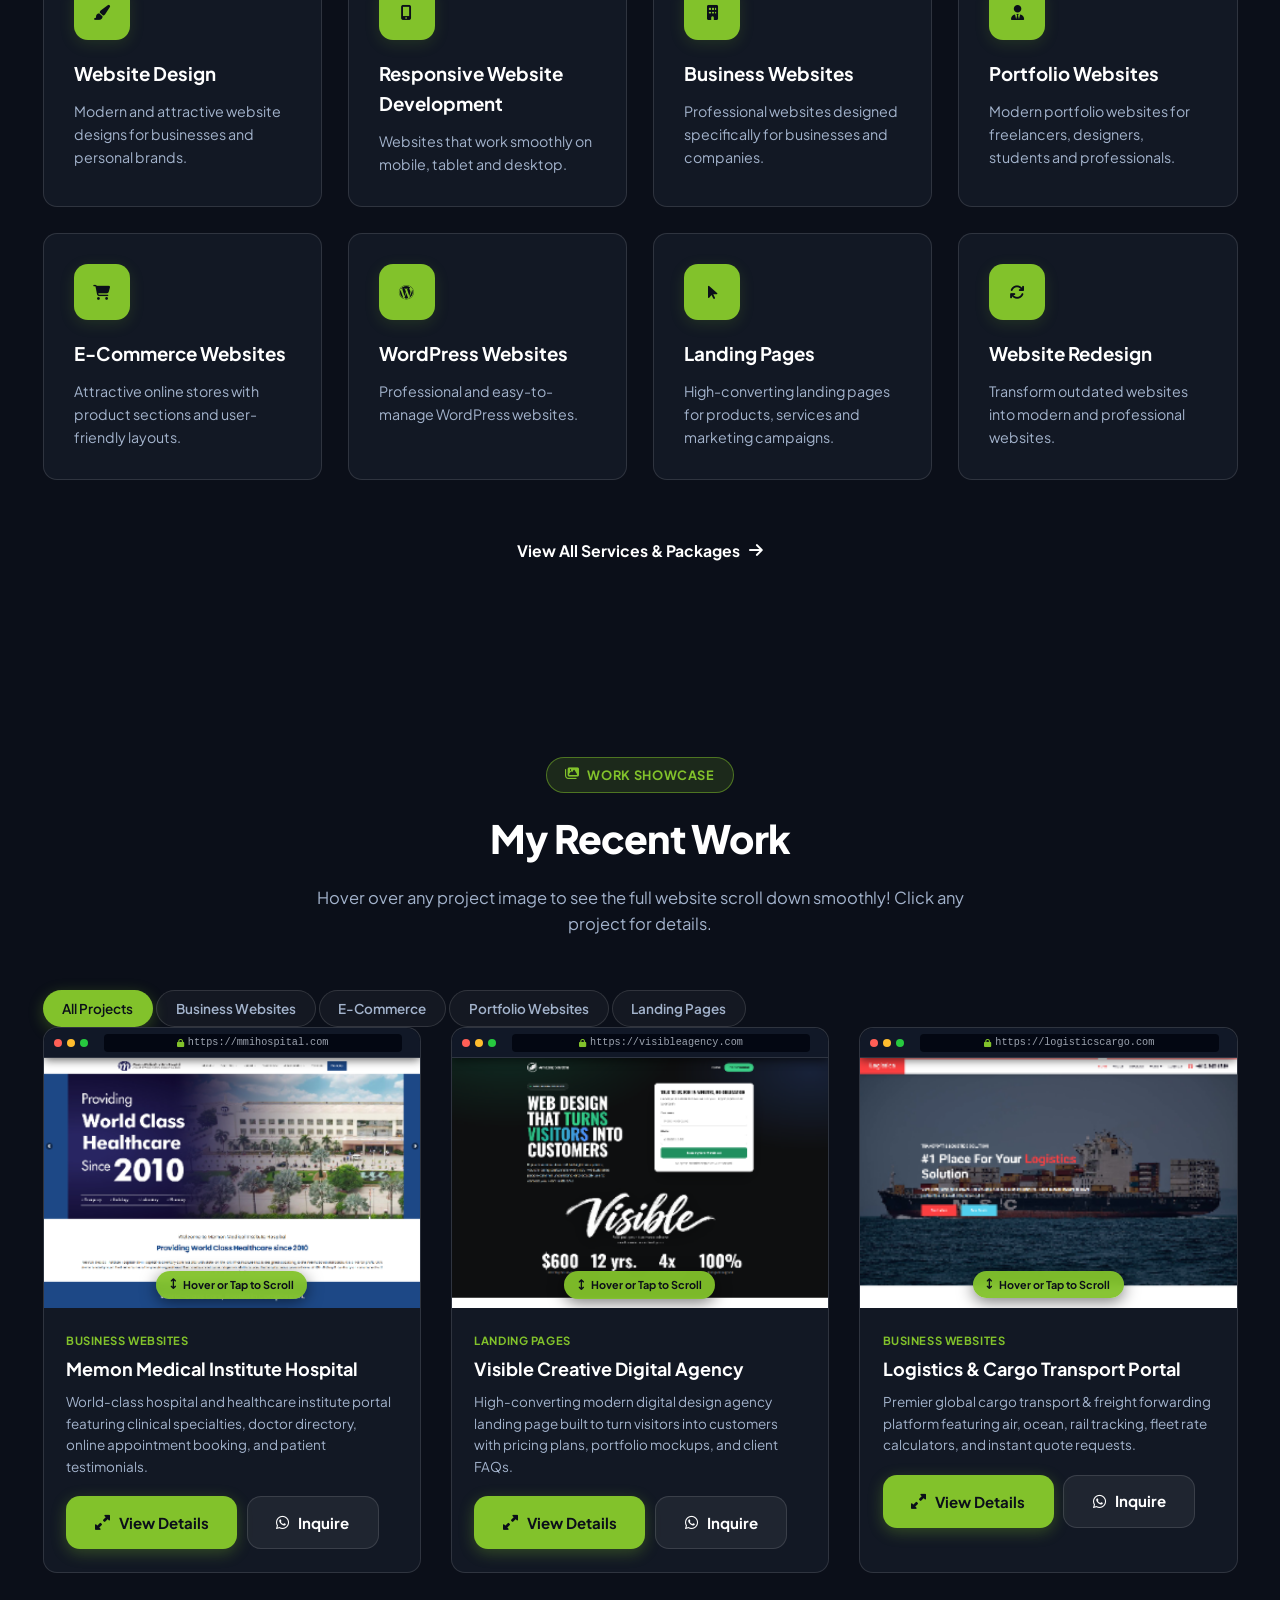
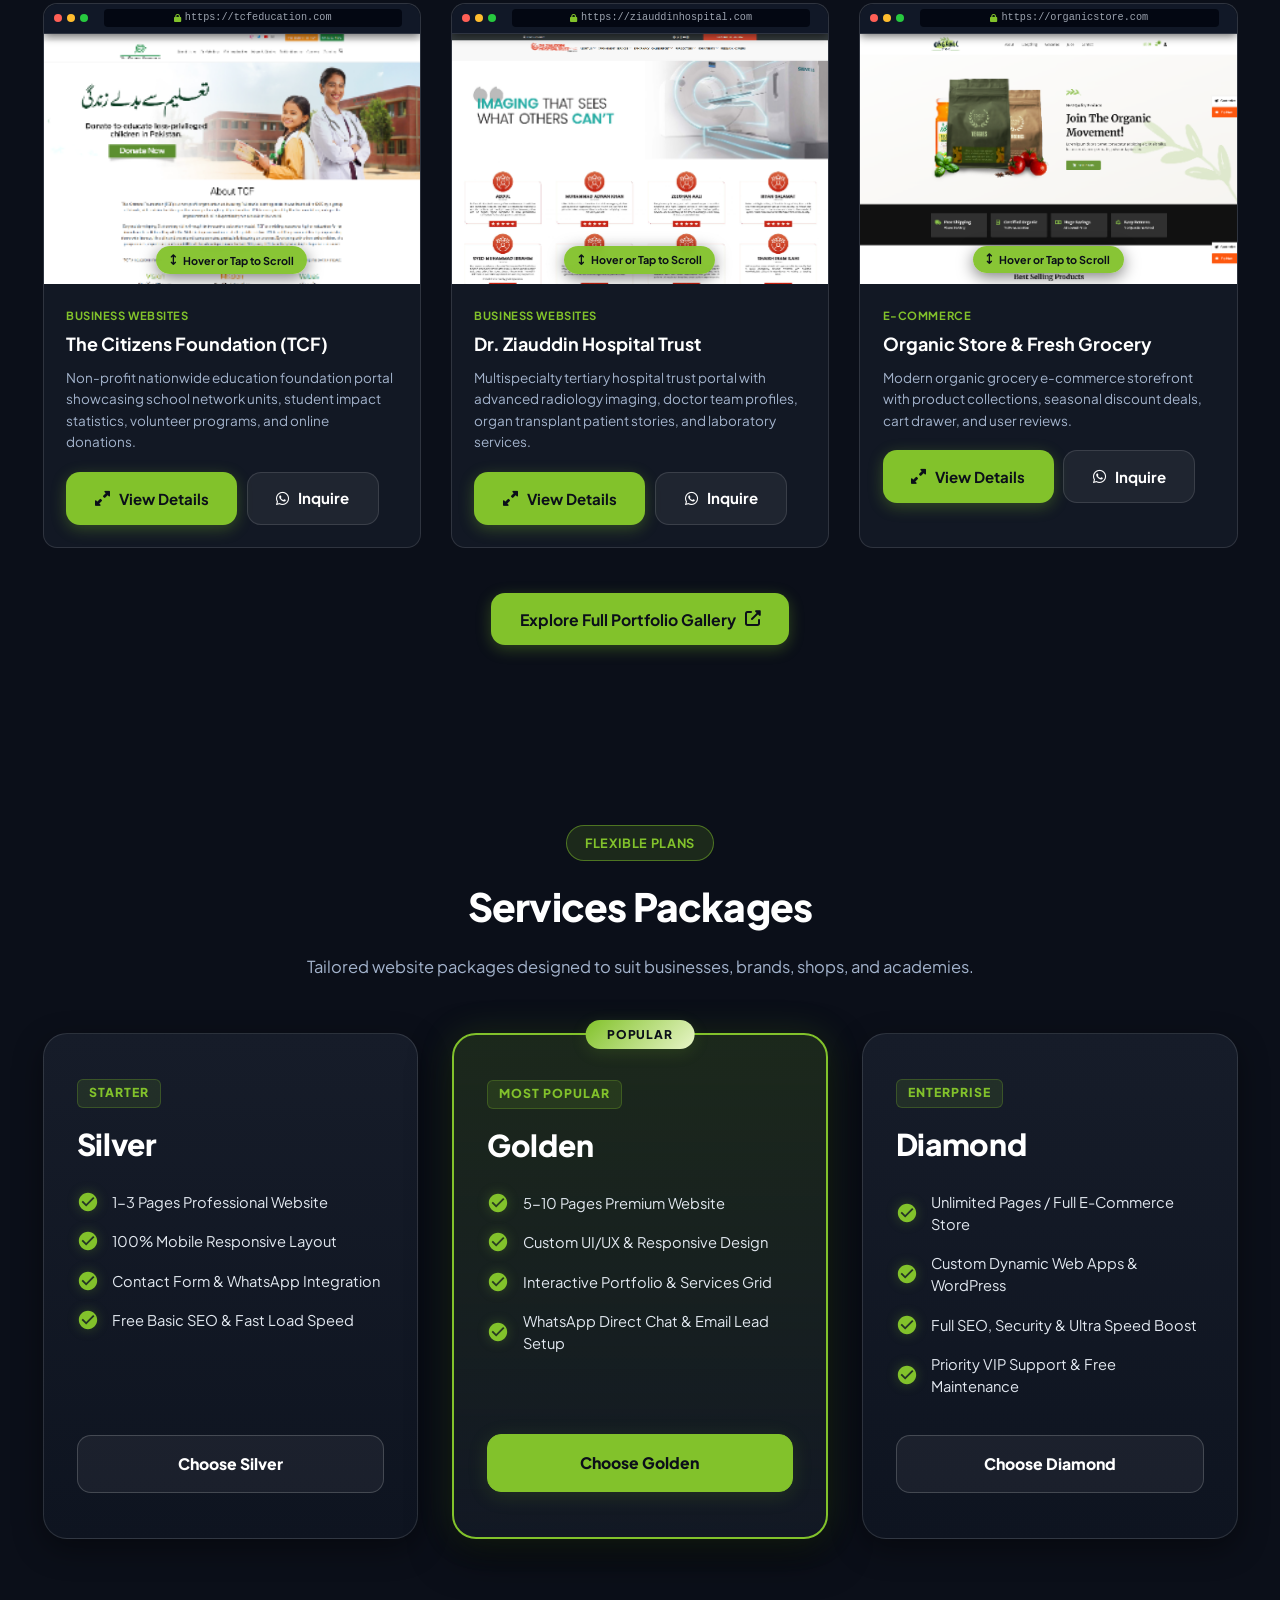
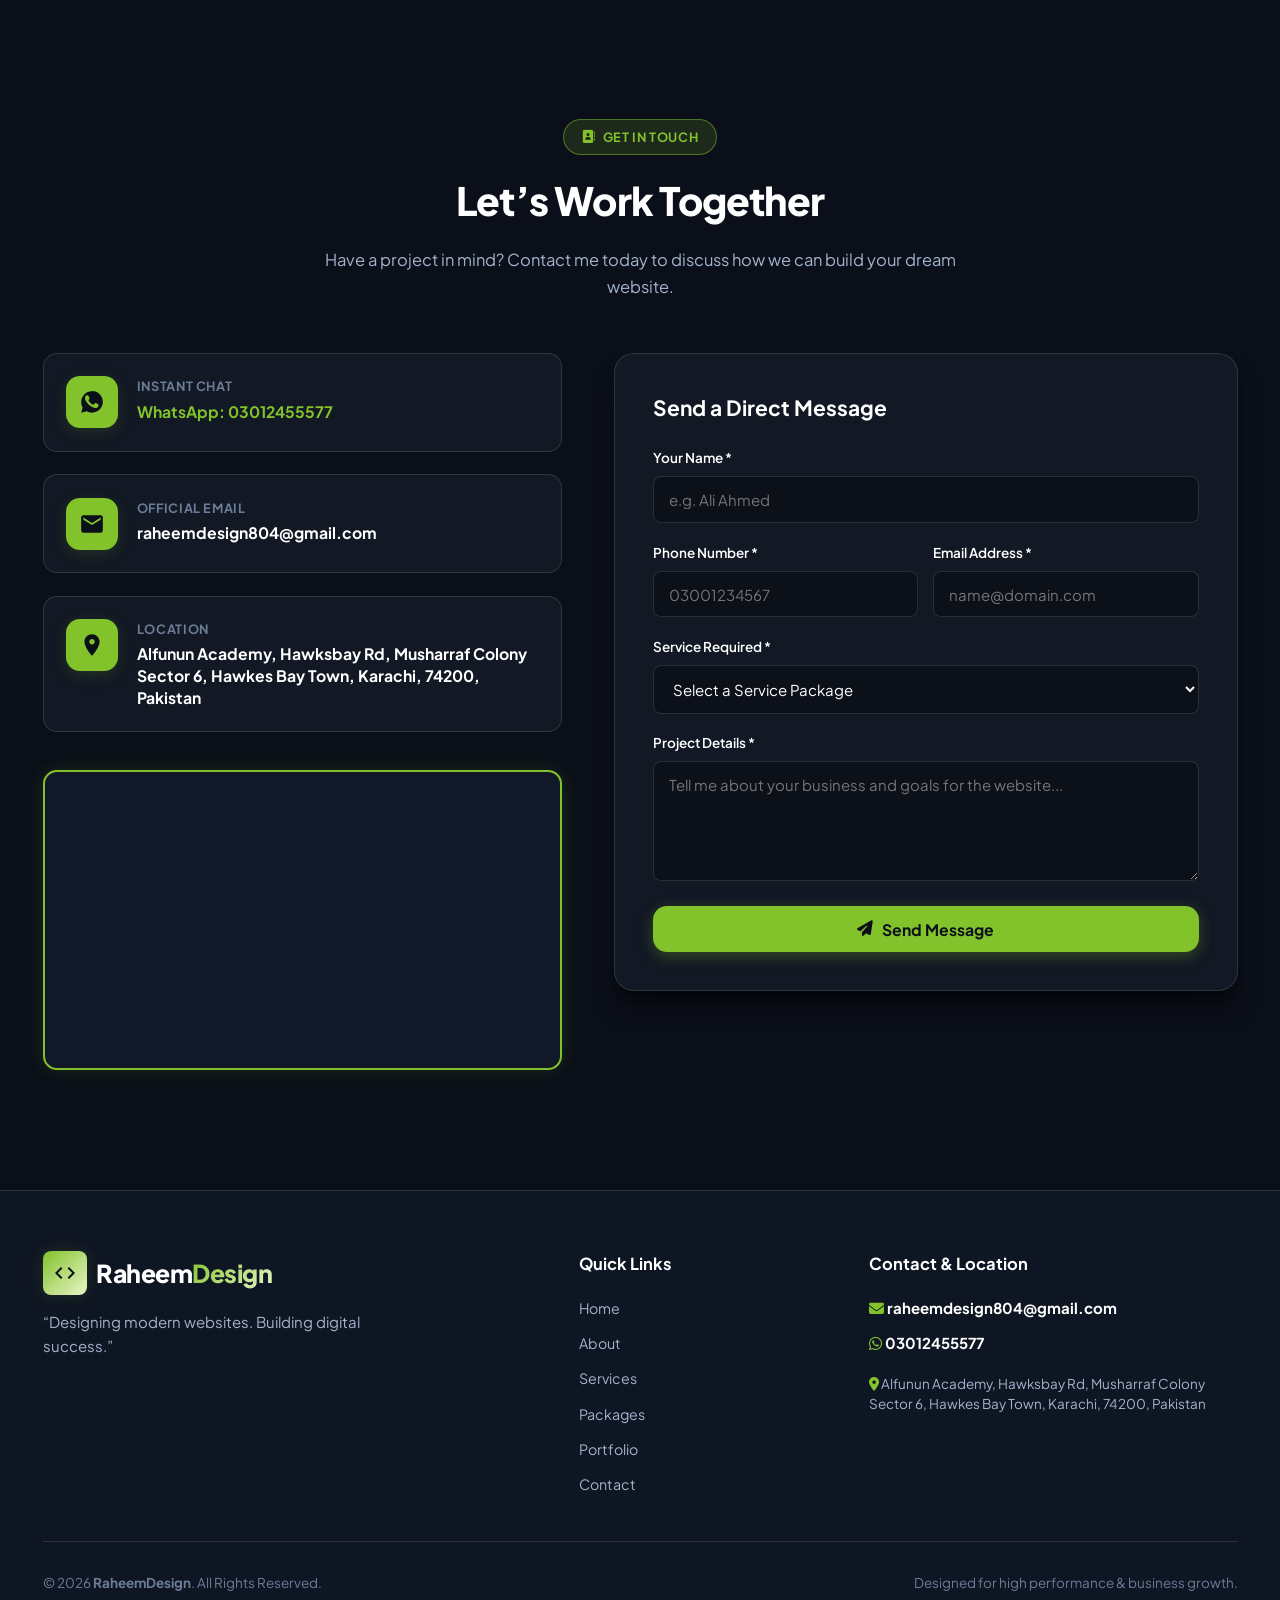
==== commit 8309ee92: "Remove 3 old demo websites from portfolio & enhance Services Packages design" ====
--- a/index.html
+++ b/index.html
@@ -866,28 +866,34 @@
 }
 
 .pricing-card {
-  background: var(--bg-card);
-  border: 1px solid var(--border-color);
-  border-radius: var(--radius-lg);
+  background: linear-gradient(180deg, #161c29 0%, #0e1420 100%);
+  border: 1px solid rgba(255, 255, 255, 0.12);
+  border-radius: 24px;
   padding: 3rem 2.2rem;
-  min-height: 420px;
+  min-height: 440px;
   display: flex;
   flex-direction: column;
   justify-content: space-between;
   position: relative;
-  transition: var(--transition);
+  transition: all 0.4s cubic-bezier(0.4, 0, 0.2, 1);
+  box-shadow: 0 10px 30px rgba(0, 0, 0, 0.4);
 }
 
 .pricing-card:hover {
   transform: translateY(-8px);
-  border-color: rgba(130, 194, 43, 0.5);
-  box-shadow: var(--shadow-lg), var(--shadow-glow);
+  border-color: rgba(130, 194, 43, 0.6);
+  box-shadow: 0 20px 40px rgba(0, 0, 0, 0.6), 0 0 35px rgba(130, 194, 43, 0.35);
 }
 
 .pricing-card.popular {
   border: 2px solid var(--primary);
-  box-shadow: var(--shadow-glow);
-  background: linear-gradient(180deg, var(--primary-glow) 0%, rgba(18, 24, 36, 1) 100%);
+  box-shadow: 0 0 35px var(--accent-glow), 0 15px 40px rgba(0, 0, 0, 0.6);
+  background: linear-gradient(180deg, rgba(130, 194, 43, 0.14) 0%, rgba(18, 24, 36, 0.98) 100%);
+  transform: scale(1.02);
+}
+
+.pricing-card.popular:hover {
+  transform: scale(1.02) translateY(-8px);
 }
 
 .popular-badge {
@@ -895,63 +901,70 @@
   top: -15px;
   left: 50%;
   transform: translateX(-50%);
-  background: var(--primary);
+  background: var(--gradient-accent);
   color: #0b0f19;
   font-size: 0.8rem;
   font-weight: 800;
-  padding: 0.3rem 1.2rem;
+  padding: 0.35rem 1.4rem;
   border-radius: var(--radius-full);
-  letter-spacing: 0.06em;
+  letter-spacing: 0.08em;
   text-transform: uppercase;
-  box-shadow: 0 4px 12px var(--accent-glow);
+  box-shadow: 0 4px 16px var(--accent-glow);
 }
 
 .pricing-tag {
-  font-size: 0.8rem;
-  font-weight: 700;
+  font-size: 0.82rem;
+  font-weight: 800;
   color: var(--primary);
   text-transform: uppercase;
-  letter-spacing: 0.06em;
-  margin-bottom: 0.75rem;
+  letter-spacing: 0.08em;
+  margin-bottom: 0.85rem;
+  display: inline-block;
+  padding: 0.25rem 0.75rem;
+  background: rgba(130, 194, 43, 0.12);
+  border-radius: 6px;
+  border: 1px solid rgba(130, 194, 43, 0.25);
 }
 
 .pricing-title {
-  font-size: 1.75rem;
+  font-size: 2rem;
   font-weight: 800;
   color: var(--text-main);
   margin-bottom: 1.5rem;
+  letter-spacing: -0.01em;
 }
 
 .pricing-features {
   list-style: none;
   display: flex;
   flex-direction: column;
-  gap: 1.1rem;
+  gap: 1.15rem;
   margin-bottom: 2.5rem;
 }
 
 .pricing-features li {
-  font-size: 1rem;
-  color: var(--text-main);
-  display: flex;
-  align-items: center;
-  gap: 0.85rem;
+  font-size: 0.98rem;
+  color: #e2e8f0;
+  display: flex;
+  align-items: center;
+  gap: 0.9rem;
   line-height: 1.5;
 }
 
 .pricing-features li svg {
-  width: 20px;
-  height: 20px;
+  width: 22px;
+  height: 22px;
   fill: var(--primary);
   flex-shrink: 0;
+  filter: drop-shadow(0 0 6px var(--primary-glow));
 }
 
 .btn-enroll {
   width: 100%;
-  padding: 1rem 1.8rem;
+  padding: 1.05rem 1.8rem;
   border-radius: var(--radius-md);
   font-size: 1.05rem;
-  font-weight: 700;
+  font-weight: 800;
   text-align: center;
   cursor: pointer;
   transition: var(--transition);
@@ -959,30 +972,35 @@
   align-items: center;
   justify-content: center;
   gap: 0.5rem;
+  text-decoration: none;
 }
 
 .btn-enroll.btn-outline {
   background: rgba(255, 255, 255, 0.05);
   color: var(--text-main);
-  border: 1px solid var(--border-color);
+  border: 1.5px solid rgba(255, 255, 255, 0.18);
 }
 
 .btn-enroll.btn-outline:hover {
-  background: rgba(255, 255, 255, 0.12);
+  background: rgba(130, 194, 43, 0.15);
   border-color: var(--primary);
   color: var(--primary);
+  box-shadow: 0 0 20px var(--accent-glow);
+  transform: translateY(-2px);
 }
 
 .btn-enroll.btn-fill {
   background: var(--primary);
   color: #0b0f19;
-  box-shadow: 0 4px 15px var(--accent-glow);
+  border: 1.5px solid var(--primary);
+  box-shadow: 0 4px 20px var(--accent-glow);
 }
 
 .btn-enroll.btn-fill:hover {
-  filter: brightness(0.9);
-  box-shadow: 0 8px 25px var(--accent-glow);
+  background: var(--primary-hover);
+  box-shadow: 0 8px 30px var(--accent-glow);
   transform: translateY(-2px);
+}
 }
 
 /* Portfolio Section */
@@ -2540,34 +2558,6 @@
     },
     {
       id: 6,
-      title: "MFIT Gym & Fitness Club",
-      category: "Landing Pages",
-      imgUrl: "images/portfolio/mfit-gym.png",
-      cleanSlug: "mfitgym",
-      desc: "High-impact fitness club landing page featuring workout programs, video tours, wellness solutions, and interactive membership packages.",
-      features: [
-        "Workout & Fitness Programs",
-        "Interactive Membership Packages",
-        "Trainer & Facility Showcase",
-        "Mobile Responsive & Fast Load"
-      ]
-    },
-    {
-      id: 7,
-      title: "Makeen Tailors & Textile",
-      category: "Business Websites",
-      imgUrl: "images/portfolio/makeen-tailors.png",
-      cleanSlug: "makeentailors",
-      desc: "Luxury bespoke tailoring & textile brand website with suiting gallery, fabric catalog, 5-step tailoring process, and booking.",
-      features: [
-        "Bespoke Suiting Gallery",
-        "Textile & Fabric Catalog",
-        "Tailoring Process Guide",
-        "WhatsApp Direct Appointment"
-      ]
-    },
-    {
-      id: 8,
       title: "Organic Store & Fresh Grocery",
       category: "E-Commerce",
       imgUrl: "images/portfolio/organic-store.png",
@@ -2578,20 +2568,6 @@
         "Daily Deals & Discounts",
         "Customer Reviews Section",
         "Seamless Mobile Shopping"
-      ]
-    },
-    {
-      id: 9,
-      title: "Web Designer Portfolio Site",
-      category: "Portfolio Websites",
-      imgUrl: "images/portfolio/designer-portfolio.png",
-      cleanSlug: "webdesignerportfolio",
-      desc: "Sleek dark-themed web designer personal portfolio featuring services, skills, tools, portfolio gallery, pricing table, FAQs, and blog.",
-      features: [
-        "Dark Green Professional Theme",
-        "Services & Tools Showcase",
-        "Portfolio Gallery & Pricing",
-        "Blog & FAQ Sections"
       ]
     }
   ],
@@ -2660,17 +2636,20 @@
     }
 
     // Sync projects to new real portfolio projects if old defaults or outdated set is found
-    const hasOldProjects = !parsed.projects || parsed.projects.length < DEFAULT_CMS_DATA.projects.length || parsed.projects.some(p => p.title && (p.title.includes('Apex Global') || p.title.includes('Nova Luxe') || p.title.includes('Alfunun Academy Learning') || p.title.includes('Vanguard Freelance')));
+    const hasRemovedProjects = parsed.projects && parsed.projects.some(p => p.title && (
+      p.title.includes('Makeen') || 
+      p.title.includes('MFIT') || 
+      p.title.includes('Designer Portfolio') ||
+      p.title.includes('Web Designer Portfolio') ||
+      p.title.includes('Tariq Traders') || 
+      p.title.includes('Natalie Watson')
+    ));
+    const hasOldProjects = !parsed.projects || parsed.projects.length === 0 || hasRemovedProjects || parsed.projects.some(p => p.title && (p.title.includes('Apex Global') || p.title.includes('Nova Luxe') || p.title.includes('Alfunun Academy Learning') || p.title.includes('Vanguard Freelance')));
     if (hasOldProjects) {
       parsed.projects = DEFAULT_CMS_DATA.projects;
       saveCMSData(parsed);
     } else if (parsed.projects && Array.isArray(parsed.projects)) {
       let updated = false;
-      // Remove Tariq Traders or Natalie Watson if present
-      if (parsed.projects.some(p => p.title && (p.title.includes('Tariq Traders') || p.title.includes('Natalie Watson')))) {
-        parsed.projects = parsed.projects.filter(p => !p.title || (!p.title.includes('Tariq Traders') && !p.title.includes('Natalie Watson')));
-        updated = true;
-      }
       parsed.projects = parsed.projects.map(p => {
         const def = DEFAULT_CMS_DATA.projects.find(d => d.id === p.id);
         if (def && (p.imgUrl !== def.imgUrl || !p.cleanSlug || p.title !== def.title)) {
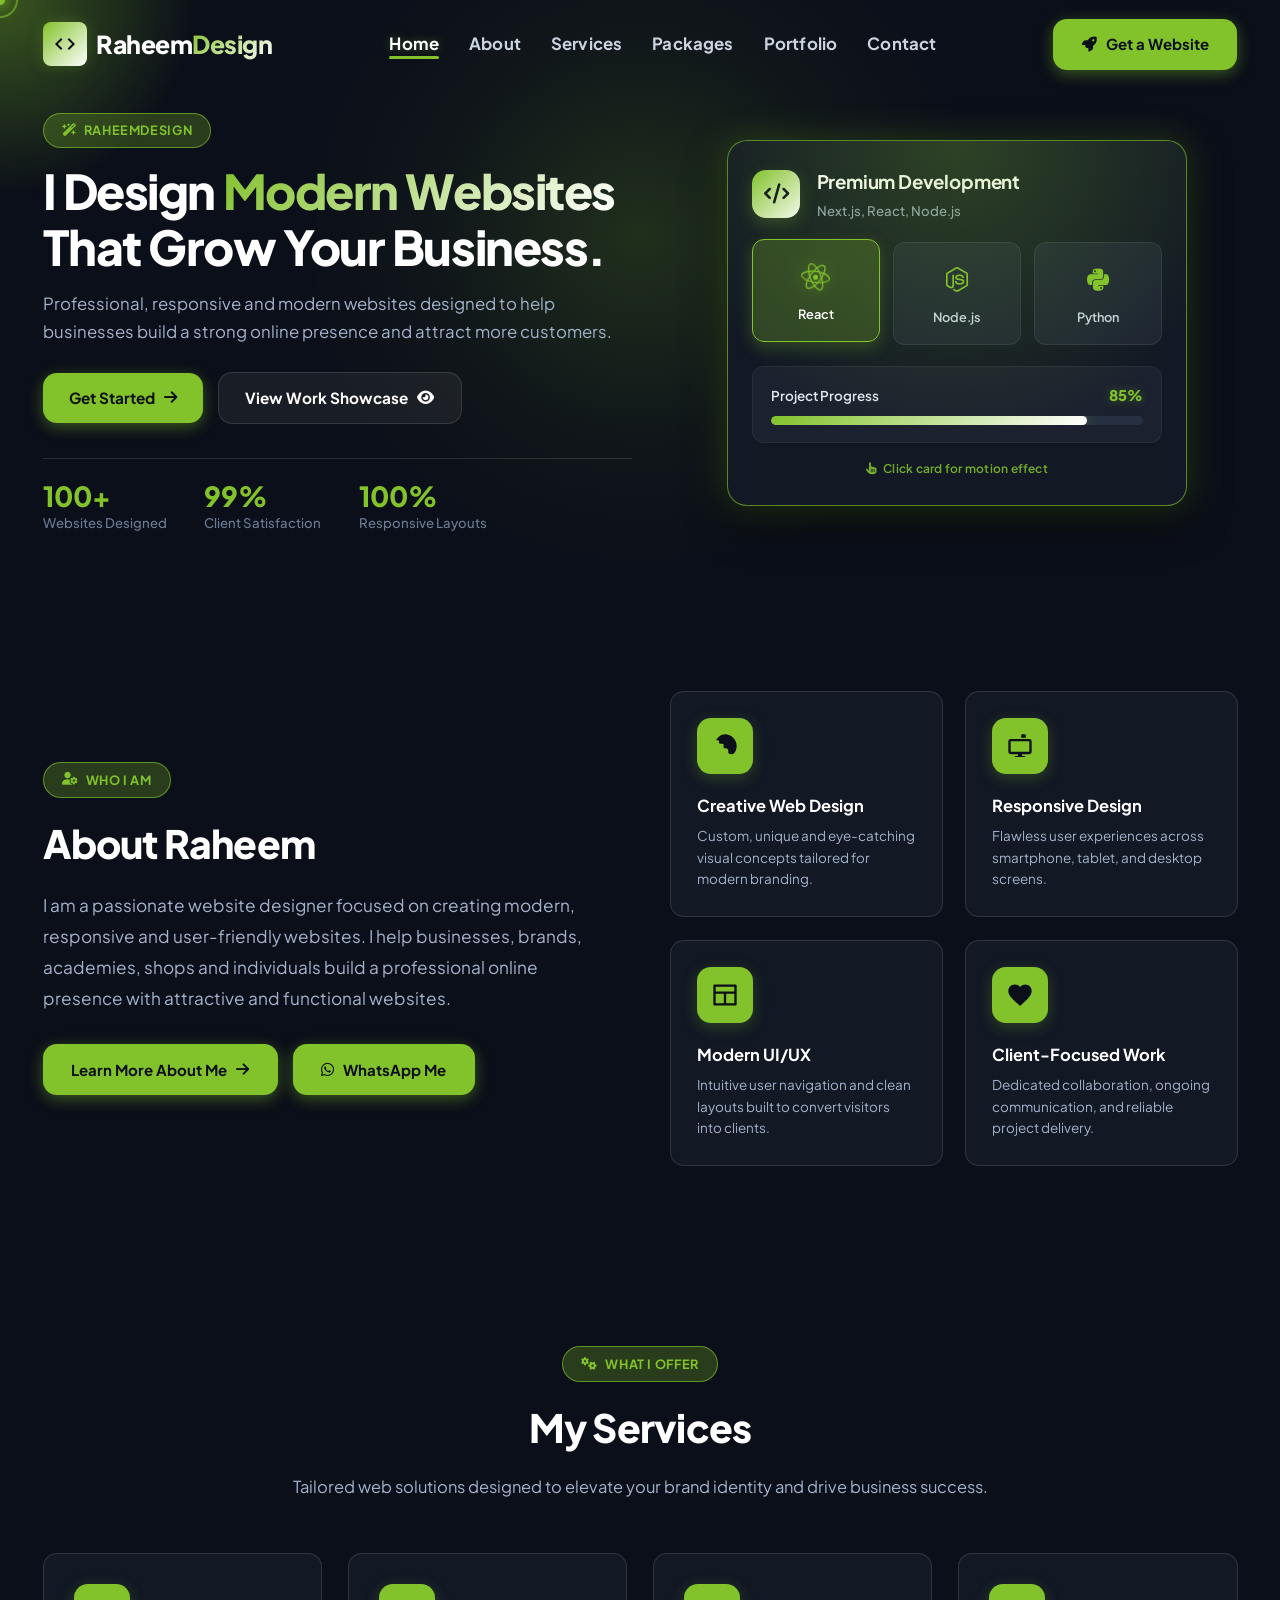
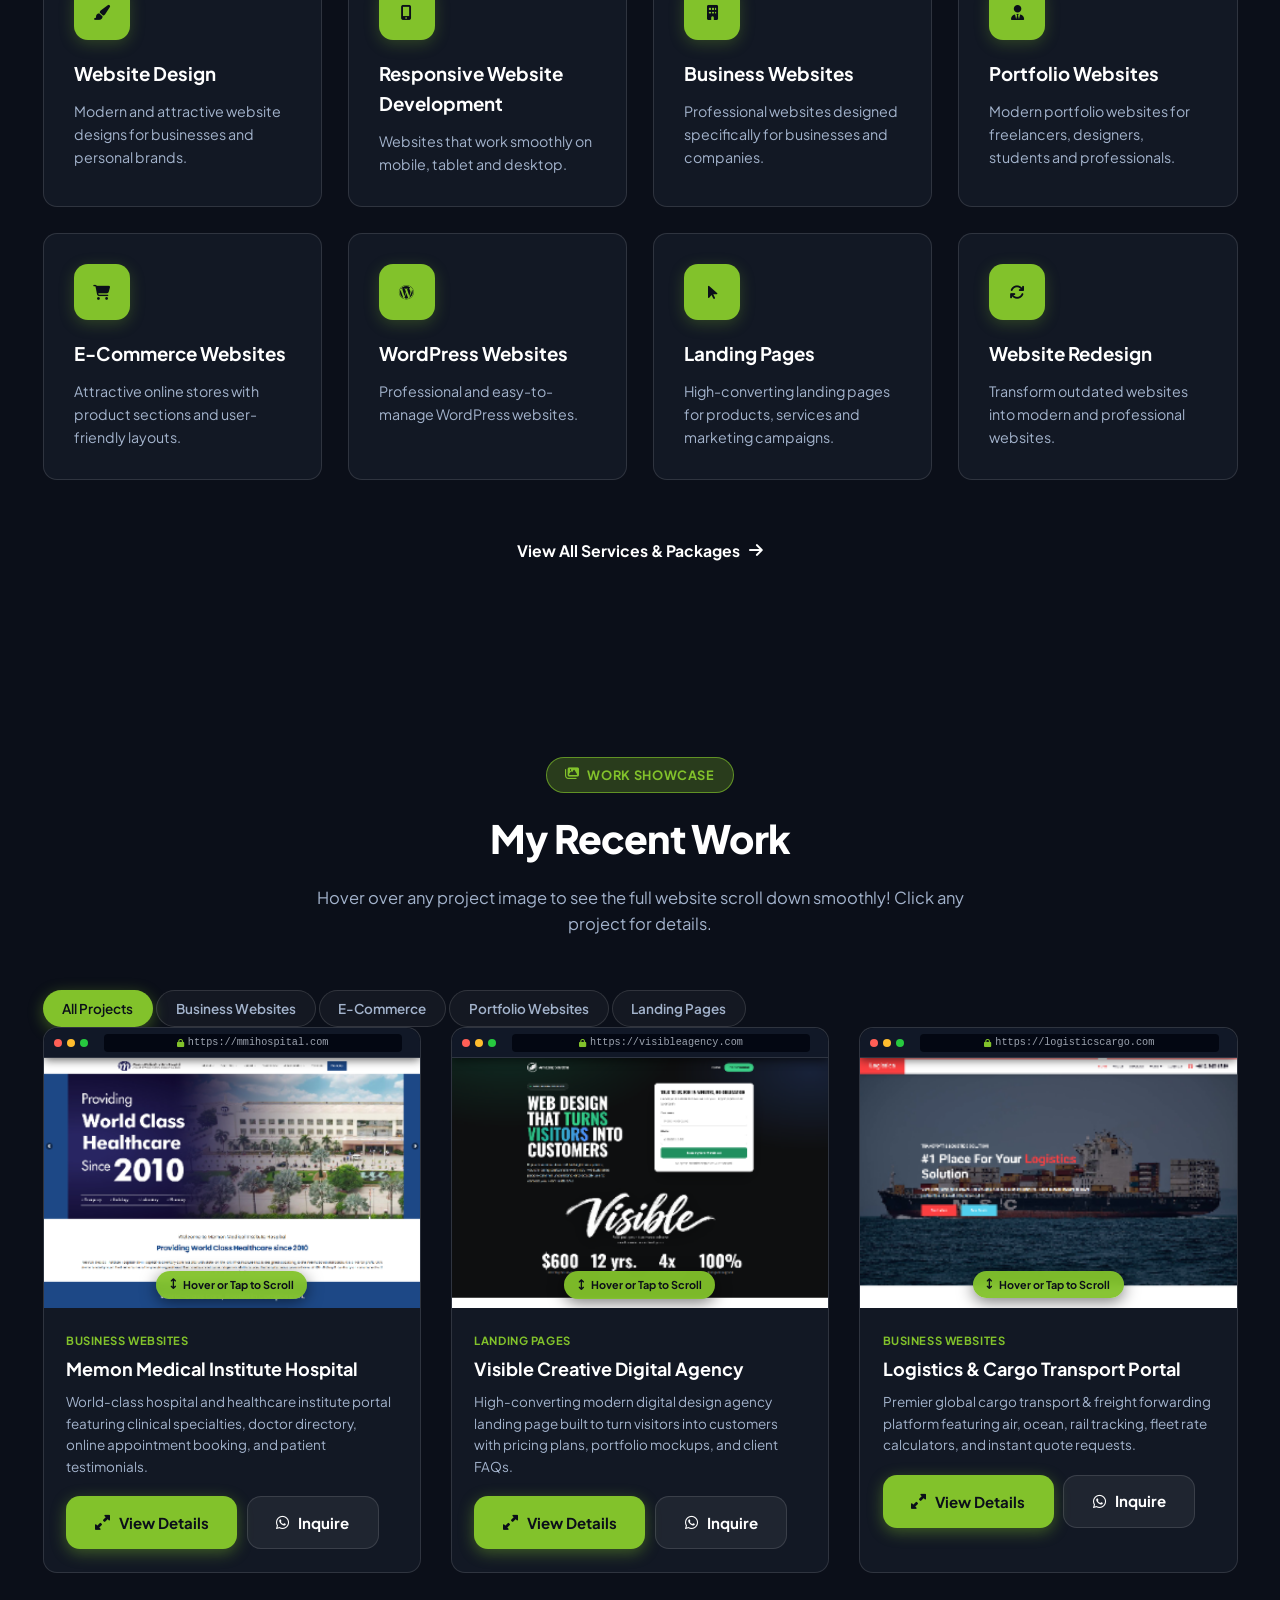
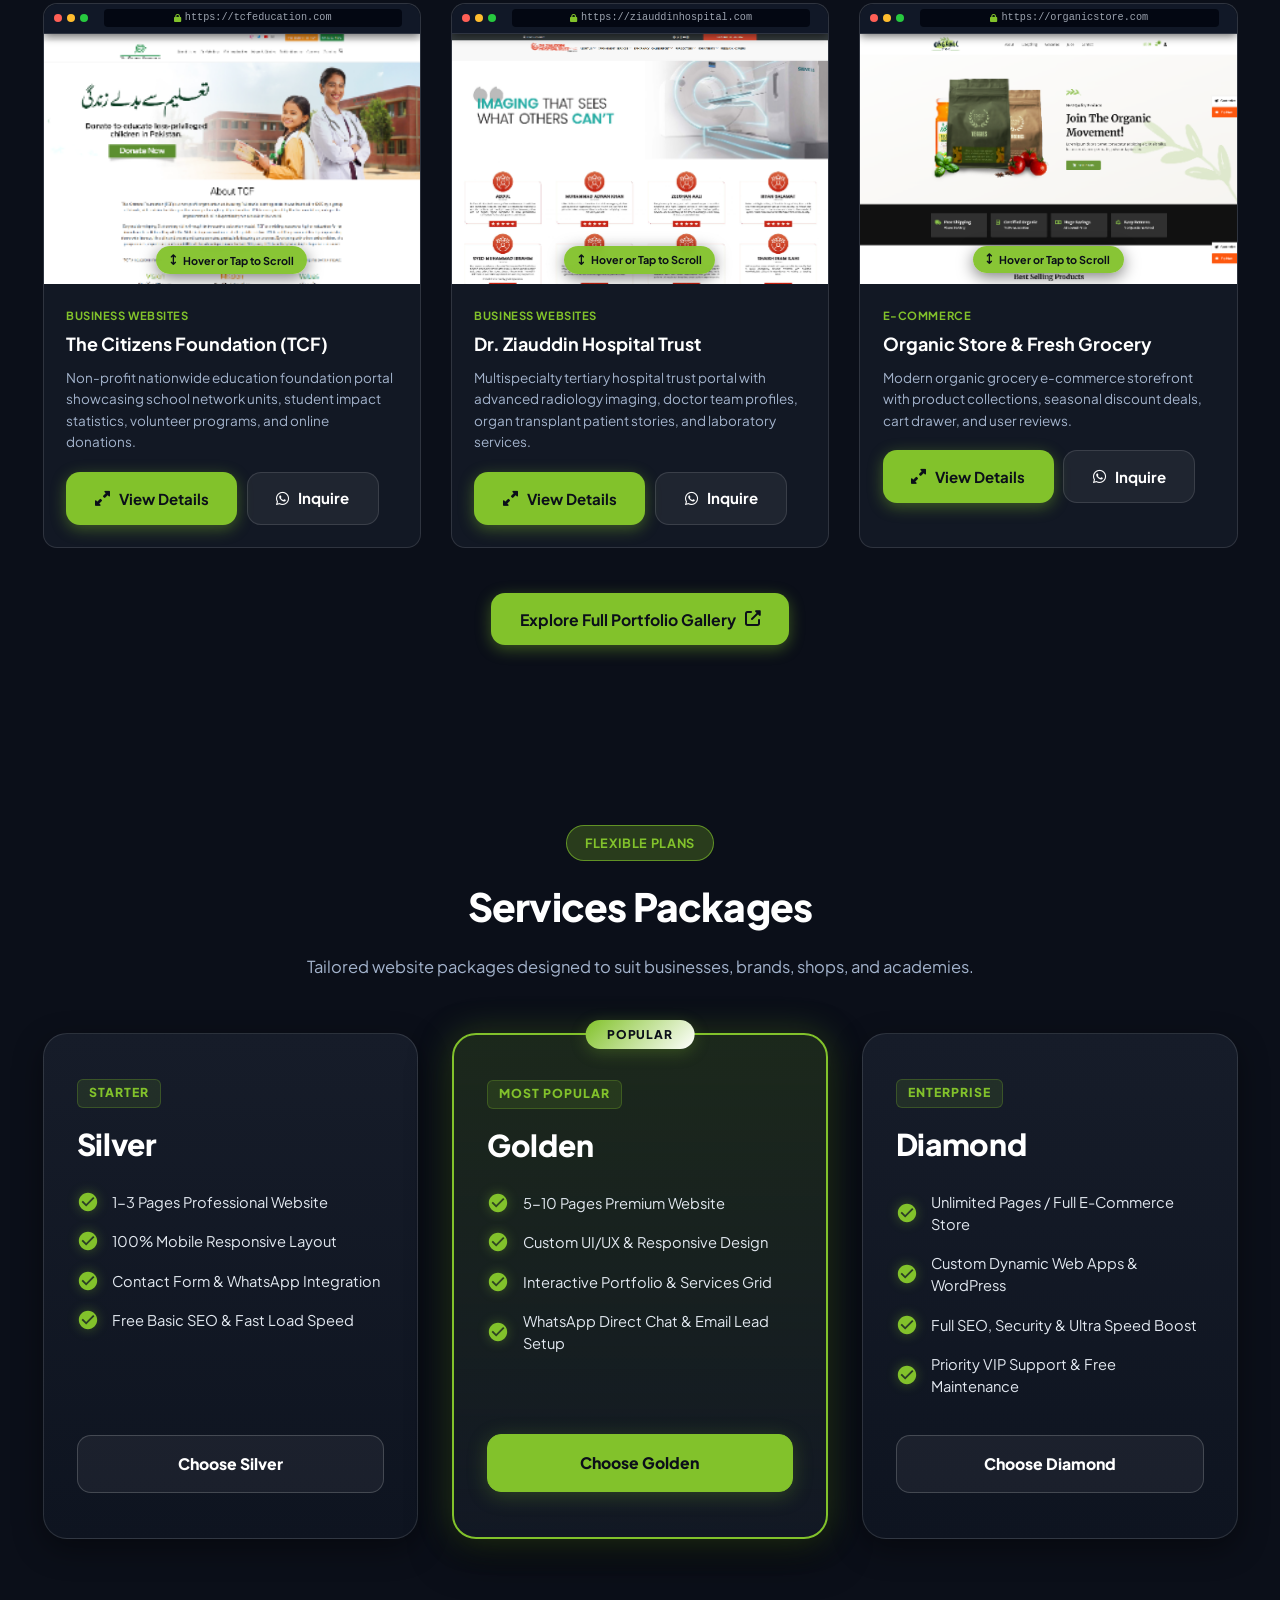
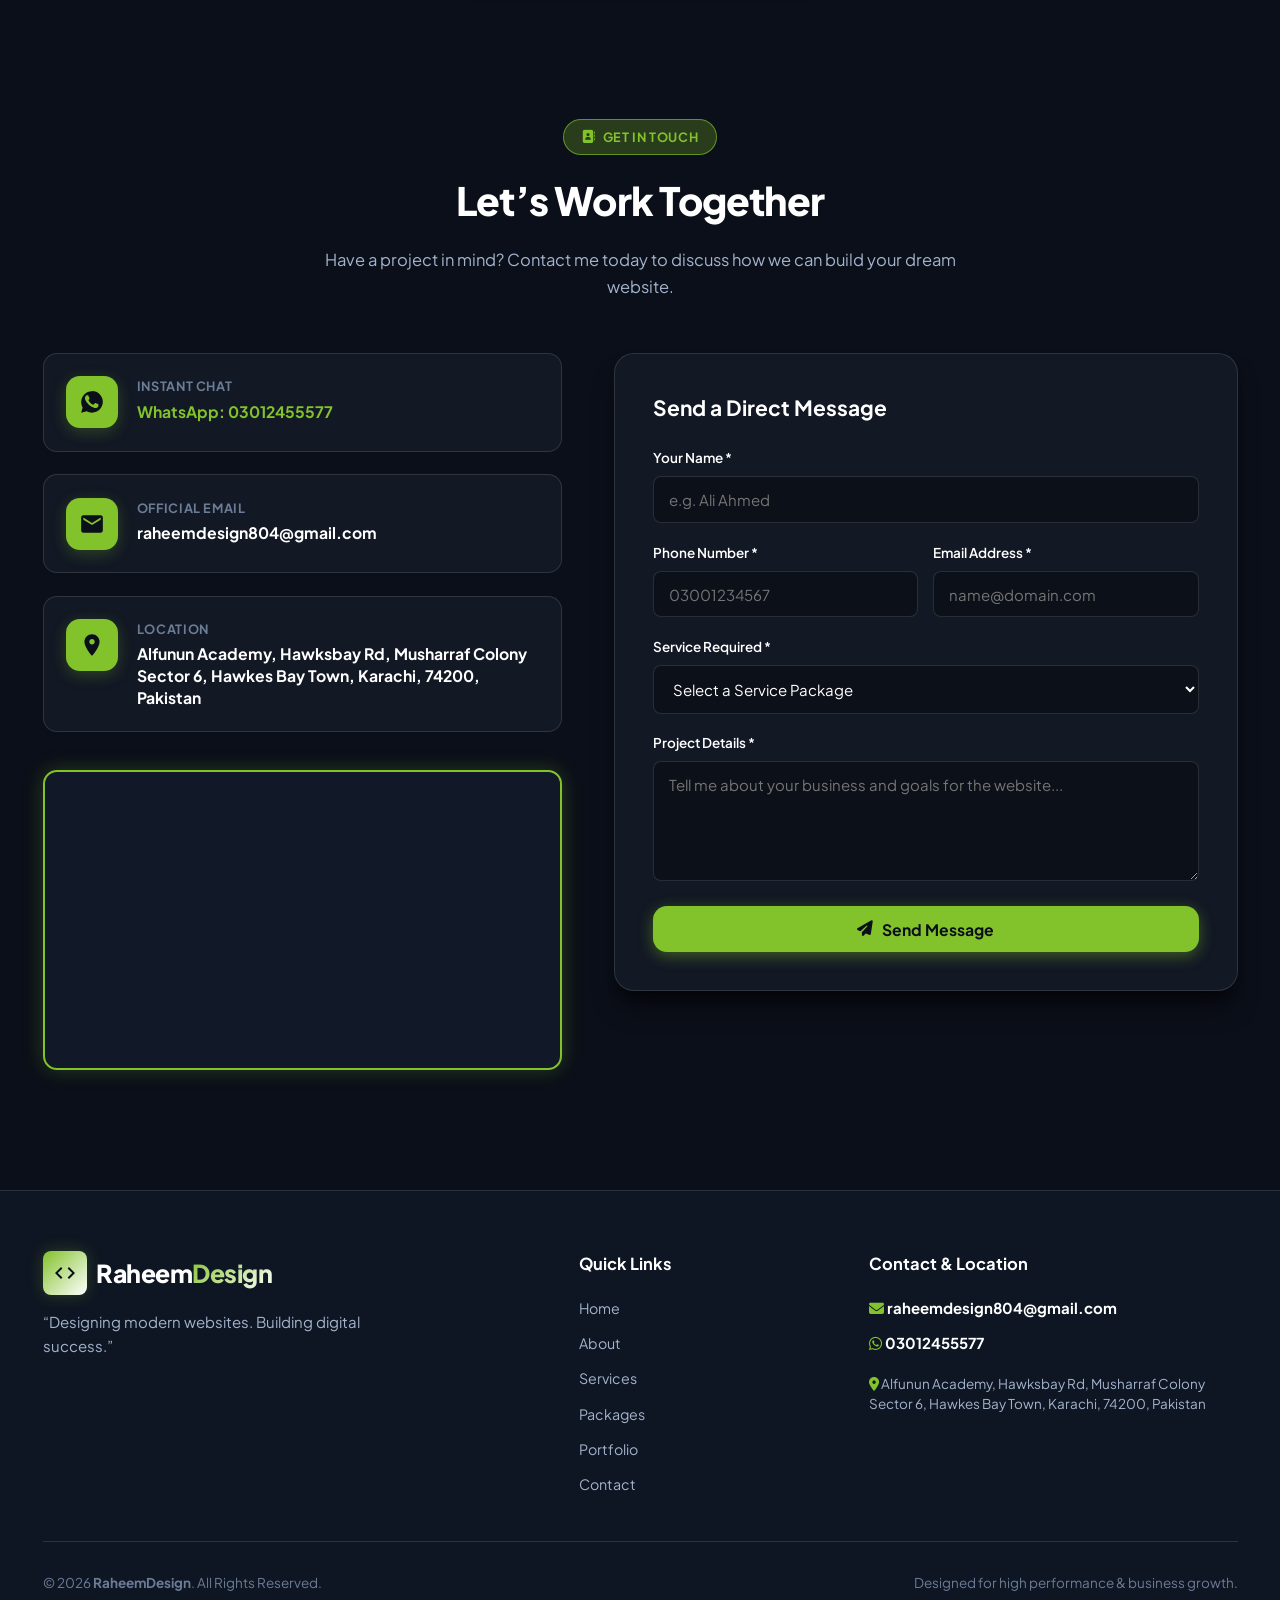
==== commit 7354062c: "Fix full theme color synchronization on interactive card & complete mobile responsiveness" ====
--- a/index.html
+++ b/index.html
@@ -496,32 +496,32 @@
 }
 
 .dev-card-interactive {
-  background: #151923;
-  border: 1.5px solid rgba(130, 194, 43, 0.45);
-  box-shadow: 0 0 35px rgba(130, 194, 43, 0.22), 0 15px 40px rgba(0, 0, 0, 0.6);
+  background: var(--bg-card);
+  border: 1.5px solid var(--border-hover);
+  box-shadow: 0 0 35px var(--accent-glow), 0 15px 40px rgba(0, 0, 0, 0.6);
   border-radius: 20px;
-  padding: 1.75rem 1.6rem; /* Standard landscape padding matching Image 2 */
-  max-width: 460px; /* Wide landscape proportion like Image 2 */
+  padding: 1.75rem 1.6rem;
+  max-width: 460px;
   margin: 0 auto;
   position: relative;
   cursor: pointer;
   user-select: none;
   transition: transform 0.4s cubic-bezier(0.175, 0.885, 0.32, 1.275), box-shadow 0.4s ease, border-color 0.4s ease;
   overflow: hidden;
-  animation: autoFloatingCard 4.5s ease-in-out infinite; /* Continuous auto-motion without needing mouse */
+  animation: autoFloatingCard 4.5s ease-in-out infinite;
 }
 
 /* Continuous Auto Floating Motion */
 @keyframes autoFloatingCard {
   0%, 100% {
     transform: translateY(0px) rotate(0deg);
-    box-shadow: 0 0 32px rgba(130, 194, 43, 0.22), 0 15px 40px rgba(0, 0, 0, 0.6);
-    border-color: rgba(130, 194, 43, 0.45);
+    box-shadow: 0 0 32px var(--accent-glow), 0 15px 40px rgba(0, 0, 0, 0.6);
+    border-color: var(--border-hover);
   }
   50% {
     transform: translateY(-10px) rotate(0.6deg);
-    box-shadow: 0 0 48px rgba(130, 194, 43, 0.48), 0 22px 48px rgba(0, 0, 0, 0.75);
-    border-color: rgba(130, 194, 43, 0.75);
+    box-shadow: 0 0 48px var(--primary-glow), 0 22px 48px rgba(0, 0, 0, 0.75);
+    border-color: var(--primary);
   }
 }
 
@@ -529,21 +529,21 @@
   content: '';
   position: absolute;
   top: 0; left: 0; right: 0; bottom: 0;
-  background: radial-gradient(circle at 50% 0%, rgba(130, 194, 43, 0.14), transparent 70%);
+  background: radial-gradient(circle at 50% 0%, var(--accent-glow), transparent 70%);
   pointer-events: none;
 }
 
 .dev-card-interactive:hover {
   transform: translateY(-6px) scale(1.015);
-  box-shadow: 0 0 50px rgba(130, 194, 43, 0.5), 0 20px 45px rgba(0, 0, 0, 0.75);
-  border-color: rgba(130, 194, 43, 0.85);
+  box-shadow: 0 0 50px var(--primary-glow), 0 20px 45px rgba(0, 0, 0, 0.75);
+  border-color: var(--primary);
 }
 
 /* Mouse Click Motion Animation Override */
 .dev-card-interactive.card-click-motion {
   animation: cardMotionSpring 0.65s cubic-bezier(0.175, 0.885, 0.32, 1.275);
   border-color: var(--primary);
-  box-shadow: 0 0 55px rgba(130, 194, 43, 0.7), 0 18px 45px rgba(0, 0, 0, 0.8);
+  box-shadow: 0 0 55px var(--shadow-glow), 0 18px 45px rgba(0, 0, 0, 0.8);
 }
 
 @keyframes cardMotionSpring {
@@ -565,13 +565,13 @@
   width: 48px;
   height: 48px;
   border-radius: 14px;
-  background: linear-gradient(135deg, #82C22B, #6ba320);
+  background: var(--gradient-accent);
   display: flex;
   align-items: center;
   justify-content: center;
   color: #0b0f19;
   font-size: 1.35rem;
-  box-shadow: 0 6px 16px rgba(130, 194, 43, 0.45);
+  box-shadow: 0 6px 16px var(--accent-glow);
   flex-shrink: 0;
   transition: transform 0.4s ease;
 }
@@ -630,10 +630,10 @@
 }
 
 .tech-item-box.active, .tech-item-box:hover {
-  border-color: rgba(130, 194, 43, 0.65);
-  background: rgba(130, 194, 43, 0.12);
+  border-color: var(--primary);
+  background: var(--accent-glow);
   transform: translateY(-3px);
-  box-shadow: 0 6px 16px rgba(130, 194, 43, 0.22);
+  box-shadow: 0 6px 16px var(--accent-glow);
 }
 
 .tech-item-box.active .tech-name, .tech-item-box:hover .tech-name {
@@ -642,8 +642,8 @@
 
 .tech-item-box.active .tech-icon {
   transform: scale(1.15) rotate(8deg);
-  color: #9fe63c;
-  filter: drop-shadow(0 0 8px rgba(130, 194, 43, 0.8));
+  color: var(--primary);
+  filter: drop-shadow(0 0 8px var(--primary-glow));
 }
 
 .dev-card-progress-section {
@@ -670,7 +670,7 @@
   font-size: 0.98rem;
   font-weight: 800;
   color: var(--primary);
-  text-shadow: 0 0 10px rgba(130, 194, 43, 0.6);
+  text-shadow: 0 0 10px var(--primary-glow);
   transition: all 0.3s ease;
 }
 
@@ -684,10 +684,10 @@
 
 .progress-fill {
   height: 100%;
-  background: linear-gradient(90deg, #82C22B, #9fe63c);
+  background: var(--gradient-accent);
   border-radius: 20px;
   transition: width 0.75s cubic-bezier(0.34, 1.56, 0.64, 1);
-  box-shadow: 0 0 12px rgba(130, 194, 43, 0.8);
+  box-shadow: 0 0 12px var(--primary-glow);
 }
 
 .click-hint-badge {
@@ -695,7 +695,7 @@
   text-align: center;
   font-size: 0.8rem;
   font-weight: 600;
-  color: #a4e848;
+  color: var(--primary);
   opacity: 0.88;
   letter-spacing: 0.02em;
   display: flex;
@@ -1795,6 +1795,9 @@
 }
 
 @media (max-width: 768px) {
+  #cursor-dot, #cursor-ring, #cursor-glow {
+    display: none !important;
+  }
   .nav-menu, .nav-actions .btn {
     display: none;
   }
@@ -1802,30 +1805,89 @@
     display: flex;
   }
   .hero {
-    padding-top: 8rem;
+    padding-top: 6.5rem;
+    padding-bottom: 2.5rem;
   }
   .hero-headline {
-    font-size: 2.2rem;
+    font-size: 2rem;
+    line-height: 1.25;
+  }
+  .hero-subtext {
+    font-size: 1rem;
+    margin-bottom: 1.5rem;
+  }
+  .hero-cta {
+    display: flex;
+    flex-direction: column;
+    width: 100%;
+    gap: 0.75rem;
+  }
+  .hero-cta .btn {
+    width: 100%;
+    text-align: center;
+    justify-content: center;
+  }
+  .hero-stats {
+    display: grid;
+    grid-template-columns: repeat(3, 1fr);
+    gap: 0.75rem;
+    padding-top: 1.2rem;
+    text-align: center;
+  }
+  .hero-stat-number {
+    font-size: 1.5rem;
+  }
+  .hero-stat-label {
+    font-size: 0.72rem;
+  }
+  .hero-visual {
+    width: 100%;
+    margin-top: 1.5rem;
+  }
+  .dev-card-interactive {
+    max-width: 100%;
+    padding: 1.25rem 1rem;
+    border-radius: 16px;
+  }
+  .dev-card-tech-grid {
+    gap: 0.5rem;
+  }
+  .tech-item-box {
+    padding: 0.75rem 0.25rem;
+  }
+  .tech-icon {
+    font-size: 1.35rem;
+  }
+  .tech-name {
+    font-size: 0.75rem;
   }
   .section-title {
-    font-size: 2rem;
-  }
-  .hero-stats {
-    flex-direction: column;
-    align-items: flex-start;
-    gap: 1rem;
+    font-size: 1.85rem;
+  }
+  .section-subtitle {
+    font-size: 0.95rem;
   }
   .footer-grid {
     grid-template-columns: 1fr;
+    gap: 2rem;
   }
   .portfolio-grid, .pricing-grid {
     grid-template-columns: 1fr;
+    gap: 1.5rem;
   }
   .portfolio-img-wrapper {
-    height: 240px;
+    height: 220px;
   }
   .portfolio-card {
     max-width: 100%;
+  }
+  .pricing-card {
+    padding: 2rem 1.5rem;
+    border-radius: 18px;
+    min-height: auto;
+  }
+  .container {
+    padding: 0 1.25rem;
   }
 }
 
@@ -2716,9 +2778,13 @@
   }
 
   // ═══════════════════════════════════════════════════
-  // MOUSE GLOW CURSOR EFFECT
+  // MOUSE GLOW CURSOR EFFECT (Desktop Only)
   // ═══════════════════════════════════════════════════
-  initMouseGlowEffect();
+  // Disable fake cursor on touch/mobile devices
+  const isTouchDevice = ('ontouchstart' in window) || (navigator.maxTouchPoints > 0) || window.innerWidth <= 768;
+  if (!isTouchDevice) {
+    initMouseGlowEffect();
+  }
 
   function initMouseGlowEffect() {
     // Create cursor glow orb
@@ -2827,21 +2893,25 @@
     root.style.setProperty('--primary', colorHex);
     root.style.setProperty('--primary-hover', colorHex);
     root.style.setProperty('--accent', colorHex);
-    root.style.setProperty('--gradient-accent', `linear-gradient(135deg, ${colorHex} 0%, #e8f5c8 100%)`);
-    root.style.setProperty('--accent-glow', hexToRgba(colorHex, 0.15));
-    root.style.setProperty('--primary-glow', hexToRgba(colorHex, 0.3));
-    root.style.setProperty('--shadow-glow', `0 0 25px ${hexToRgba(colorHex, 0.3)}`);
-    root.style.setProperty('--border-hover', hexToRgba(colorHex, 0.5));
-
-    // Also update cursor glow elements in real-time if they exist
+    root.style.setProperty('--gradient-accent', `linear-gradient(135deg, ${colorHex} 0%, #ffffff 100%)`);
+    root.style.setProperty('--accent-glow', hexToRgba(colorHex, 0.25));
+    root.style.setProperty('--primary-glow', hexToRgba(colorHex, 0.4));
+    root.style.setProperty('--shadow-glow', `0 0 30px ${hexToRgba(colorHex, 0.4)}`);
+    root.style.setProperty('--border-hover', hexToRgba(colorHex, 0.65));
+
+    // Also update cursor glow and dot in real-time
     const cursorDot = document.getElementById('cursor-dot');
     const cursorRing = document.getElementById('cursor-ring');
+    const cursorGlow = document.getElementById('cursor-glow');
     if (cursorDot) {
       cursorDot.style.background = colorHex;
-      cursorDot.style.boxShadow = `0 0 12px ${colorHex}, 0 0 25px ${hexToRgba(colorHex, 0.4)}`;
+      cursorDot.style.boxShadow = `0 0 12px ${colorHex}, 0 0 25px ${hexToRgba(colorHex, 0.5)}`;
     }
     if (cursorRing) {
       cursorRing.style.borderColor = colorHex;
+    }
+    if (cursorGlow) {
+      cursorGlow.style.background = `radial-gradient(circle, ${hexToRgba(colorHex, 0.35)} 0%, transparent 70%)`;
     }
   }
 
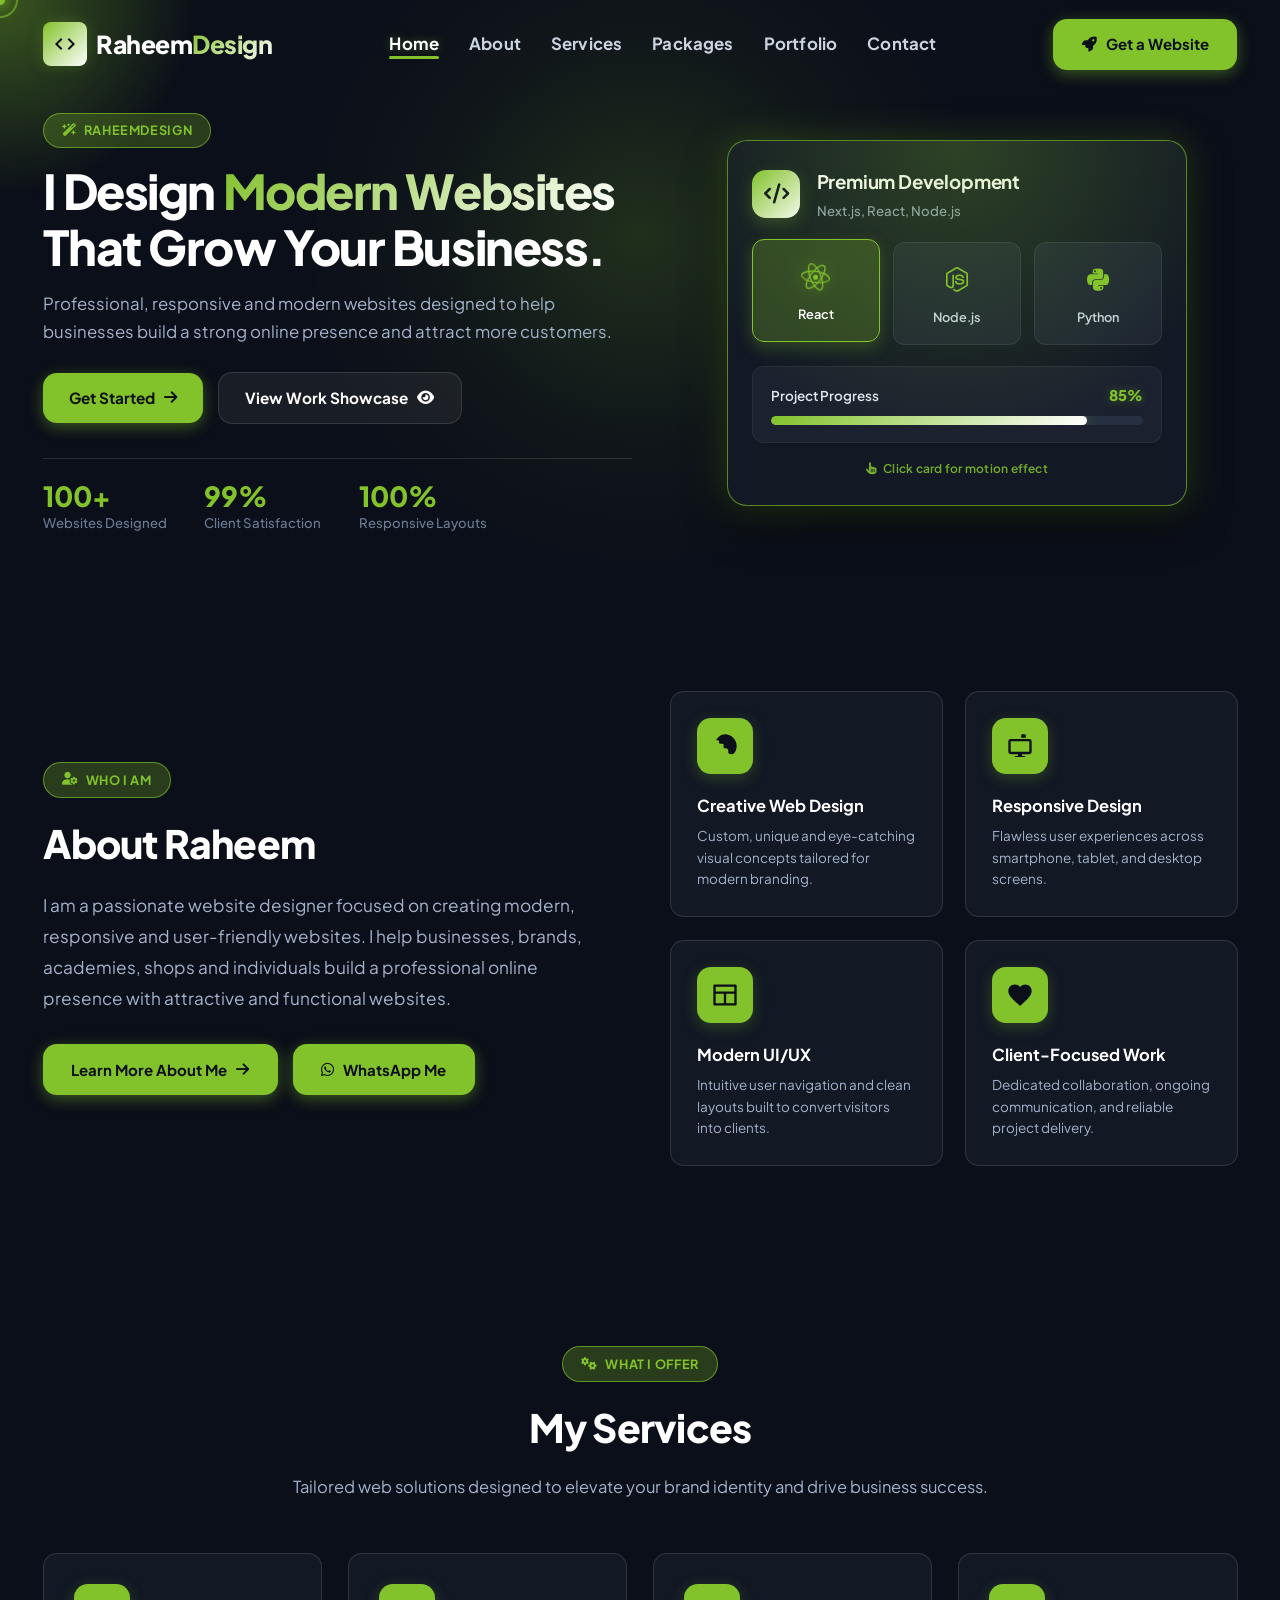
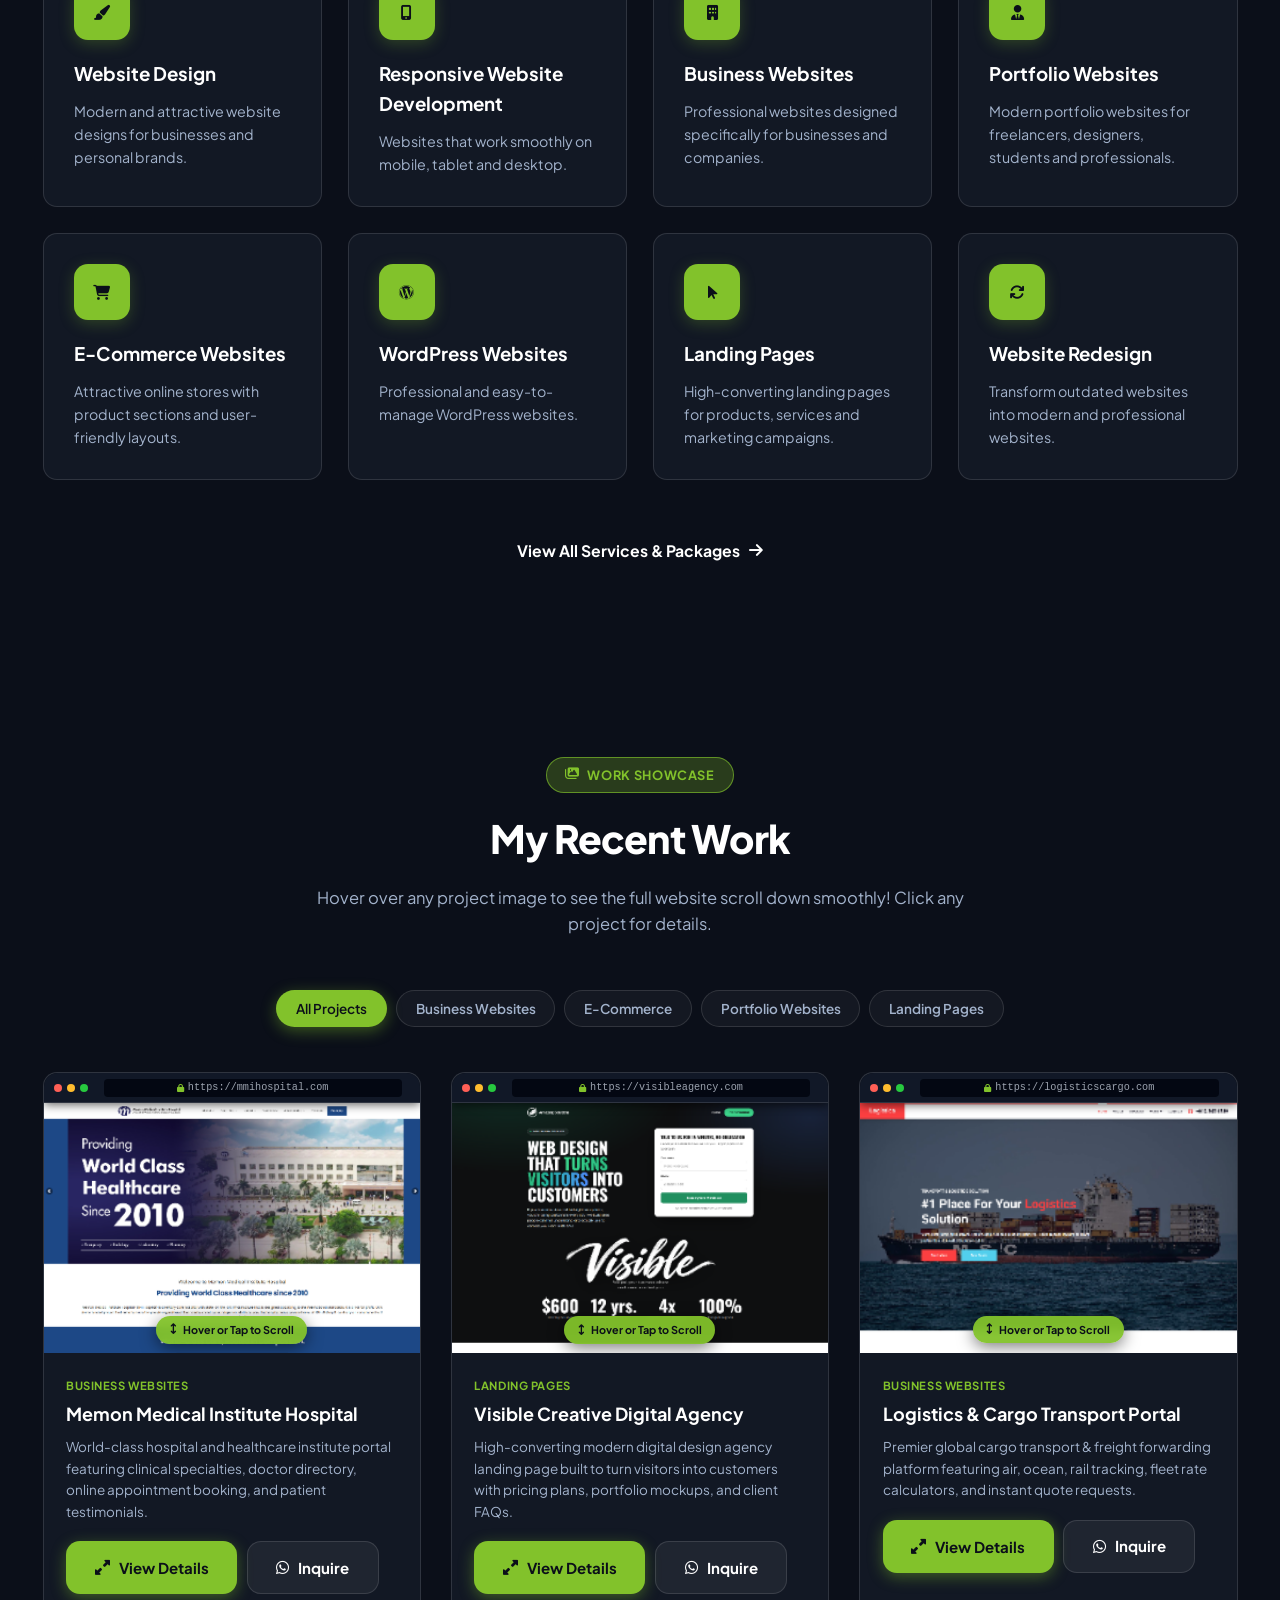
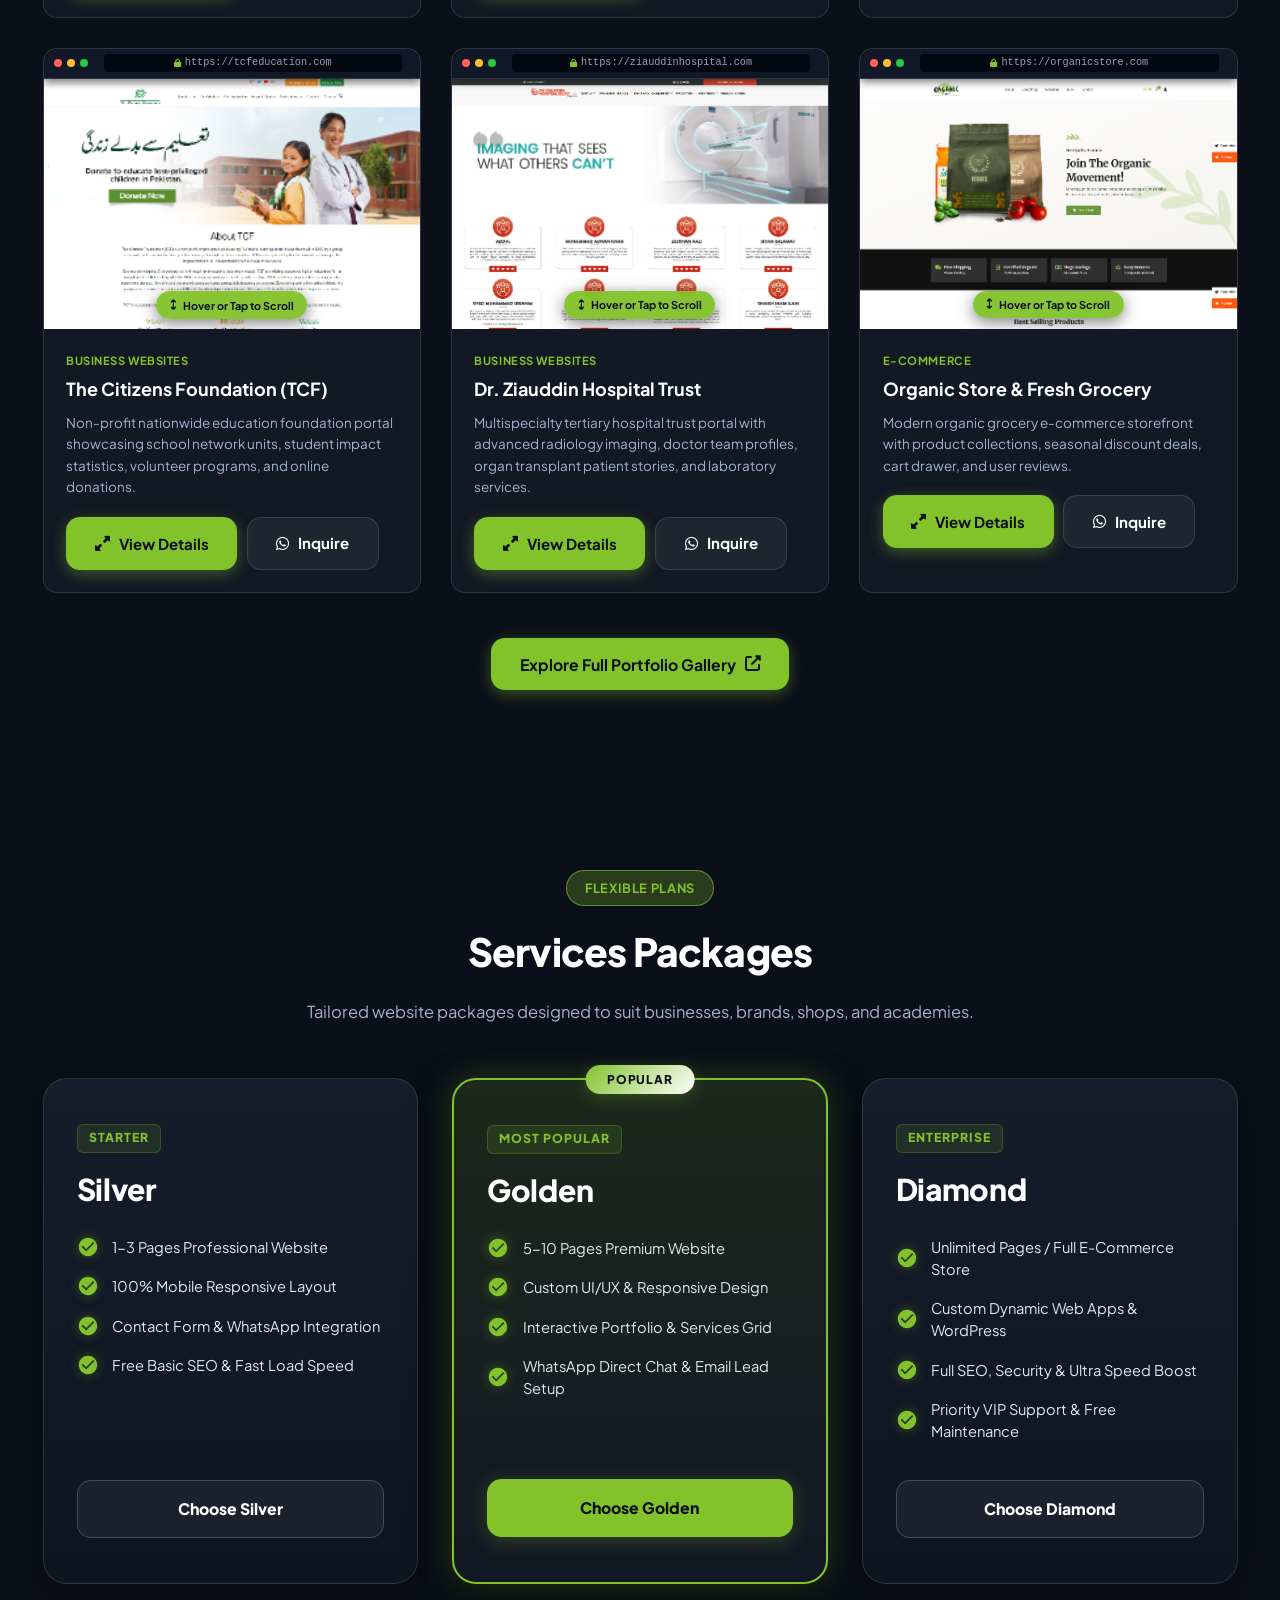
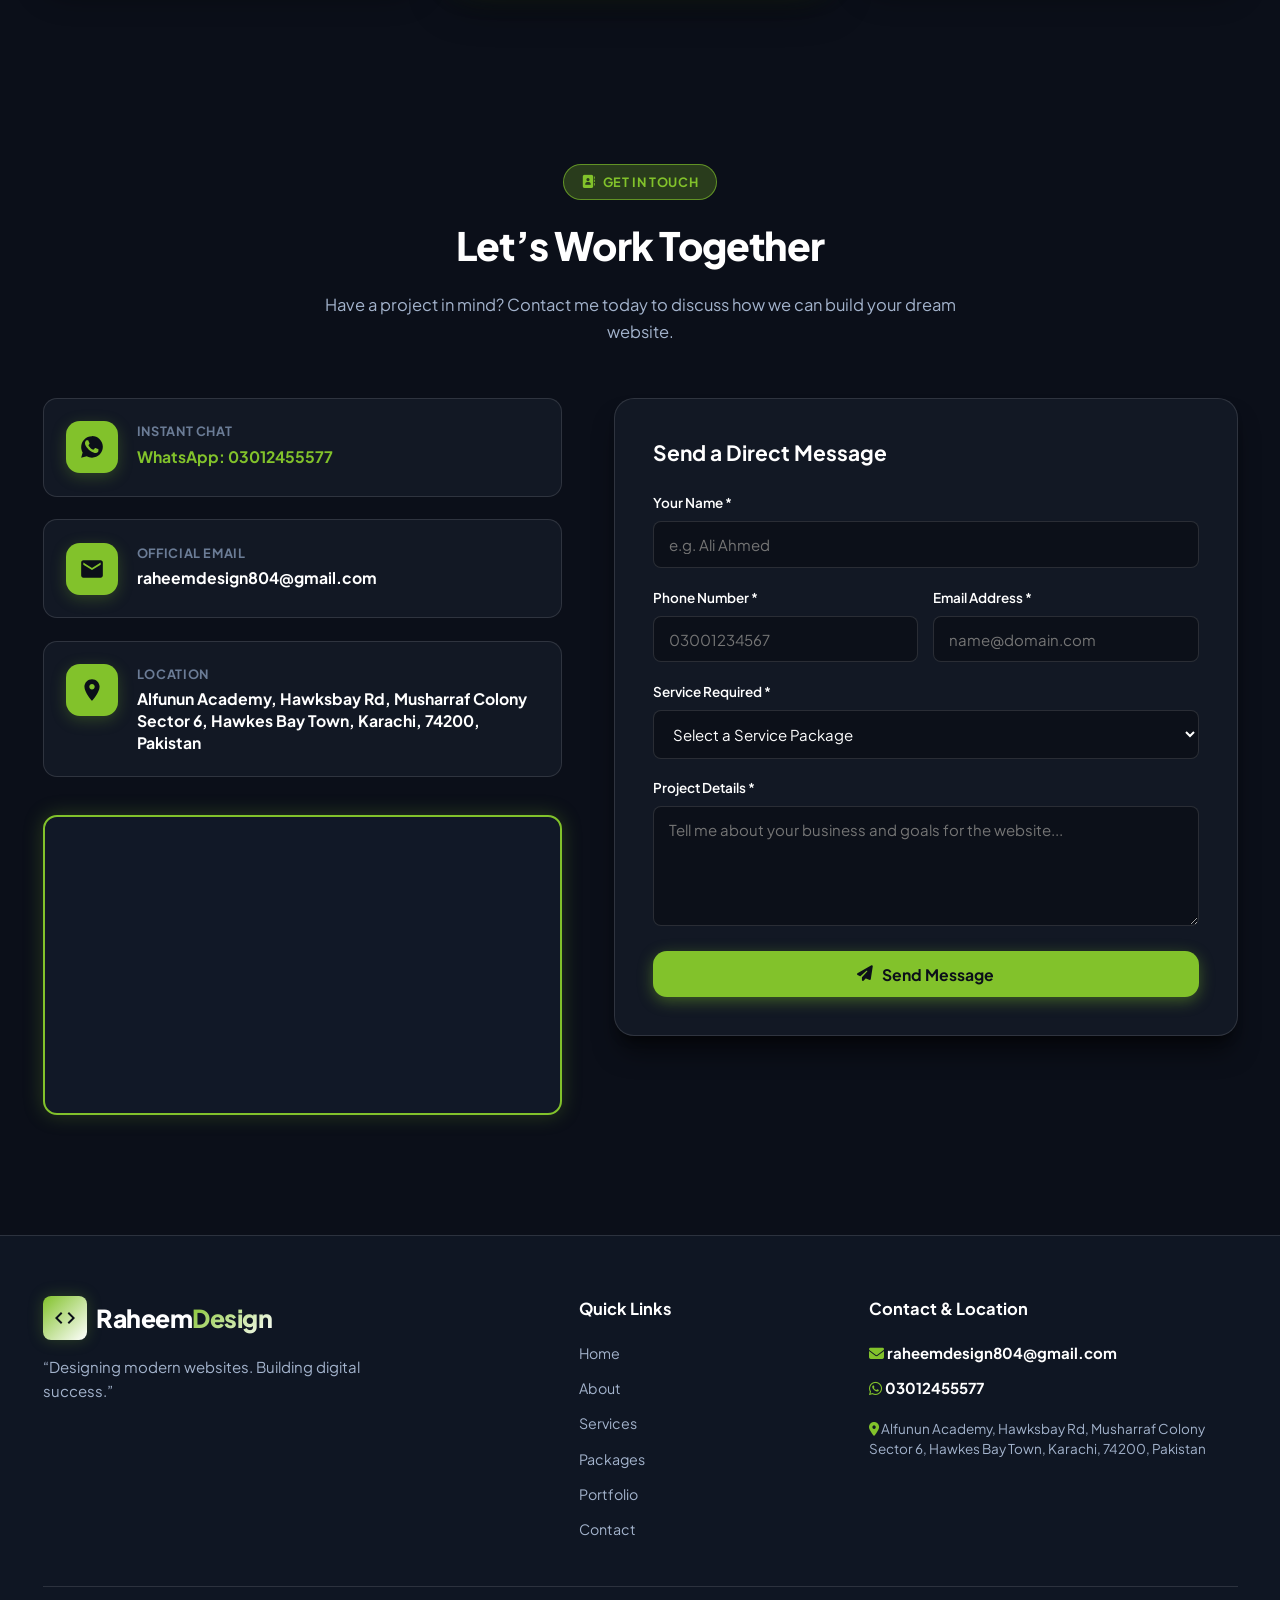
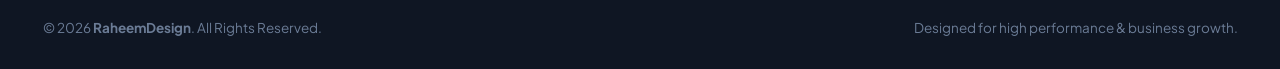
==== commit fec696c7: "Complete 100% mobile responsiveness across all pages, forms, modals & banners" ====
--- a/index.html
+++ b/index.html
@@ -1001,7 +1001,6 @@
   box-shadow: 0 8px 30px var(--accent-glow);
   transform: translateY(-2px);
 }
-}
 
 /* Portfolio Section */
 .portfolio-filters {
@@ -1867,6 +1866,78 @@
   .section-subtitle {
     font-size: 0.95rem;
   }
+  /* About Section on Mobile */
+  .about-grid {
+    grid-template-columns: 1fr;
+    gap: 2rem;
+  }
+  .about-features {
+    grid-template-columns: 1fr;
+    gap: 1rem;
+  }
+  .about-card {
+    padding: 1.25rem;
+  }
+  .about-text {
+    font-size: 1rem;
+    line-height: 1.6;
+    margin-bottom: 1.5rem;
+  }
+
+  /* Services Grid on Mobile */
+  .services-grid {
+    grid-template-columns: 1fr;
+    gap: 1.25rem;
+  }
+  .service-card {
+    padding: 1.5rem 1.25rem;
+  }
+
+  /* Contact & Form on Mobile */
+  .contact-grid {
+    grid-template-columns: 1fr;
+    gap: 2rem;
+  }
+  .contact-form-container {
+    padding: 1.5rem 1.25rem;
+  }
+  .contact-info-card {
+    padding: 1.25rem;
+  }
+  .map-container {
+    height: 220px;
+  }
+
+  /* Portfolio Filters on Mobile */
+  .portfolio-filters {
+    gap: 0.4rem;
+    margin-bottom: 1.75rem;
+  }
+  .filter-btn {
+    padding: 0.45rem 0.9rem;
+    font-size: 0.8rem;
+  }
+
+  /* Lightbox Modal on Mobile */
+  .modal {
+    padding: 0.75rem;
+  }
+  .modal-content {
+    padding: 1.25rem;
+    max-height: 85vh;
+  }
+
+  /* Banner on Multi-Pages on Mobile */
+  .page-banner {
+    padding: 6.5rem 1rem 2.5rem;
+  }
+  .page-banner-title {
+    font-size: 2rem;
+  }
+  .page-banner-desc {
+    font-size: 0.95rem;
+  }
+
   .footer-grid {
     grid-template-columns: 1fr;
     gap: 2rem;
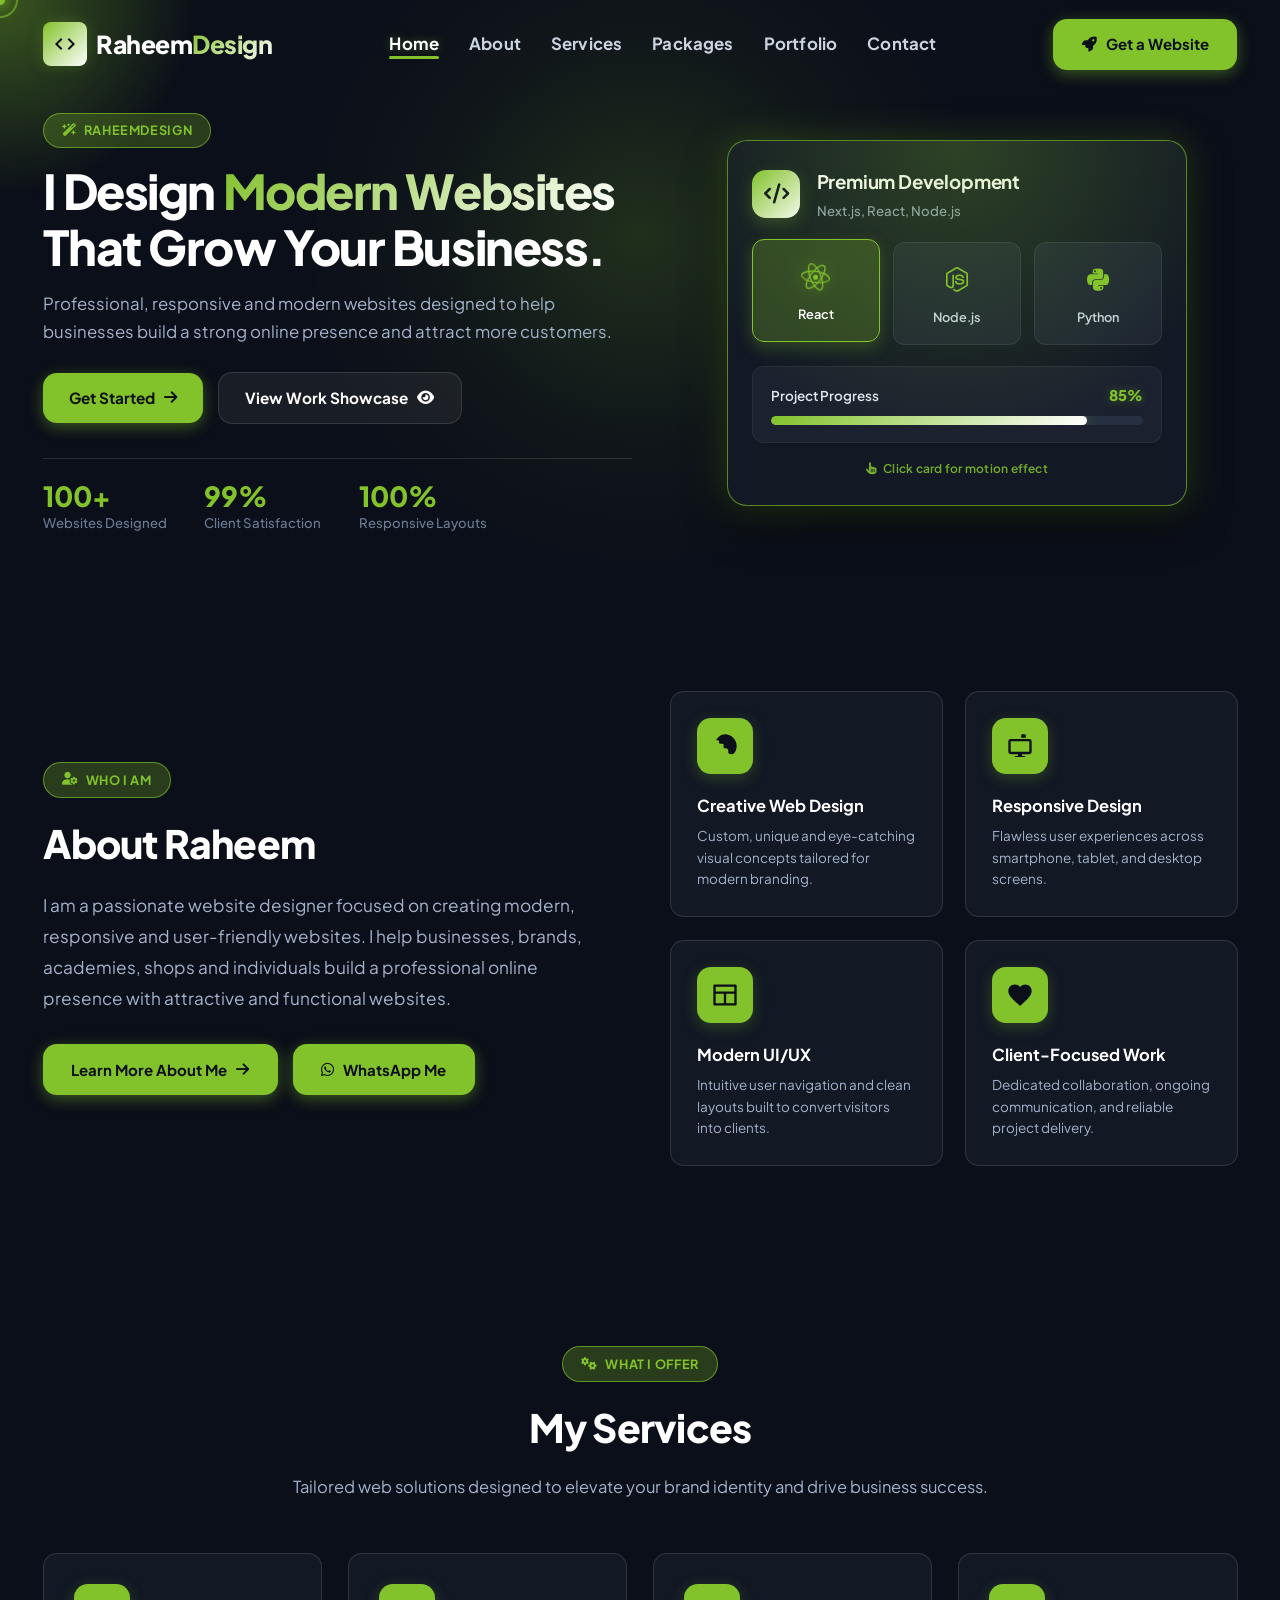
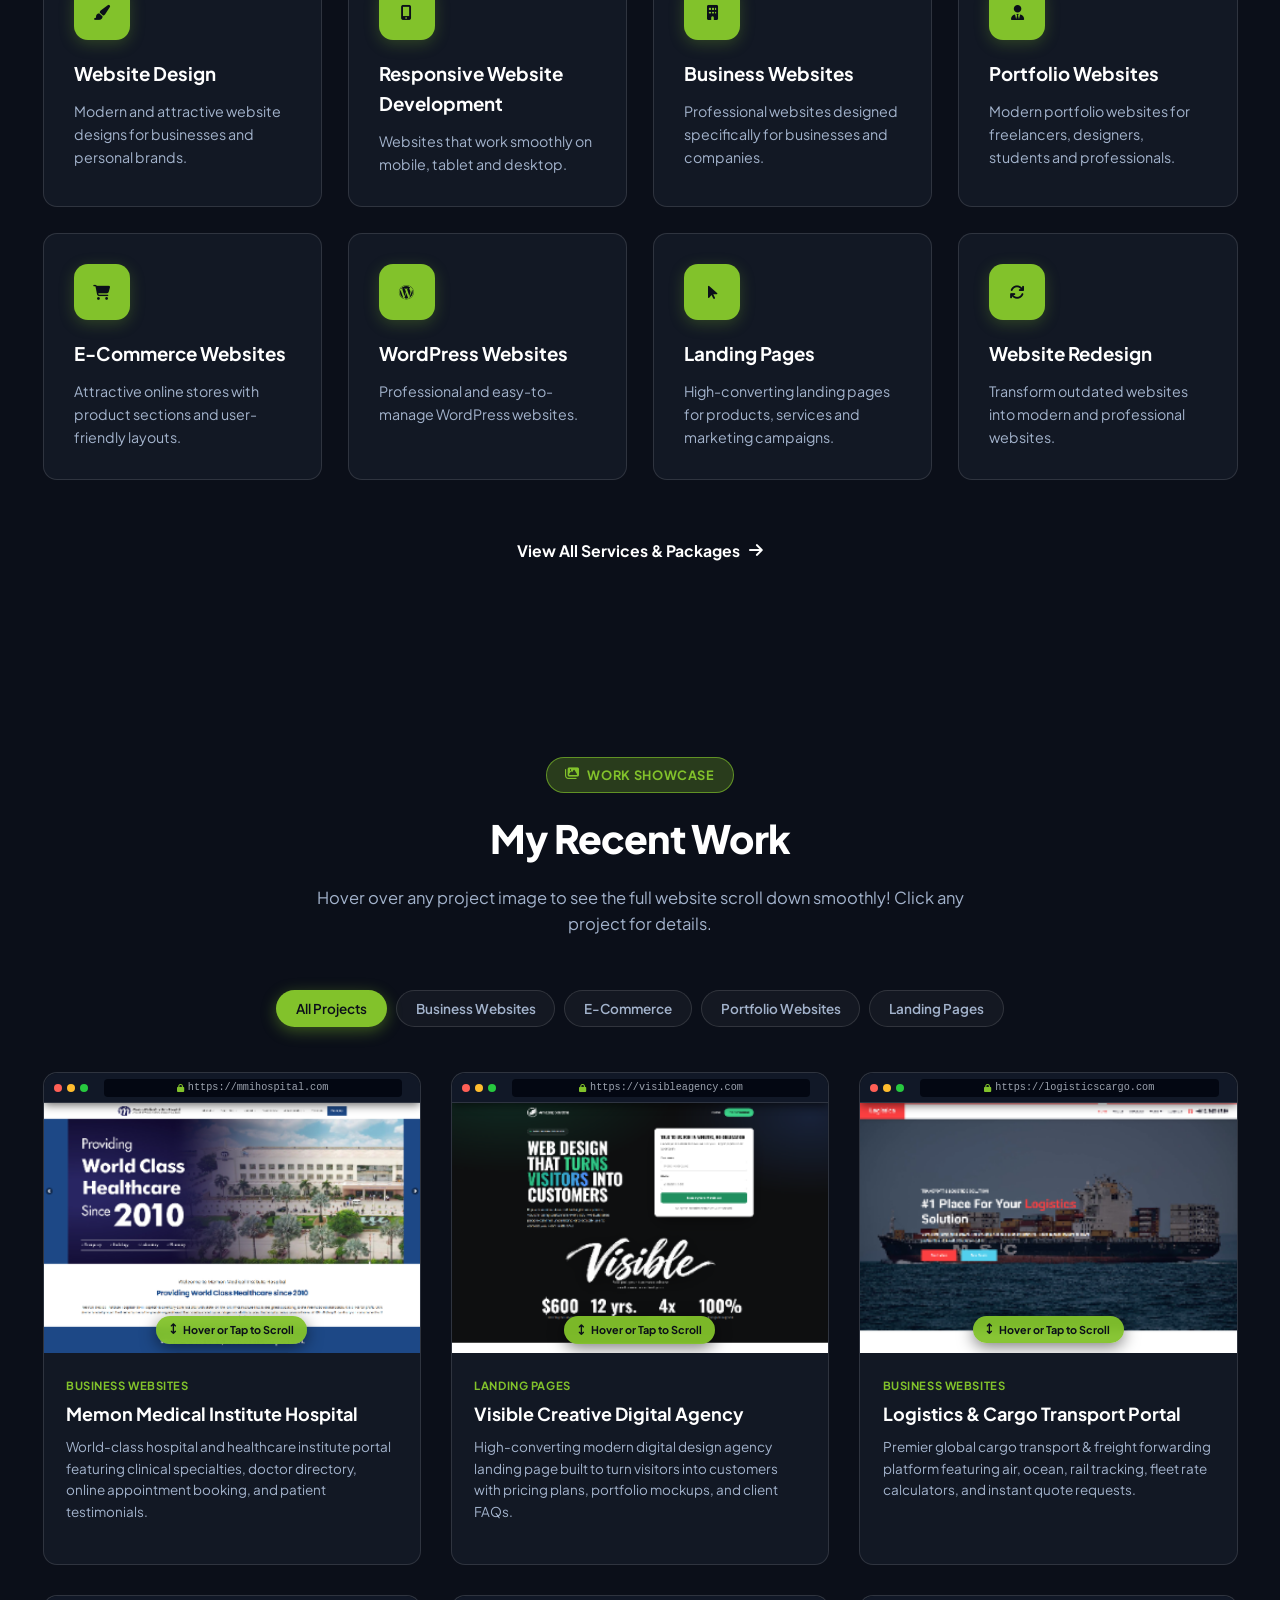
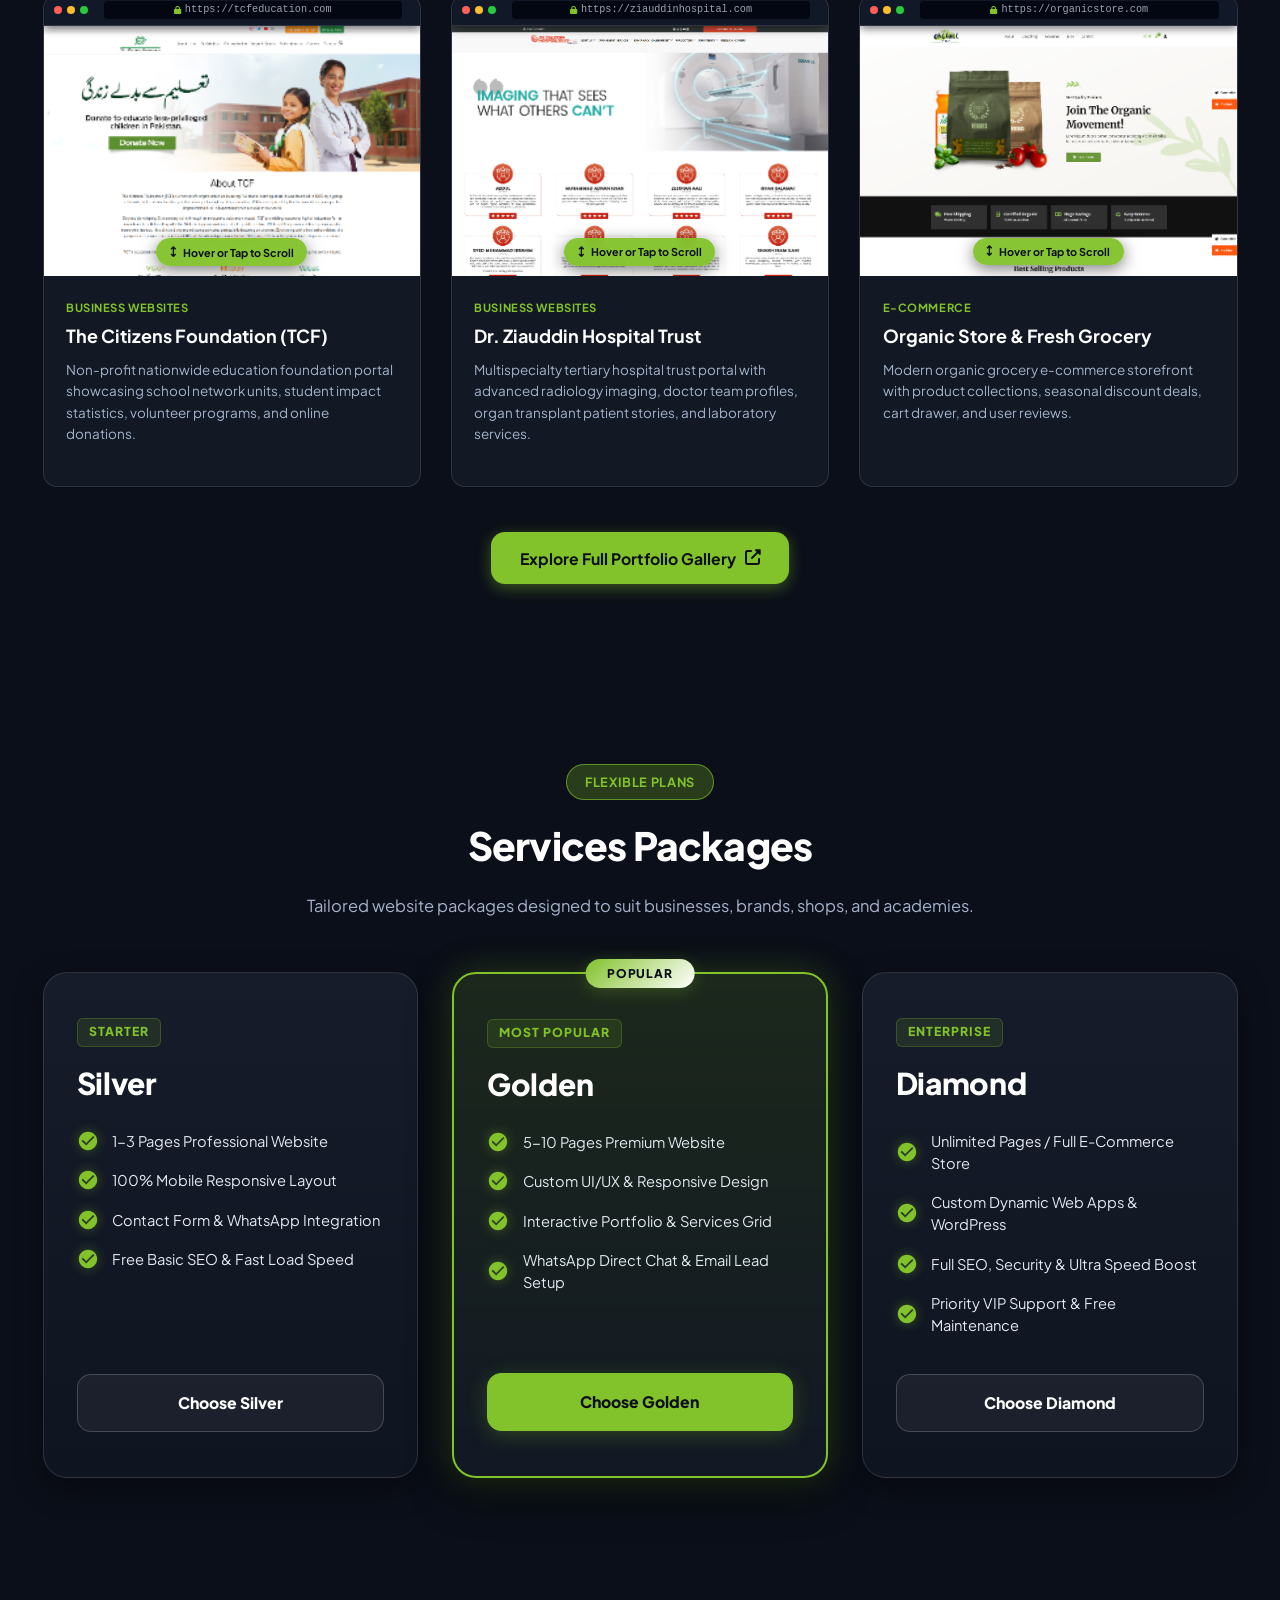
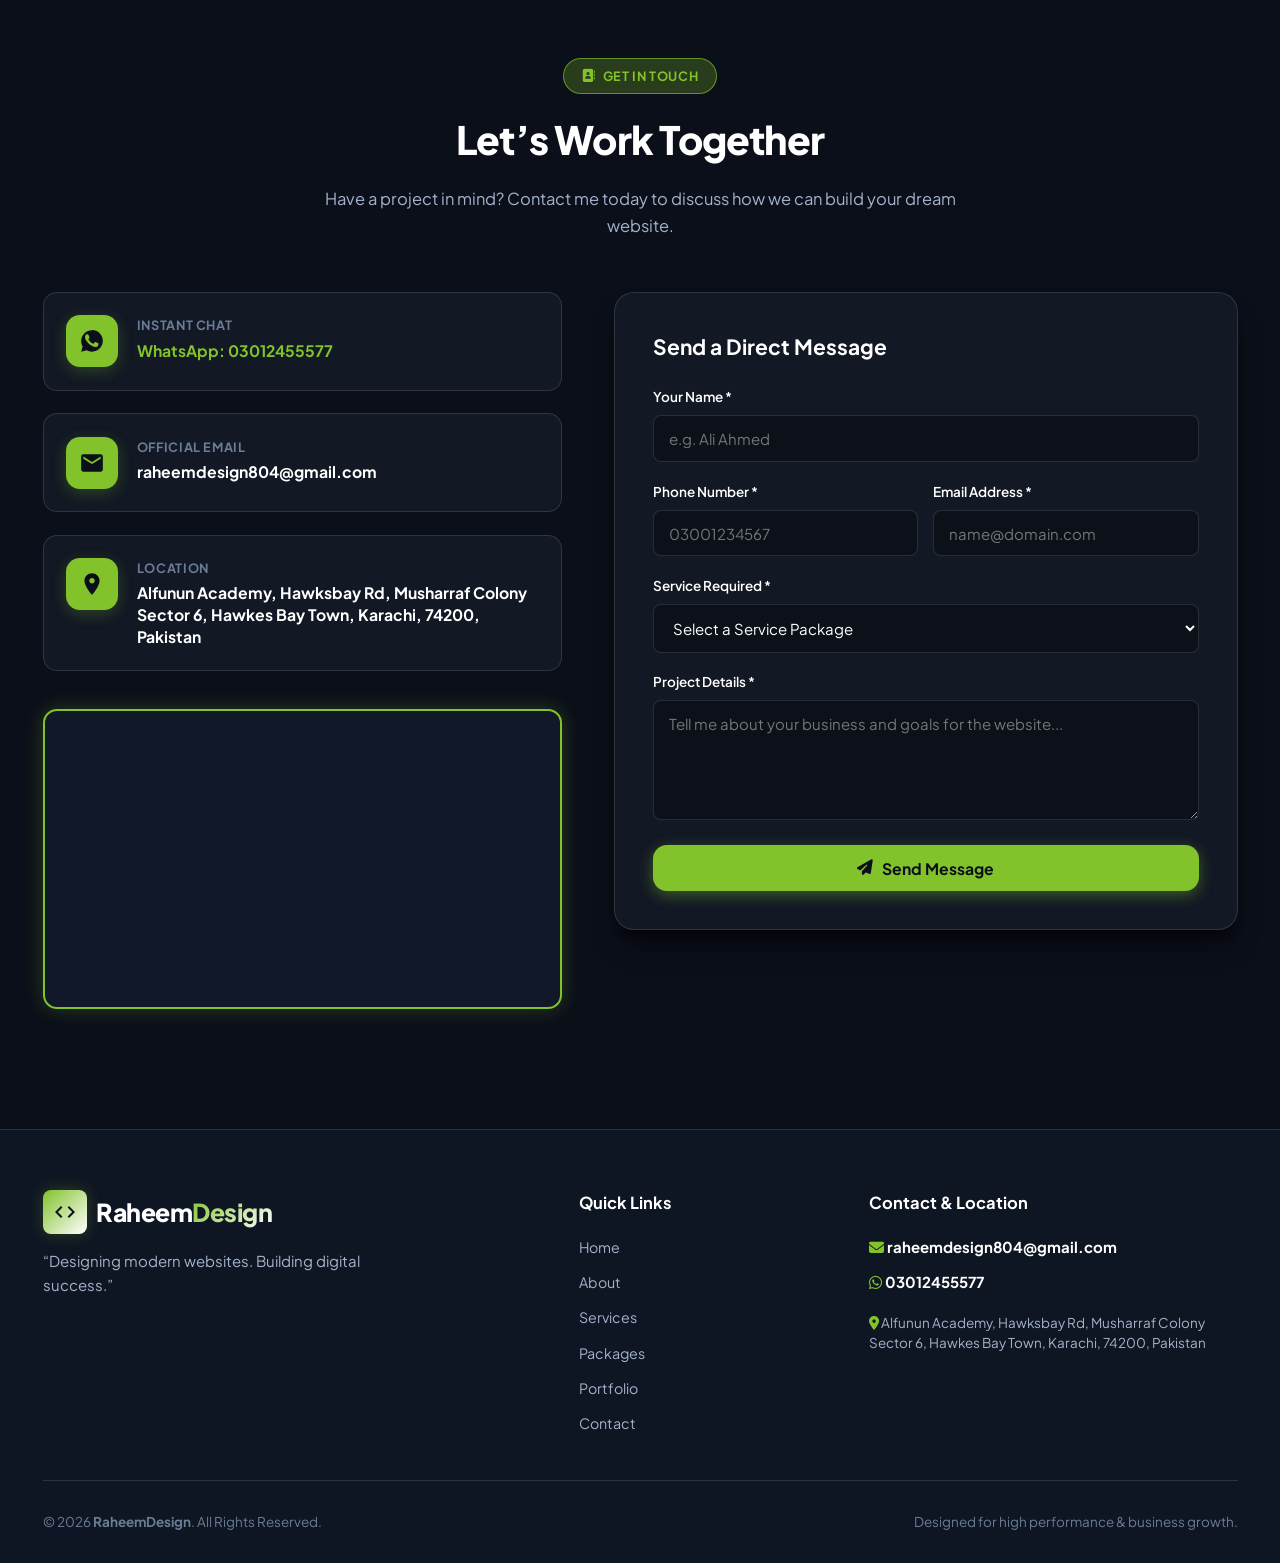
==== commit 3acb6c56: "Update index.html - remove portfolio buttons" ====
--- a/index.html
+++ b/index.html
@@ -3390,14 +3390,7 @@
         <div class="portfolio-category">${p.category}</div>
         <h3 class="portfolio-title">${p.title}</h3>
         <p class="portfolio-desc">${p.desc}</p>
-        <div style="display: flex; gap: 0.65rem; margin-top: 1.15rem; flex-wrap: wrap;">
-          <button class="btn btn-primary btn-sm" onclick="openProjectModalByObj(${p.id})">
-            <i class="fa-solid fa-up-right-and-down-left-from-center"></i> View Details
-          </button>
-          <a href="https://wa.me/923012455577?text=Hi%20Raheem,%20I%20want%20to%20order%20a%20website%20like%20${encodeURIComponent(p.title)}" target="_blank" class="btn btn-secondary btn-sm">
-            <i class="fa-brands fa-whatsapp"></i> Inquire
-          </a>
-        </div>
+
       </div>
     </div>
   `).join('');
